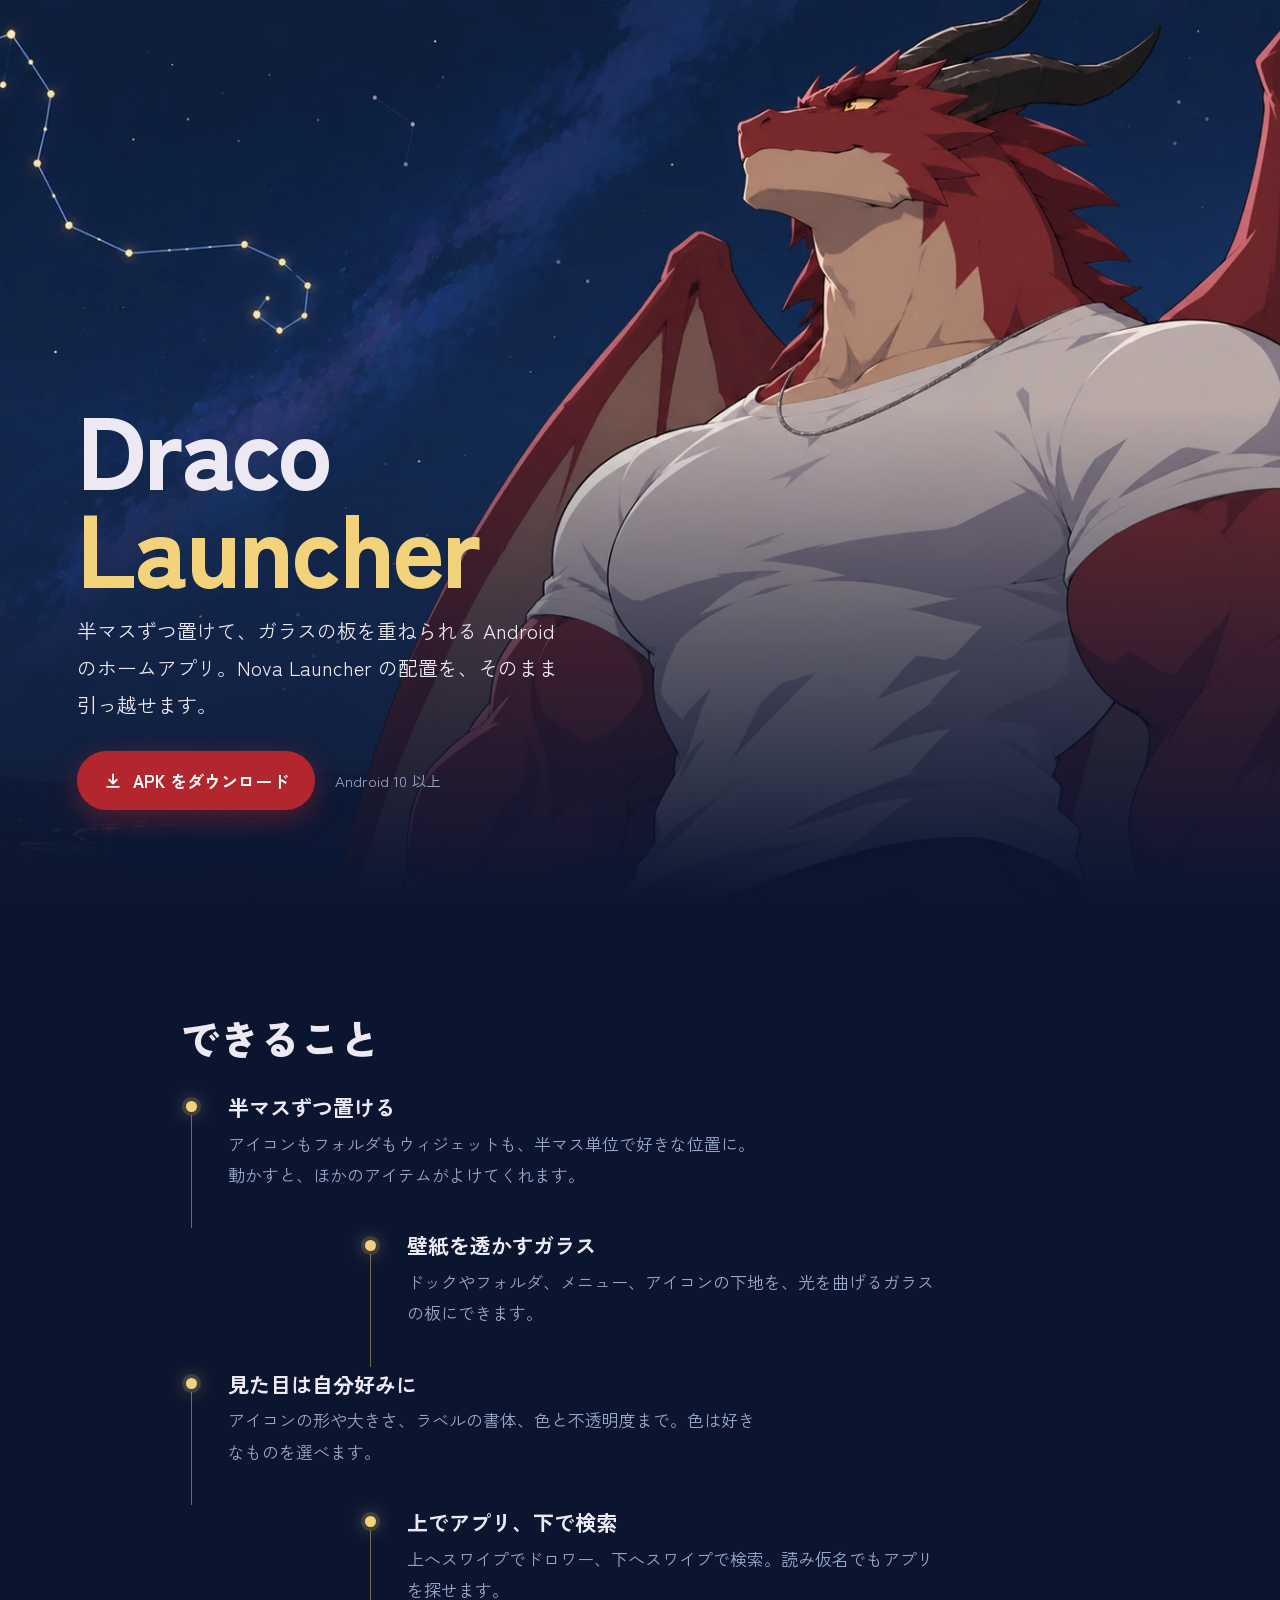
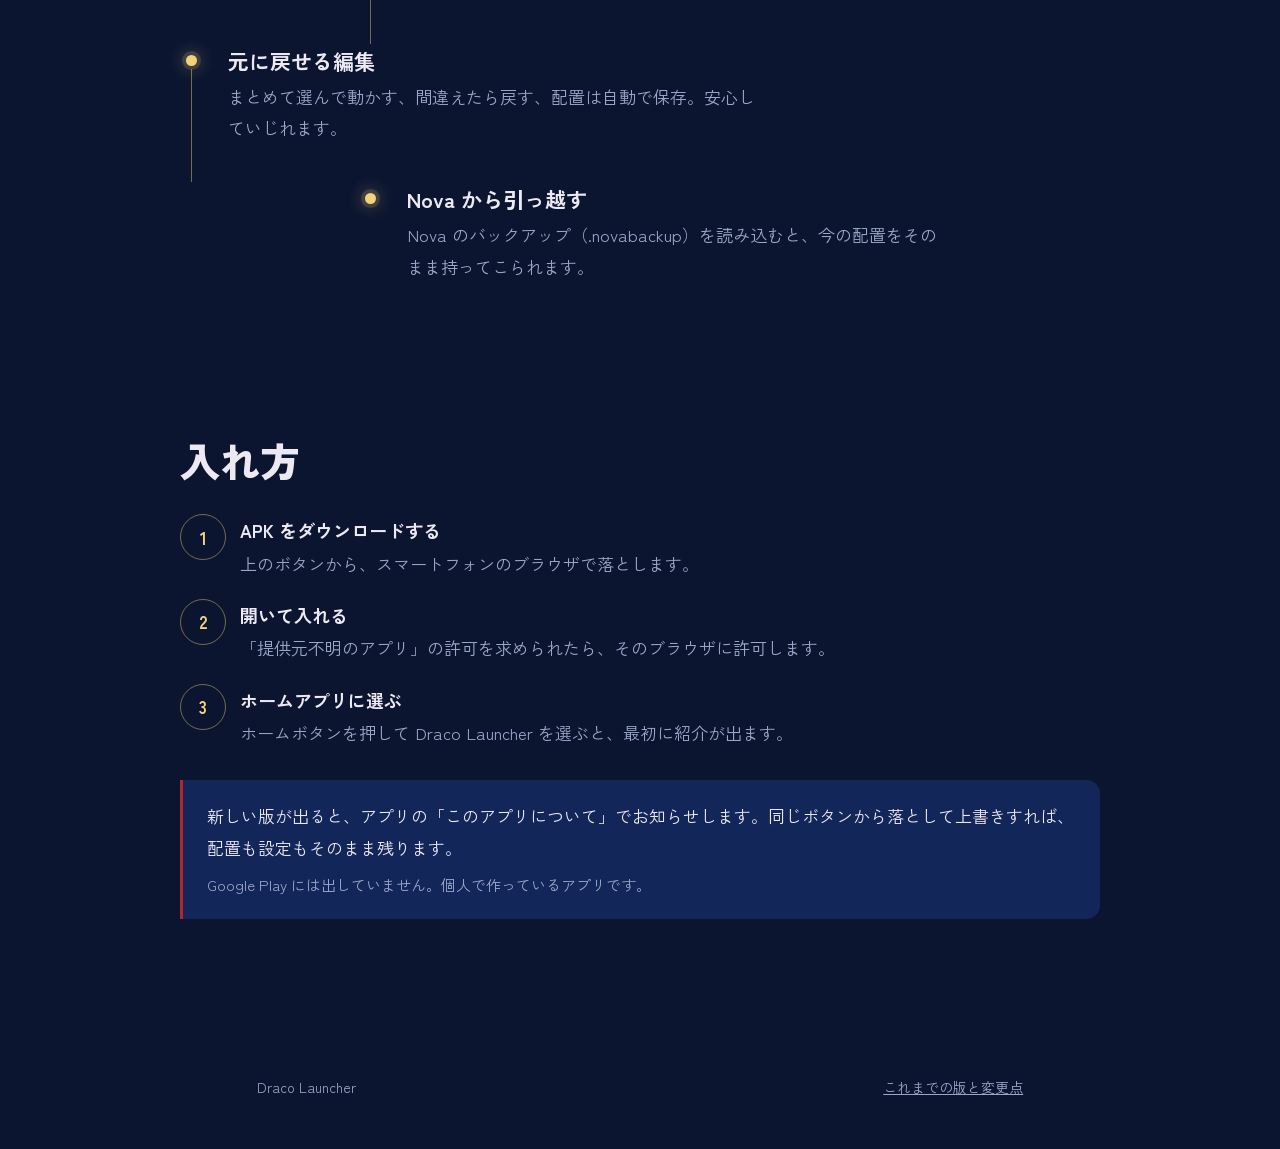
==== index.html @ 8fc8bed6 "紹介のページを作る Co-Authored-By: Claude Opus 5.5 <noreply@anthropic.com>" ====
<!doctype html>
<html lang="ja">
<head>
<meta charset="utf-8">
<meta name="viewport" content="width=device-width, initial-scale=1">
<title>Draco Launcher</title>
<meta name="description" content="半マスずつ置けて、ガラスの板を重ねられる Android のホームアプリ。Nova Launcher の配置をそのまま引っ越せます。">
<meta property="og:title" content="Draco Launcher">
<meta property="og:description" content="半マスずつ置けて、ガラスの板を重ねられる Android のホームアプリ。">
<meta property="og:image" content="assets/keyvisual.webp">
<link rel="preconnect" href="https://fonts.googleapis.com">
<link rel="preconnect" href="https://fonts.gstatic.com" crossorigin>
<link href="https://fonts.googleapis.com/css2?family=Zen+Kaku+Gothic+New:wght@400;500;700;900&display=swap" rel="stylesheet">
<style>
  :root {
    --night: #0b1530;
    --sky: #13265a;
    --star: #f2d27a;
    --scale: #b3262e;
    --cloud: #ece9f2;
    --mist: #9aa6c8;
    --line: rgba(242, 210, 122, 0.45);
  }
  * { box-sizing: border-box; margin: 0; }
  html { scroll-behavior: smooth; }
  @media (prefers-reduced-motion: reduce) { html { scroll-behavior: auto; } }
  body {
    background: var(--night);
    color: var(--cloud);
    font-family: "Zen Kaku Gothic New", system-ui, sans-serif;
    font-size: 17px;
    line-height: 1.85;
    -webkit-font-smoothing: antialiased;
  }
  a { color: var(--star); }
  a:focus-visible, button:focus-visible { outline: 2px solid var(--star); outline-offset: 3px; border-radius: 6px; }

  /* 表紙: 絵の左下（山と街の灯り）の暗い所に名前を置く */
  .hero {
    position: relative;
    min-height: min(100svh, 62vw + 120px);
    display: flex;
    align-items: flex-end;
    overflow: hidden;
  }
  .hero img {
    position: absolute; inset: 0;
    width: 100%; height: 100%;
    object-fit: cover; object-position: 70% 30%;
  }
  .hero::after {
    content: ""; position: absolute; inset: 0;
    background: linear-gradient(to top, var(--night) 0%, rgba(11, 21, 48, 0.55) 28%, rgba(11, 21, 48, 0) 55%);
  }
  .hero-text {
    position: relative; z-index: 1;
    padding: 0 clamp(16px, 6vw, 88px) clamp(40px, 7vw, 96px);
    max-width: 640px;
  }
  .hero h1 {
    font-weight: 900;
    font-size: clamp(44px, 8vw, 104px);
    line-height: 0.95;
    letter-spacing: -0.02em;
  }
  .hero h1 span { display: block; color: var(--star); }
  .hero p.lead {
    margin-top: 20px;
    font-size: clamp(17px, 2vw, 20px);
    color: var(--cloud);
    max-width: 30em;
  }
  .get {
    margin-top: 28px;
    display: flex; flex-wrap: wrap; align-items: center; gap: 14px 20px;
  }
  .button {
    display: inline-flex; align-items: center; gap: 10px;
    padding: 14px 26px;
    border-radius: 999px;
    background: var(--scale);
    color: #fff;
    font-weight: 700;
    font-size: 17px;
    text-decoration: none;
    box-shadow: 0 8px 28px rgba(179, 38, 46, 0.45);
    transition: transform 0.15s ease, box-shadow 0.15s ease;
  }
  .button:hover { transform: translateY(-1px); box-shadow: 0 10px 32px rgba(179, 38, 46, 0.6); }
  .button svg { width: 20px; height: 20px; }
  .version { color: var(--mist); font-size: 15px; }

  main { padding: 0 clamp(16px, 6vw, 88px); }
  section { max-width: 920px; margin: 0 auto; padding: clamp(56px, 9vw, 112px) 0 0; }
  h2 {
    font-weight: 900;
    font-size: clamp(28px, 4vw, 40px);
    line-height: 1.3;
    margin-bottom: 28px;
  }

  /* できること: りゅう座のように星を線でつないで並べる */
  .stars { list-style: none; padding: 0; position: relative; }
  .stars li {
    position: relative;
    padding: 0 0 40px 48px;
    max-width: 34em;
  }
  .stars li:nth-child(even) { margin-left: clamp(0px, 14vw, 180px); }
  .stars li::before {
    content: ""; position: absolute; left: 6px; top: 0.55em;
    width: 11px; height: 11px; border-radius: 50%;
    background: var(--star);
    box-shadow: 0 0 0 4px rgba(242, 210, 122, 0.15), 0 0 18px rgba(242, 210, 122, 0.7);
  }
  .stars li::after {
    content: ""; position: absolute; left: 11px; top: calc(0.55em + 14px); bottom: 2px;
    width: 1px; background: var(--line);
  }
  .stars li:last-child::after { display: none; }
  .stars h3 { font-size: 21px; font-weight: 700; line-height: 1.5; }
  .stars p { color: var(--mist); margin-top: 4px; }

  /* 入れ方: 順番のある手順なので番号を付ける */
  ol.steps { padding: 0; list-style: none; counter-reset: step; display: grid; gap: 20px; }
  ol.steps li {
    counter-increment: step;
    display: grid; grid-template-columns: 44px 1fr; gap: 16px;
    align-items: start;
  }
  ol.steps li::before {
    content: counter(step);
    width: 44px; height: 44px; border-radius: 50%;
    display: grid; place-items: center;
    border: 1px solid var(--line);
    color: var(--star); font-weight: 700;
  }
  ol.steps strong { display: block; font-size: 18px; }
  ol.steps span { color: var(--mist); }

  .note {
    margin-top: 32px;
    padding: 20px 24px;
    border-left: 3px solid var(--scale);
    background: var(--sky);
    border-radius: 0 14px 14px 0;
    color: var(--cloud);
  }
  .note p + p { margin-top: 8px; }
  .note .muted { color: var(--mist); font-size: 15px; }

  footer {
    max-width: 920px; margin: clamp(64px, 10vw, 128px) auto 0;
    padding: 28px clamp(16px, 6vw, 88px) 48px;
    color: var(--mist); font-size: 14px;
    display: flex; flex-wrap: wrap; gap: 8px 24px; justify-content: space-between;
  }
  footer a { color: var(--mist); }

  @media (max-width: 640px) {
    .hero { min-height: 92svh; }
    .hero img { object-position: 78% 20%; }
    .hero::after { background: linear-gradient(to top, var(--night) 0%, rgba(11, 21, 48, 0.75) 40%, rgba(11, 21, 48, 0) 70%); }
    .stars li:nth-child(even) { margin-left: 0; }
  }
</style>
</head>
<body>

<header class="hero">
  <img src="assets/keyvisual.webp" alt="星空の下で、りゅう座を背に立つ赤い竜人" width="1672" height="941">
  <div class="hero-text">
    <h1>Draco<span>Launcher</span></h1>
    <p class="lead">半マスずつ置けて、ガラスの板を重ねられる Android のホームアプリ。Nova Launcher の配置を、そのまま引っ越せます。</p>
    <div class="get">
      <a class="button" href="https://github.com/watanuki-azuma/draco-launcher/releases/latest/download/draco-launcher.apk">
        <svg viewBox="0 0 24 24" fill="none" stroke="currentColor" stroke-width="2.2" stroke-linecap="round" stroke-linejoin="round" aria-hidden="true"><path d="M12 4v11m0 0-4.5-4.5M12 15l4.5-4.5M5 19h14"/></svg>
        APK をダウンロード
      </a>
      <span class="version" id="version">Android 10 以上</span>
    </div>
  </div>
</header>

<main>
  <section aria-labelledby="features">
    <h2 id="features">できること</h2>
    <ul class="stars">
      <li><h3>半マスずつ置ける</h3><p>アイコンもフォルダもウィジェットも、半マス単位で好きな位置に。動かすと、ほかのアイテムがよけてくれます。</p></li>
      <li><h3>壁紙を透かすガラス</h3><p>ドックやフォルダ、メニュー、アイコンの下地を、光を曲げるガラスの板にできます。</p></li>
      <li><h3>見た目は自分好みに</h3><p>アイコンの形や大きさ、ラベルの書体、色と不透明度まで。色は好きなものを選べます。</p></li>
      <li><h3>上でアプリ、下で検索</h3><p>上へスワイプでドロワー、下へスワイプで検索。読み仮名でもアプリを探せます。</p></li>
      <li><h3>元に戻せる編集</h3><p>まとめて選んで動かす、間違えたら戻す、配置は自動で保存。安心していじれます。</p></li>
      <li><h3>Nova から引っ越す</h3><p>Nova のバックアップ（.novabackup）を読み込むと、今の配置をそのまま持ってこられます。</p></li>
    </ul>
  </section>

  <section aria-labelledby="install">
    <h2 id="install">入れ方</h2>
    <ol class="steps">
      <li><div><strong>APK をダウンロードする</strong><span>上のボタンから、スマートフォンのブラウザで落とします。</span></div></li>
      <li><div><strong>開いて入れる</strong><span>「提供元不明のアプリ」の許可を求められたら、そのブラウザに許可します。</span></div></li>
      <li><div><strong>ホームアプリに選ぶ</strong><span>ホームボタンを押して Draco Launcher を選ぶと、最初に紹介が出ます。</span></div></li>
    </ol>
    <div class="note">
      <p>新しい版が出ると、アプリの「このアプリについて」でお知らせします。同じボタンから落として上書きすれば、配置も設定もそのまま残ります。</p>
      <p class="muted">Google Play には出していません。個人で作っているアプリです。</p>
    </div>
  </section>
</main>

<footer>
  <span>Draco Launcher</span>
  <a href="https://github.com/watanuki-azuma/draco-launcher/releases">これまでの版と変更点</a>
</footer>

<script>
  // 最新の版の番号と日付を出す（取れなければ「Android 10 以上」のまま）
  fetch("https://api.github.com/repos/watanuki-azuma/draco-launcher/releases/latest", { headers: { Accept: "application/vnd.github+json" } })
    .then(r => r.ok ? r.json() : Promise.reject())
    .then(release => {
      const date = new Date(release.published_at).toLocaleDateString("ja-JP", { year: "numeric", month: "long", day: "numeric" });
      document.getElementById("version").textContent = `${release.tag_name}（${date}）、Android 10 以上`;
    })
    .catch(() => {});
</script>
</body>
</html>
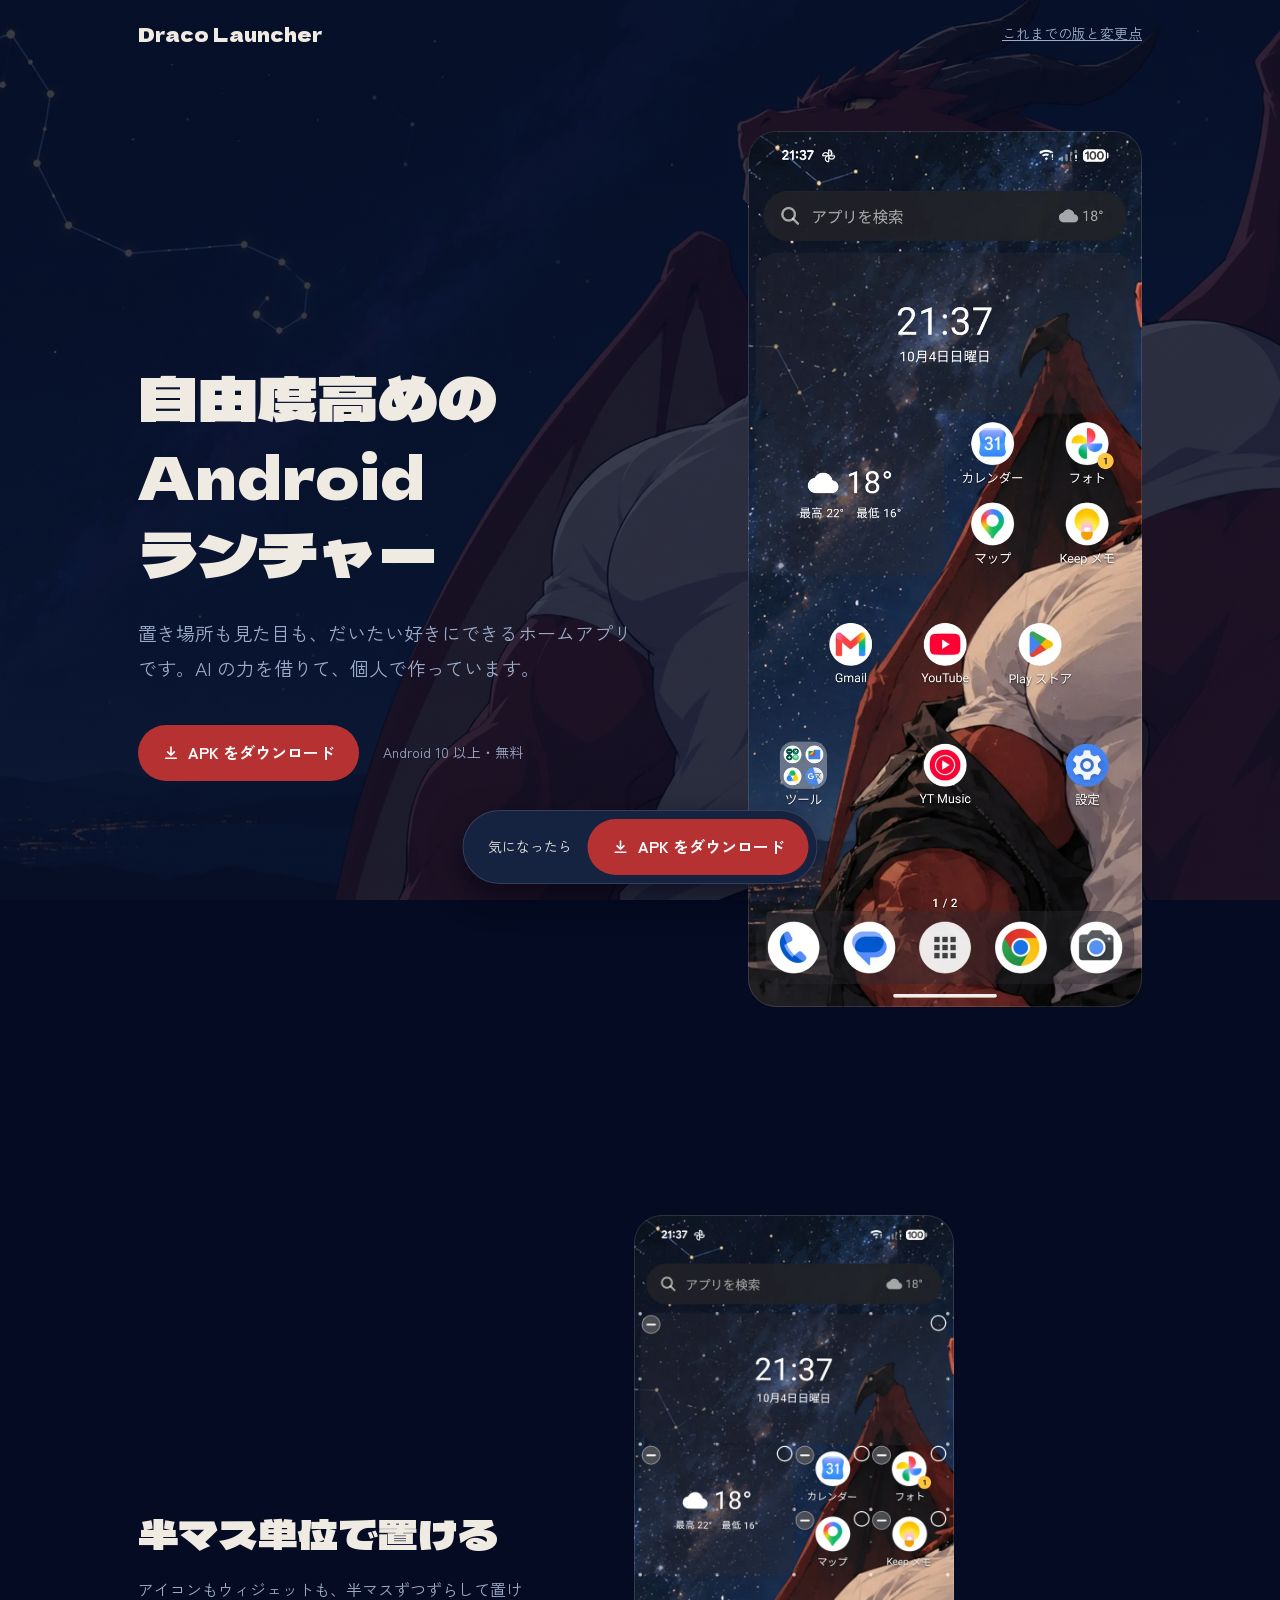
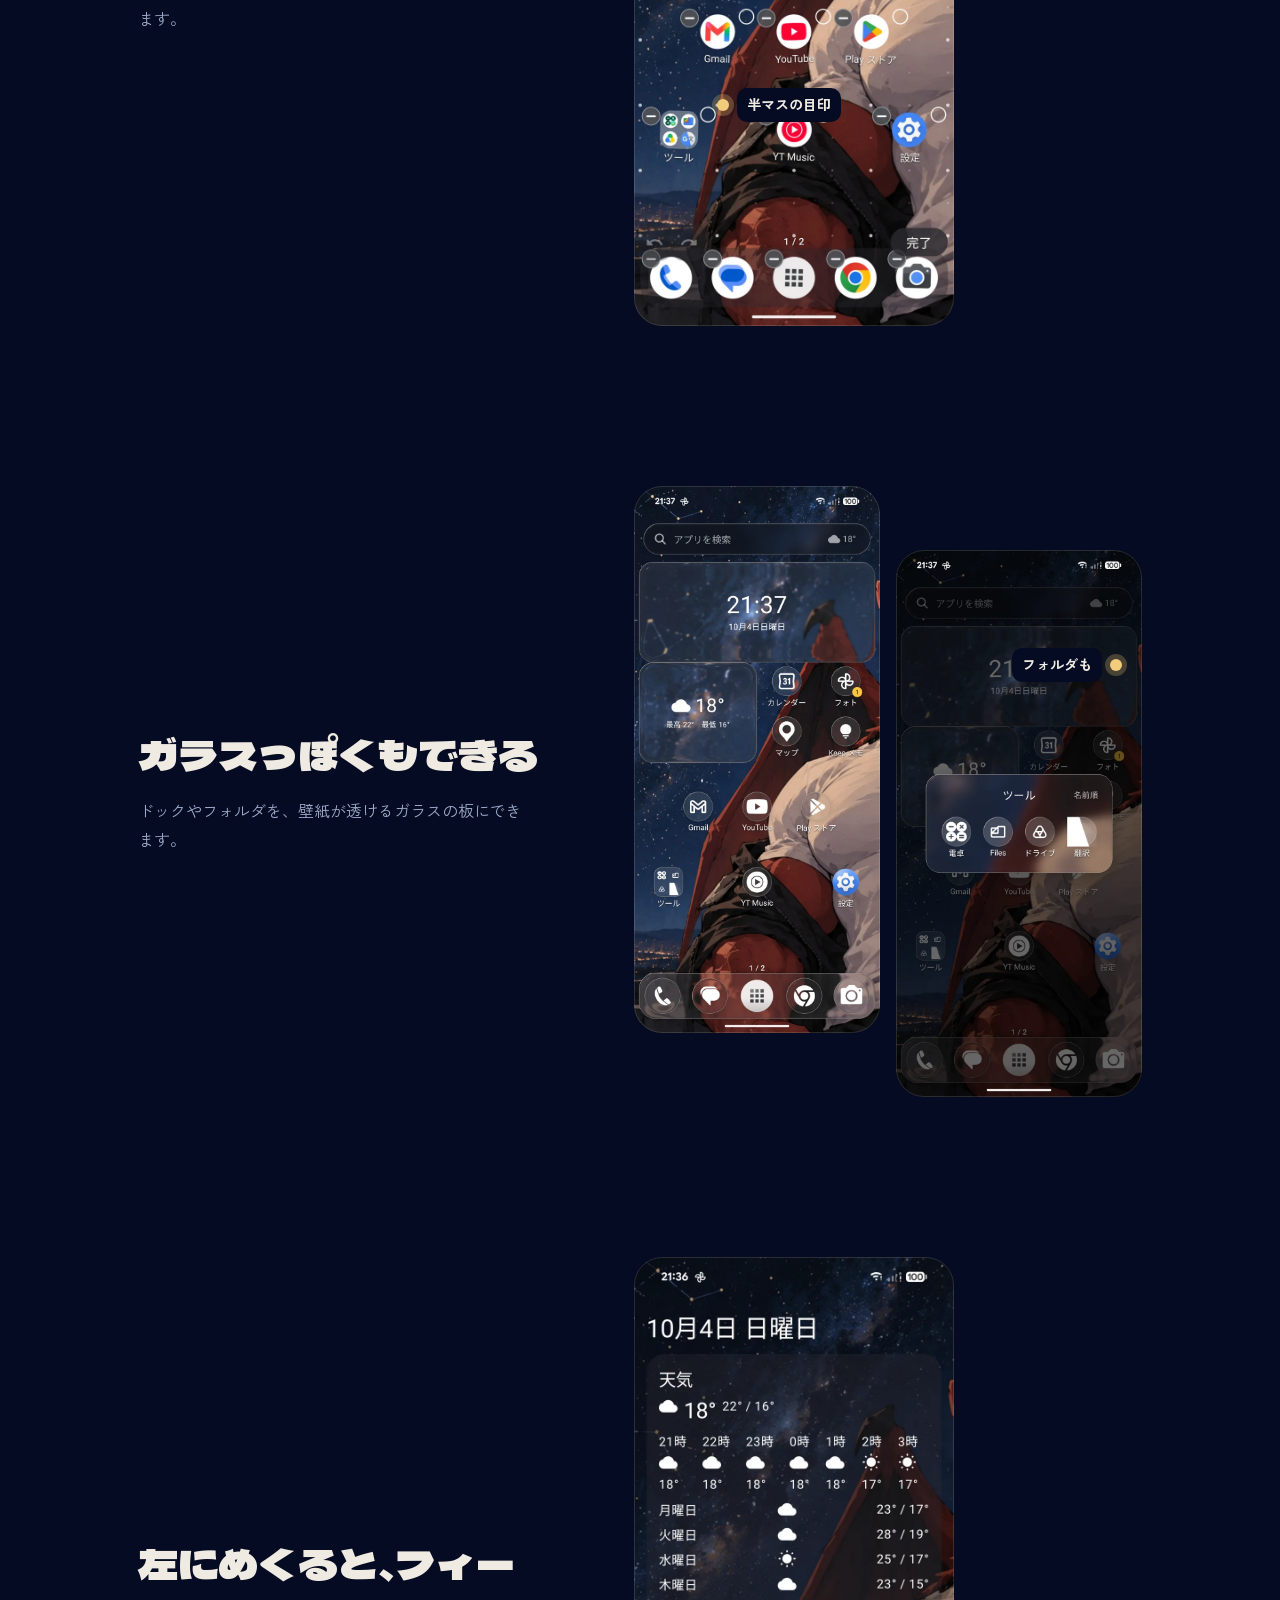
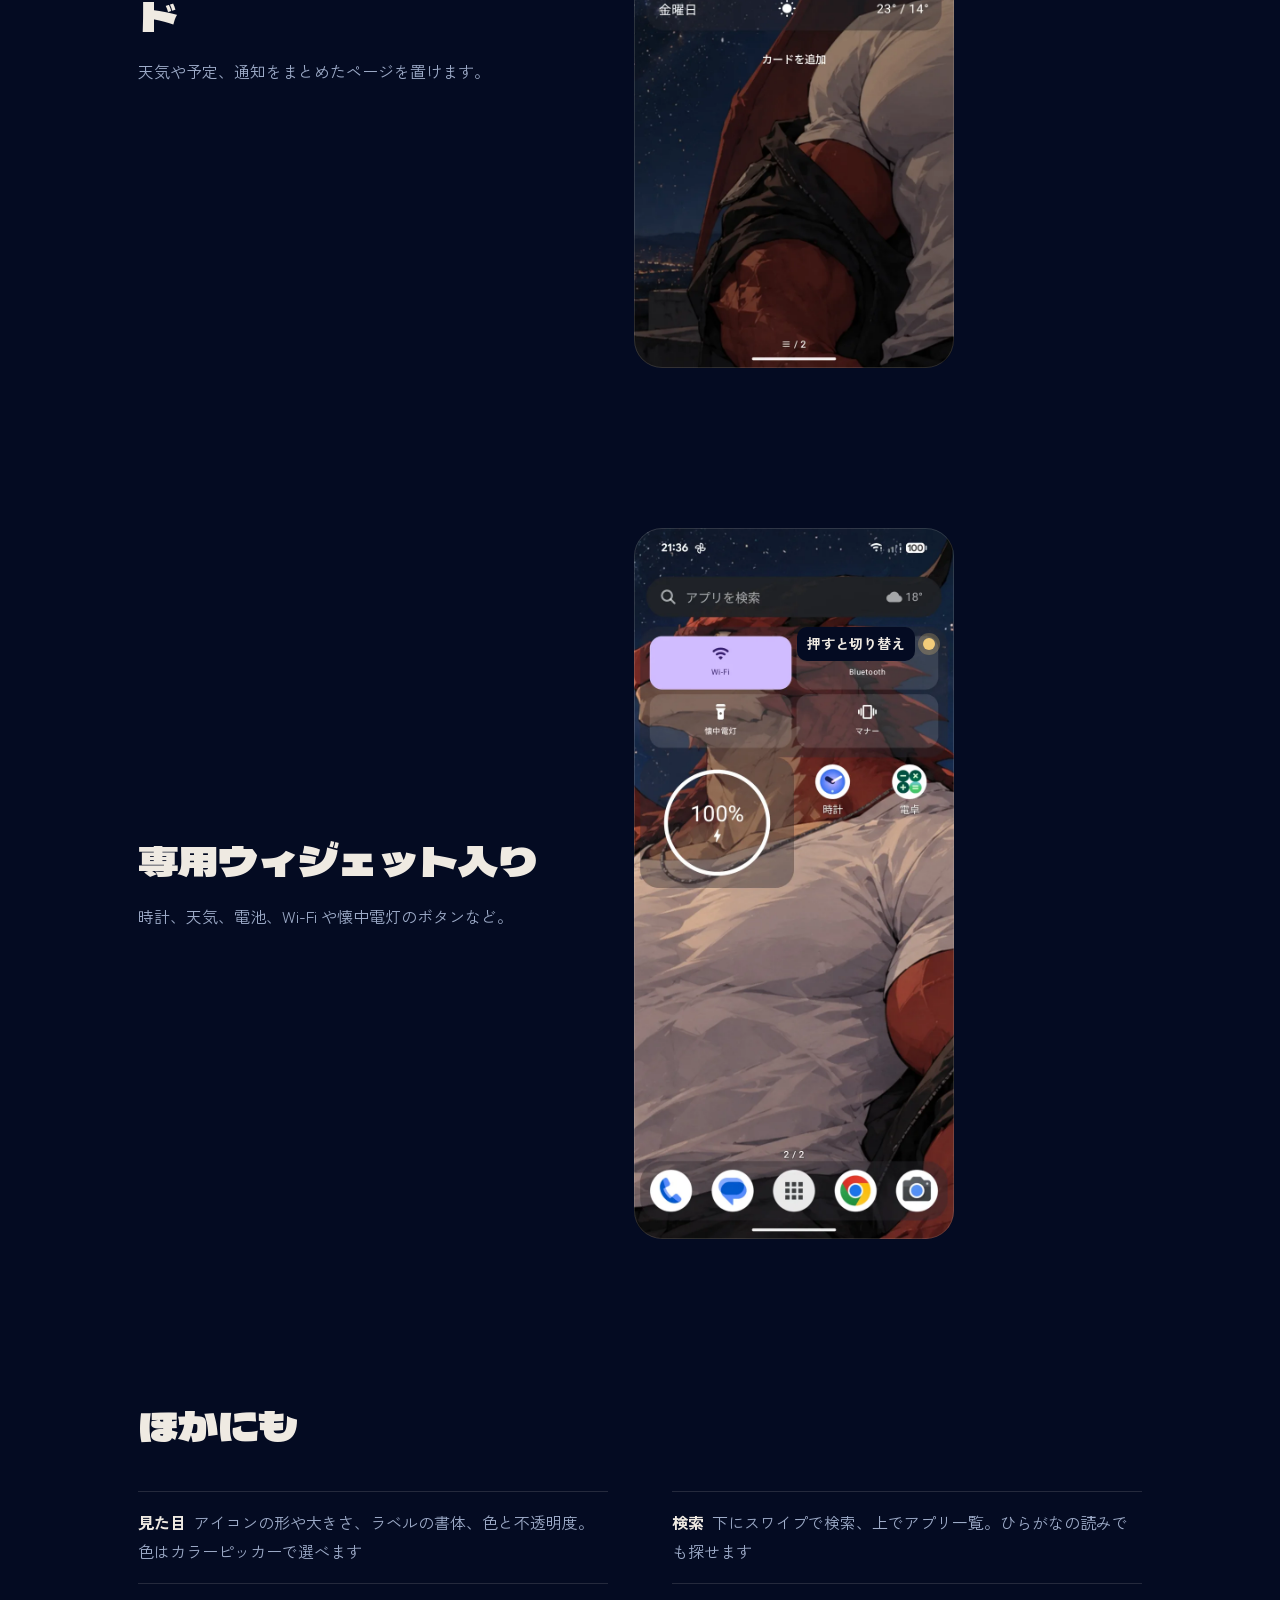
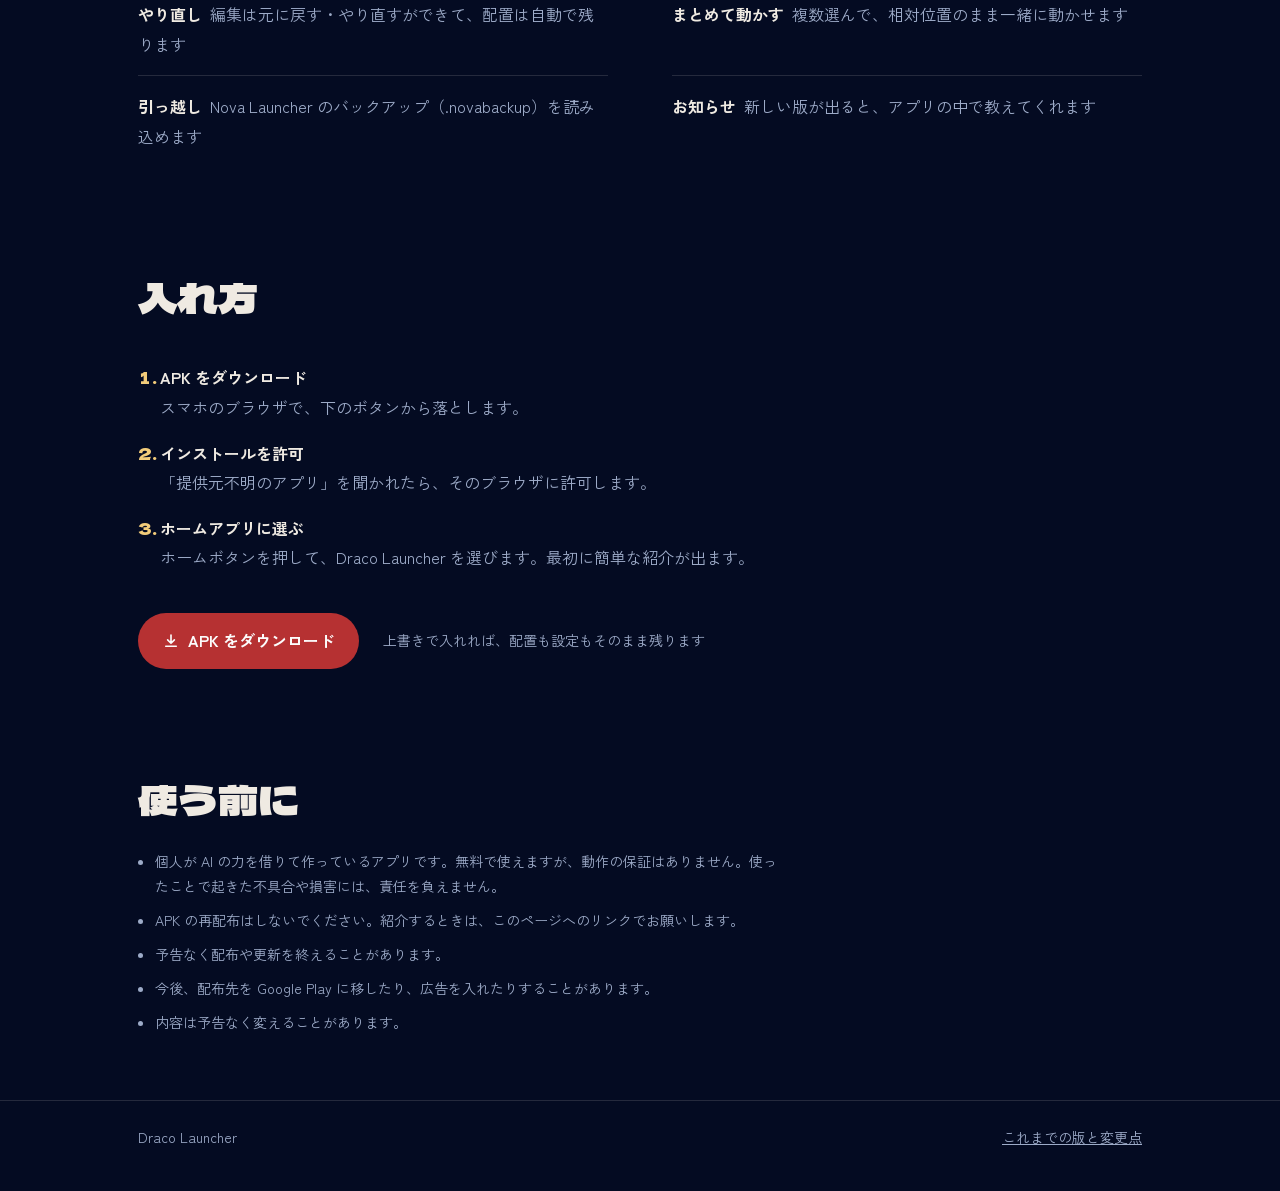
==== commit 79e0fa2c: "紹介ページを作り直す（実機のスクリーンショット、くだけた文言、使う前にの注意） Co-Authored-By: Claude Opus 5.5 <noreply@anthropic.com>" ====
--- a/index.html
+++ b/index.html
@@ -4,223 +4,287 @@
 <meta charset="utf-8">
 <meta name="viewport" content="width=device-width, initial-scale=1">
 <title>Draco Launcher</title>
-<meta name="description" content="半マスずつ置けて、ガラスの板を重ねられる Android のホームアプリ。Nova Launcher の配置をそのまま引っ越せます。">
+<meta name="description" content="自由度高めの Android ランチャー。AI の力を借りて、個人で作っています。">
 <meta property="og:title" content="Draco Launcher">
-<meta property="og:description" content="半マスずつ置けて、ガラスの板を重ねられる Android のホームアプリ。">
-<meta property="og:image" content="assets/keyvisual.webp">
+<meta property="og:description" content="自由度高めの Android ランチャー。AI の力を借りて、個人で作っています。">
+<meta property="og:image" content="https://watanuki-azuma.github.io/draco-launcher/assets/keyvisual.webp">
 <link rel="preconnect" href="https://fonts.googleapis.com">
 <link rel="preconnect" href="https://fonts.gstatic.com" crossorigin>
-<link href="https://fonts.googleapis.com/css2?family=Zen+Kaku+Gothic+New:wght@400;500;700;900&display=swap" rel="stylesheet">
+<link href="https://fonts.googleapis.com/css2?family=Dela+Gothic+One&family=Zen+Kaku+Gothic+New:wght@400;500;700&display=swap" rel="stylesheet">
+<link rel="stylesheet" href="tokens.css">
 <style>
-  :root {
-    --night: #0b1530;
-    --sky: #13265a;
-    --star: #f2d27a;
-    --scale: #b3262e;
-    --cloud: #ece9f2;
-    --mist: #9aa6c8;
-    --line: rgba(242, 210, 122, 0.45);
-  }
+  /* Hallmark · macrostructure: Workbench · tone: playful-utilitarian · anchor hue: 25 (dragon red) on 265 (night)
+   * theme: custom (vibe: 夜空・竜の赤・手づくりの道具箱) · display: Dela Gothic One + body: Zen Kaku Gothic New
+   * nav: N1a (one destination) · footer: Ft1 minimal · enrichment: real device screenshots
+   * Hallmark · pre-emit critique: P4 H4 E4 S5 R4 V4
+   */
   * { box-sizing: border-box; margin: 0; }
-  html { scroll-behavior: smooth; }
-  @media (prefers-reduced-motion: reduce) { html { scroll-behavior: auto; } }
+  html, body { overflow-x: clip; }
   body {
-    background: var(--night);
-    color: var(--cloud);
-    font-family: "Zen Kaku Gothic New", system-ui, sans-serif;
-    font-size: 17px;
+    background: var(--color-paper);
+    color: var(--color-ink);
+    font-family: var(--font-body);
+    font-size: var(--text-md);
     line-height: 1.85;
     -webkit-font-smoothing: antialiased;
   }
-  a { color: var(--star); }
-  a:focus-visible, button:focus-visible { outline: 2px solid var(--star); outline-offset: 3px; border-radius: 6px; }
-
-  /* 表紙: 絵の左下（山と街の灯り）の暗い所に名前を置く */
-  .hero {
-    position: relative;
-    min-height: min(100svh, 62vw + 120px);
-    display: flex;
-    align-items: flex-end;
-    overflow: hidden;
-  }
-  .hero img {
-    position: absolute; inset: 0;
-    width: 100%; height: 100%;
-    object-fit: cover; object-position: 70% 30%;
-  }
-  .hero::after {
-    content: ""; position: absolute; inset: 0;
-    background: linear-gradient(to top, var(--night) 0%, rgba(11, 21, 48, 0.55) 28%, rgba(11, 21, 48, 0) 55%);
-  }
-  .hero-text {
-    position: relative; z-index: 1;
-    padding: 0 clamp(16px, 6vw, 88px) clamp(40px, 7vw, 96px);
-    max-width: 640px;
-  }
-  .hero h1 {
-    font-weight: 900;
-    font-size: clamp(44px, 8vw, 104px);
-    line-height: 0.95;
-    letter-spacing: -0.02em;
-  }
-  .hero h1 span { display: block; color: var(--star); }
-  .hero p.lead {
-    margin-top: 20px;
-    font-size: clamp(17px, 2vw, 20px);
-    color: var(--cloud);
-    max-width: 30em;
-  }
-  .get {
-    margin-top: 28px;
-    display: flex; flex-wrap: wrap; align-items: center; gap: 14px 20px;
-  }
+  a { color: inherit; }
+  :focus-visible { outline: 2px solid var(--color-focus); outline-offset: 3px; border-radius: var(--radius-sm); }
+  h1, h2 { font-family: var(--font-display); font-weight: 400; font-style: normal; line-height: 1.3; overflow-wrap: anywhere; min-width: 0; }
+  img { display: block; max-width: 100%; height: auto; }
+  .wrap { max-width: 1100px; margin: 0 auto; padding: 0 clamp(16px, 5vw, 48px); }
+
   .button {
-    display: inline-flex; align-items: center; gap: 10px;
-    padding: 14px 26px;
-    border-radius: 999px;
-    background: var(--scale);
-    color: #fff;
-    font-weight: 700;
-    font-size: 17px;
-    text-decoration: none;
-    box-shadow: 0 8px 28px rgba(179, 38, 46, 0.45);
-    transition: transform 0.15s ease, box-shadow 0.15s ease;
-  }
-  .button:hover { transform: translateY(-1px); box-shadow: 0 10px 32px rgba(179, 38, 46, 0.6); }
-  .button svg { width: 20px; height: 20px; }
-  .version { color: var(--mist); font-size: 15px; }
-
-  main { padding: 0 clamp(16px, 6vw, 88px); }
-  section { max-width: 920px; margin: 0 auto; padding: clamp(56px, 9vw, 112px) 0 0; }
-  h2 {
-    font-weight: 900;
-    font-size: clamp(28px, 4vw, 40px);
-    line-height: 1.3;
-    margin-bottom: 28px;
-  }
-
-  /* できること: りゅう座のように星を線でつないで並べる */
-  .stars { list-style: none; padding: 0; position: relative; }
-  .stars li {
-    position: relative;
-    padding: 0 0 40px 48px;
-    max-width: 34em;
-  }
-  .stars li:nth-child(even) { margin-left: clamp(0px, 14vw, 180px); }
-  .stars li::before {
-    content: ""; position: absolute; left: 6px; top: 0.55em;
-    width: 11px; height: 11px; border-radius: 50%;
-    background: var(--star);
-    box-shadow: 0 0 0 4px rgba(242, 210, 122, 0.15), 0 0 18px rgba(242, 210, 122, 0.7);
-  }
-  .stars li::after {
-    content: ""; position: absolute; left: 11px; top: calc(0.55em + 14px); bottom: 2px;
-    width: 1px; background: var(--line);
-  }
-  .stars li:last-child::after { display: none; }
-  .stars h3 { font-size: 21px; font-weight: 700; line-height: 1.5; }
-  .stars p { color: var(--mist); margin-top: 4px; }
-
-  /* 入れ方: 順番のある手順なので番号を付ける */
-  ol.steps { padding: 0; list-style: none; counter-reset: step; display: grid; gap: 20px; }
-  ol.steps li {
-    counter-increment: step;
-    display: grid; grid-template-columns: 44px 1fr; gap: 16px;
-    align-items: start;
-  }
-  ol.steps li::before {
-    content: counter(step);
-    width: 44px; height: 44px; border-radius: 50%;
-    display: grid; place-items: center;
-    border: 1px solid var(--line);
-    color: var(--star); font-weight: 700;
-  }
-  ol.steps strong { display: block; font-size: 18px; }
-  ol.steps span { color: var(--mist); }
-
-  .note {
-    margin-top: 32px;
-    padding: 20px 24px;
-    border-left: 3px solid var(--scale);
-    background: var(--sky);
-    border-radius: 0 14px 14px 0;
-    color: var(--cloud);
-  }
-  .note p + p { margin-top: 8px; }
-  .note .muted { color: var(--mist); font-size: 15px; }
-
-  footer {
-    max-width: 920px; margin: clamp(64px, 10vw, 128px) auto 0;
-    padding: 28px clamp(16px, 6vw, 88px) 48px;
-    color: var(--mist); font-size: 14px;
-    display: flex; flex-wrap: wrap; gap: 8px 24px; justify-content: space-between;
-  }
-  footer a { color: var(--mist); }
-
-  @media (max-width: 640px) {
-    .hero { min-height: 92svh; }
-    .hero img { object-position: 78% 20%; }
-    .hero::after { background: linear-gradient(to top, var(--night) 0%, rgba(11, 21, 48, 0.75) 40%, rgba(11, 21, 48, 0) 70%); }
-    .stars li:nth-child(even) { margin-left: 0; }
+    display: inline-flex; align-items: center; gap: var(--space-sm);
+    padding: 13px 24px; border-radius: var(--radius-pill);
+    background: var(--color-accent); color: var(--color-on-accent);
+    font-weight: 700; font-size: var(--text-md); text-decoration: none; white-space: nowrap;
+    transition: background var(--dur-fast) var(--ease-out), transform var(--dur-fast) var(--ease-out);
+  }
+  .button:hover { background: var(--color-accent-hover); }
+  .button:active { transform: translateY(1px); }
+  .button svg { width: 18px; height: 18px; flex: none; }
+  .note { color: var(--color-ink-2); font-size: var(--text-sm); }
+
+  /* 上の帯 */
+  .top { display: flex; align-items: center; justify-content: space-between; gap: var(--space-md); padding-block: var(--space-md); }
+  .top b { font-family: var(--font-display); font-weight: 400; font-size: var(--text-lg); white-space: nowrap; }
+  .top a { color: var(--color-ink-2); font-size: var(--text-sm); white-space: nowrap; }
+
+  /* はじめ: 文と、実際のホーム */
+  .intro { display: grid; grid-template-columns: minmax(0, 1.15fr) minmax(0, 0.85fr); gap: clamp(32px, 6vw, 80px); align-items: center; padding-block: var(--space-2xl) var(--space-3xl); }
+  .intro h1 { font-size: var(--text-display); overflow-wrap: normal; }
+  .intro h1 span { display: inline-block; white-space: nowrap; margin-right: 0.3em; }
+  .intro p { margin-top: var(--space-lg); font-size: var(--text-lg); color: var(--color-ink-2); max-width: 26em; }
+  .intro .get { margin-top: var(--space-xl); display: flex; flex-wrap: wrap; align-items: center; gap: var(--space-md) var(--space-lg); }
+
+  /* 画面の写し（枠は描かない。角を丸めて細い線だけ） */
+  .shot { position: relative; margin: 0; }
+  .shot img { border-radius: var(--radius-shot); outline: var(--rule-hair) solid var(--color-rule); outline-offset: -1px; }
+  .pin { position: absolute; display: flex; align-items: center; gap: var(--space-sm); pointer-events: none; }
+  .pin::before { content: ""; width: 12px; height: 12px; flex: none; border-radius: 50%; background: var(--color-star); box-shadow: 0 0 0 5px oklch(86% 0.11 85 / 0.25); }
+  .pin span { background: var(--color-paper); color: var(--color-ink); font-size: var(--text-sm); font-weight: 700; padding: 4px 10px; border-radius: var(--radius-sm); white-space: nowrap; }
+  .pin.left { flex-direction: row-reverse; }
+
+  /* ページ全体の後ろに絵を固定で敷く（暗くして文字を読めるように） */
+  body::before {
+    content: ""; position: fixed; inset: 0; z-index: -1;
+    background:
+      linear-gradient(var(--color-veil), var(--color-veil)),
+      url("assets/keyvisual.webp") 70% 25% / cover no-repeat;
+  }
+
+  /* 見て回る: 1つずつ、左右を入れ替えて */
+  .tour { padding-block: var(--space-3xl) 0; display: grid; gap: var(--space-4xl); }
+  .step { display: grid; grid-template-columns: minmax(0, 0.8fr) minmax(0, 1fr); gap: clamp(32px, 7vw, 96px); align-items: center; }
+  .step.flip > .shot, .step.flip > .pair { order: 2; }
+  .step h2 { font-size: var(--text-2xl); }
+  .step p { margin-top: var(--space-md); color: var(--color-ink-2); max-width: 24em; }
+  .step .shot { max-width: 320px; }
+  .pair { display: grid; grid-template-columns: minmax(0, 1fr) minmax(0, 1fr); gap: var(--space-md); max-width: 560px; }
+  .pair .shot:last-child { margin-top: var(--space-2xl); }
+
+  /* ほか */
+  .more { padding-block: var(--space-4xl) 0; }
+  .more h2, .how h2, .terms h2 { font-size: var(--text-2xl); }
+  .more ul { list-style: none; padding: 0; margin-top: var(--space-xl); display: grid; grid-template-columns: repeat(2, minmax(0, 1fr)); gap: 0 var(--space-2xl); }
+  .more li { padding-block: var(--space-md); border-top: var(--rule-hair) solid var(--color-rule); color: var(--color-ink-2); }
+  .more li b { color: var(--color-ink); margin-right: var(--space-sm); }
+
+  .how { padding-block: var(--space-3xl) 0; }
+  .how ol { margin-top: var(--space-xl); padding-left: 1.4em; display: grid; gap: var(--space-md); max-width: 40em; }
+  .how li::marker { font-family: var(--font-display); color: var(--color-star); }
+  .how li b { display: block; }
+  .how li span { color: var(--color-ink-2); }
+  .how .get { margin-top: var(--space-xl); display: flex; flex-wrap: wrap; align-items: center; gap: var(--space-md) var(--space-lg); }
+
+  .terms { padding-block: var(--space-3xl) var(--space-2xl); }
+  .terms ul { margin-top: var(--space-lg); padding-left: 1.2em; color: var(--color-ink-2); font-size: var(--text-sm); display: grid; gap: var(--space-sm); max-width: 46em; }
+
+  footer { border-top: var(--rule-hair) solid var(--color-rule); }
+  footer .wrap { display: flex; flex-wrap: wrap; justify-content: space-between; gap: var(--space-sm) var(--space-lg); padding-block: var(--space-lg) var(--space-xl); color: var(--color-ink-2); font-size: var(--text-sm); }
+  footer a { white-space: nowrap; }
+
+  /* 3つ目の画面を過ぎたら、下にダウンロードの帯 */
+  .dock-cta {
+    position: fixed; left: 50%; bottom: var(--space-md); z-index: 5;
+    transform: translate(-50%, calc(100% + var(--space-xl)));
+    display: flex; align-items: center; gap: var(--space-md);
+    padding: var(--space-sm) var(--space-sm) var(--space-sm) var(--space-lg);
+    background: var(--color-paper-3); border: var(--rule-hair) solid var(--color-rule); border-radius: var(--radius-pill);
+    box-shadow: 0 12px 32px var(--color-shade);
+    transition: transform var(--dur-base) var(--ease-out);
+    max-width: calc(100% - 2 * var(--space-md));
+  }
+  .dock-cta.shown { transform: translate(-50%, 0); }
+  .dock-cta span { font-size: var(--text-sm); white-space: nowrap; }
+
+  @media (max-width: 760px) {
+    .intro, .step { grid-template-columns: minmax(0, 1fr); }
+    .step.flip > .shot, .step.flip > .pair { order: 0; }
+    .intro .shot, .step .shot { max-width: 300px; }
+    .pair { max-width: 100%; }
+    .more ul { grid-template-columns: minmax(0, 1fr); }
+    .dock-cta span { display: none; }
+    .dock-cta { padding: var(--space-sm); }
+    .pin span { font-size: 12px; }
+  }
+  @media (prefers-reduced-motion: reduce) {
+    .button, .dock-cta { transition: opacity 150ms linear; }
   }
 </style>
 </head>
 <body>
 
-<header class="hero">
-  <img src="assets/keyvisual.webp" alt="星空の下で、りゅう座を背に立つ赤い竜人" width="1672" height="941">
-  <div class="hero-text">
-    <h1>Draco<span>Launcher</span></h1>
-    <p class="lead">半マスずつ置けて、ガラスの板を重ねられる Android のホームアプリ。Nova Launcher の配置を、そのまま引っ越せます。</p>
+<main>
+<header class="wrap top">
+  <b>Draco Launcher</b>
+  <a href="https://github.com/watanuki-azuma/draco-launcher/releases">これまでの版と変更点</a>
+</header>
+
+  <section class="wrap intro" aria-labelledby="h-intro">
+    <div>
+      <h1 id="h-intro"><span>自由度高めの</span><span>Android</span><span>ランチャー</span></h1>
+      <p>置き場所も見た目も、だいたい好きにできるホームアプリです。AI の力を借りて、個人で作っています。</p>
+      <div class="get">
+        <a class="button" href="https://github.com/watanuki-azuma/draco-launcher/releases/latest/download/draco-launcher.apk">
+          <svg viewBox="0 0 24 24" fill="none" stroke="currentColor" stroke-width="2.2" stroke-linecap="round" stroke-linejoin="round" aria-hidden="true"><path d="M12 4v11m0 0-4.5-4.5M12 15l4.5-4.5M5 19h14"/></svg>
+          APK をダウンロード
+        </a>
+        <span class="note" data-version>Android 10 以上・無料</span>
+      </div>
+    </div>
+    <figure class="shot">
+      <img src="assets/shot-home.webp" width="720" height="1600" alt="Draco Launcher のホーム画面。時計と天気のウィジェット、半マスずらして並べたアプリ、下にドック">
+    </figure>
+  </section>
+
+  <div class="wrap tour">
+    <section class="step" aria-labelledby="h-grid">
+      <div>
+        <h2 id="h-grid">半マス単位で置ける</h2>
+        <p>アイコンもウィジェットも、半マスずつずらして置けます。</p>
+      </div>
+      <figure class="shot">
+        <img src="assets/shot-edit.webp" width="720" height="1600" alt="編集モードのホーム画面。半マスごとの点と、アイテムの消すボタン・選ぶ丸" loading="lazy">
+        <div class="pin" style="left: 26%; top: 66.5%"><span>半マスの目印</span></div>
+      </figure>
+    </section>
+
+    <section class="step flip" aria-labelledby="h-glass">
+      <div>
+        <h2 id="h-glass">ガラスっぽくもできる</h2>
+        <p>ドックやフォルダを、壁紙が透けるガラスの板にできます。</p>
+      </div>
+      <div class="pair">
+        <figure class="shot">
+          <img src="assets/shot-glass.webp" width="720" height="1600" alt="ガラスをオンにしたホーム画面。時計・天気・ドックがガラスの板になっている" loading="lazy">
+        </figure>
+        <figure class="shot">
+          <img src="assets/shot-glass-folder.webp" width="720" height="1600" alt="ガラスのフォルダを開いたところ" loading="lazy">
+          <div class="pin left" style="right: 8%; top: 18%"><span>フォルダも</span></div>
+        </figure>
+      </div>
+    </section>
+
+    <section class="step" aria-labelledby="h-feed" id="third">
+      <div>
+        <h2 id="h-feed">左にめくると、フィード</h2>
+        <p>天気や予定、通知をまとめたページを置けます。</p>
+      </div>
+      <figure class="shot">
+        <img src="assets/shot-feed.webp" width="720" height="1600" alt="フィードの画面。天気のカードに今の天気、時間ごと、5日分の予報" loading="lazy">
+      </figure>
+    </section>
+
+    <section class="step flip" aria-labelledby="h-widget">
+      <div>
+        <h2 id="h-widget">専用ウィジェット入り</h2>
+        <p>時計、天気、電池、Wi-Fi や懐中電灯のボタンなど。</p>
+      </div>
+      <figure class="shot">
+        <img src="assets/shot-page2.webp" width="720" height="1600" alt="2ページ目。Wi-Fi・Bluetooth・懐中電灯・マナーのボタンと、電池のウィジェット" loading="lazy">
+        <div class="pin left" style="right: 6%; top: 14%"><span>押すと切り替え</span></div>
+      </figure>
+    </section>
+  </div>
+
+  <section class="wrap more" aria-labelledby="h-more">
+    <h2 id="h-more">ほかにも</h2>
+    <ul>
+      <li><b>見た目</b>アイコンの形や大きさ、ラベルの書体、色と不透明度。色はカラーピッカーで選べます</li>
+      <li><b>検索</b>下にスワイプで検索、上でアプリ一覧。ひらがなの読みでも探せます</li>
+      <li><b>やり直し</b>編集は元に戻す・やり直すができて、配置は自動で残ります</li>
+      <li><b>まとめて動かす</b>複数選んで、相対位置のまま一緒に動かせます</li>
+      <li><b>引っ越し</b>Nova Launcher のバックアップ（.novabackup）を読み込めます</li>
+      <li><b>お知らせ</b>新しい版が出ると、アプリの中で教えてくれます</li>
+    </ul>
+  </section>
+
+  <section class="wrap how" aria-labelledby="h-how">
+    <h2 id="h-how">入れ方</h2>
+    <ol>
+      <li><b>APK をダウンロード</b><span>スマホのブラウザで、下のボタンから落とします。</span></li>
+      <li><b>インストールを許可</b><span>「提供元不明のアプリ」を聞かれたら、そのブラウザに許可します。</span></li>
+      <li><b>ホームアプリに選ぶ</b><span>ホームボタンを押して、Draco Launcher を選びます。最初に簡単な紹介が出ます。</span></li>
+    </ol>
     <div class="get">
       <a class="button" href="https://github.com/watanuki-azuma/draco-launcher/releases/latest/download/draco-launcher.apk">
         <svg viewBox="0 0 24 24" fill="none" stroke="currentColor" stroke-width="2.2" stroke-linecap="round" stroke-linejoin="round" aria-hidden="true"><path d="M12 4v11m0 0-4.5-4.5M12 15l4.5-4.5M5 19h14"/></svg>
         APK をダウンロード
       </a>
-      <span class="version" id="version">Android 10 以上</span>
+      <span class="note">上書きで入れれば、配置も設定もそのまま残ります</span>
     </div>
+  </section>
+
+  <section class="wrap terms" aria-labelledby="h-terms">
+    <h2 id="h-terms">使う前に</h2>
+    <ul>
+      <li>個人が AI の力を借りて作っているアプリです。無料で使えますが、動作の保証はありません。使ったことで起きた不具合や損害には、責任を負えません。</li>
+      <li>APK の再配布はしないでください。紹介するときは、このページへのリンクでお願いします。</li>
+      <li>予告なく配布や更新を終えることがあります。</li>
+      <li>今後、配布先を Google Play に移したり、広告を入れたりすることがあります。</li>
+      <li>内容は予告なく変えることがあります。</li>
+    </ul>
+  </section>
+</main>
+
+<footer>
+  <div class="wrap">
+    <span>Draco Launcher</span>
+    <a href="https://github.com/watanuki-azuma/draco-launcher/releases">これまでの版と変更点</a>
   </div>
-</header>
-
-<main>
-  <section aria-labelledby="features">
-    <h2 id="features">できること</h2>
-    <ul class="stars">
-      <li><h3>半マスずつ置ける</h3><p>アイコンもフォルダもウィジェットも、半マス単位で好きな位置に。動かすと、ほかのアイテムがよけてくれます。</p></li>
-      <li><h3>壁紙を透かすガラス</h3><p>ドックやフォルダ、メニュー、アイコンの下地を、光を曲げるガラスの板にできます。</p></li>
-      <li><h3>見た目は自分好みに</h3><p>アイコンの形や大きさ、ラベルの書体、色と不透明度まで。色は好きなものを選べます。</p></li>
-      <li><h3>上でアプリ、下で検索</h3><p>上へスワイプでドロワー、下へスワイプで検索。読み仮名でもアプリを探せます。</p></li>
-      <li><h3>元に戻せる編集</h3><p>まとめて選んで動かす、間違えたら戻す、配置は自動で保存。安心していじれます。</p></li>
-      <li><h3>Nova から引っ越す</h3><p>Nova のバックアップ（.novabackup）を読み込むと、今の配置をそのまま持ってこられます。</p></li>
-    </ul>
-  </section>
-
-  <section aria-labelledby="install">
-    <h2 id="install">入れ方</h2>
-    <ol class="steps">
-      <li><div><strong>APK をダウンロードする</strong><span>上のボタンから、スマートフォンのブラウザで落とします。</span></div></li>
-      <li><div><strong>開いて入れる</strong><span>「提供元不明のアプリ」の許可を求められたら、そのブラウザに許可します。</span></div></li>
-      <li><div><strong>ホームアプリに選ぶ</strong><span>ホームボタンを押して Draco Launcher を選ぶと、最初に紹介が出ます。</span></div></li>
-    </ol>
-    <div class="note">
-      <p>新しい版が出ると、アプリの「このアプリについて」でお知らせします。同じボタンから落として上書きすれば、配置も設定もそのまま残ります。</p>
-      <p class="muted">Google Play には出していません。個人で作っているアプリです。</p>
-    </div>
-  </section>
-</main>
-
-<footer>
-  <span>Draco Launcher</span>
-  <a href="https://github.com/watanuki-azuma/draco-launcher/releases">これまでの版と変更点</a>
 </footer>
 
+<div class="dock-cta" id="dock-cta" aria-hidden="true">
+  <span>気になったら</span>
+  <a class="button" tabindex="-1" href="https://github.com/watanuki-azuma/draco-launcher/releases/latest/download/draco-launcher.apk">
+    <svg viewBox="0 0 24 24" fill="none" stroke="currentColor" stroke-width="2.2" stroke-linecap="round" stroke-linejoin="round" aria-hidden="true"><path d="M12 4v11m0 0-4.5-4.5M12 15l4.5-4.5M5 19h14"/></svg>
+    APK をダウンロード
+  </a>
+</div>
+
 <script>
-  // 最新の版の番号と日付を出す（取れなければ「Android 10 以上」のまま）
+  // 3つ目の画面を過ぎてから、入れ方のボタンが見えるまでの間だけ、下に帯を出す
+  const bar = document.getElementById("dock-cta");
+  const third = document.getElementById("third");
+  const how = document.getElementById("h-how");
+  let pastThird = false, howVisible = false;
+  function update() {
+    const on = pastThird && !howVisible;
+    bar.classList.toggle("shown", on);
+    bar.setAttribute("aria-hidden", on ? "false" : "true");
+    bar.querySelector("a").tabIndex = on ? 0 : -1;
+  }
+  new IntersectionObserver(([e]) => { pastThird = e.boundingClientRect.top < 0 || e.isIntersecting; update(); }, { threshold: 0.5 }).observe(third);
+  new IntersectionObserver(([e]) => { howVisible = e.isIntersecting || e.boundingClientRect.top < 0; update(); }).observe(how);
+
+  // 最新の版の番号と日付
   fetch("https://api.github.com/repos/watanuki-azuma/draco-launcher/releases/latest", { headers: { Accept: "application/vnd.github+json" } })
     .then(r => r.ok ? r.json() : Promise.reject())
     .then(release => {
       const date = new Date(release.published_at).toLocaleDateString("ja-JP", { year: "numeric", month: "long", day: "numeric" });
-      document.getElementById("version").textContent = `${release.tag_name}（${date}）、Android 10 以上`;
+      document.querySelectorAll("[data-version]").forEach(el => el.textContent = `${release.tag_name}（${date}）・Android 10 以上・無料`);
     })
     .catch(() => {});
 </script>
--- a/tokens.css
+++ b/tokens.css
@@ -0,0 +1,48 @@
+/* Hallmark · custom theme · vibe: 夜空・竜の赤・手づくりの道具箱
+ * axes: dark / display-heavy / warm
+ */
+:root {
+  --color-paper: oklch(16% 0.05 265);
+  --color-paper-2: oklch(21% 0.055 265);
+  --color-paper-3: oklch(26% 0.06 265);
+  --color-ink: oklch(94% 0.012 80);
+  --color-ink-2: oklch(74% 0.045 265);
+  --color-rule: oklch(94% 0.012 80 / 0.14);
+  --color-accent: oklch(52% 0.17 25);
+  --color-accent-hover: oklch(57% 0.18 25);
+  --color-on-accent: oklch(99% 0 0);
+  --color-star: oklch(86% 0.11 85);
+  --color-focus: oklch(86% 0.11 85);
+  --color-shade: oklch(10% 0.04 265 / 0.6);
+  --color-veil: oklch(16% 0.05 265 / 0.78);
+
+  --font-display: "Dela Gothic One", "Hiragino Sans", system-ui, sans-serif;
+  --font-body: "Zen Kaku Gothic New", "Hiragino Sans", system-ui, sans-serif;
+
+  --text-sm: 0.875rem;
+  --text-md: 1rem;
+  --text-lg: 1.1875rem;
+  --text-xl: 1.5rem;
+  --text-2xl: clamp(1.75rem, 3.6vw, 2.5rem);
+  --text-display: clamp(2rem, 5vw, 3.75rem);
+
+  --space-xs: 4px;
+  --space-sm: 8px;
+  --space-md: 16px;
+  --space-lg: 24px;
+  --space-xl: 40px;
+  --space-2xl: 64px;
+  --space-3xl: 104px;
+  --space-4xl: 160px;
+
+  --radius-sm: 10px;
+  --radius-shot: 28px;
+  --radius-pill: 999px;
+  --rule-hair: 1px;
+
+  --ease-out: cubic-bezier(0.22, 1, 0.36, 1);
+  --ease-in: cubic-bezier(0.55, 0, 1, 0.45);
+  --ease-in-out: cubic-bezier(0.65, 0, 0.35, 1);
+  --dur-fast: 150ms;
+  --dur-base: 240ms;
+}
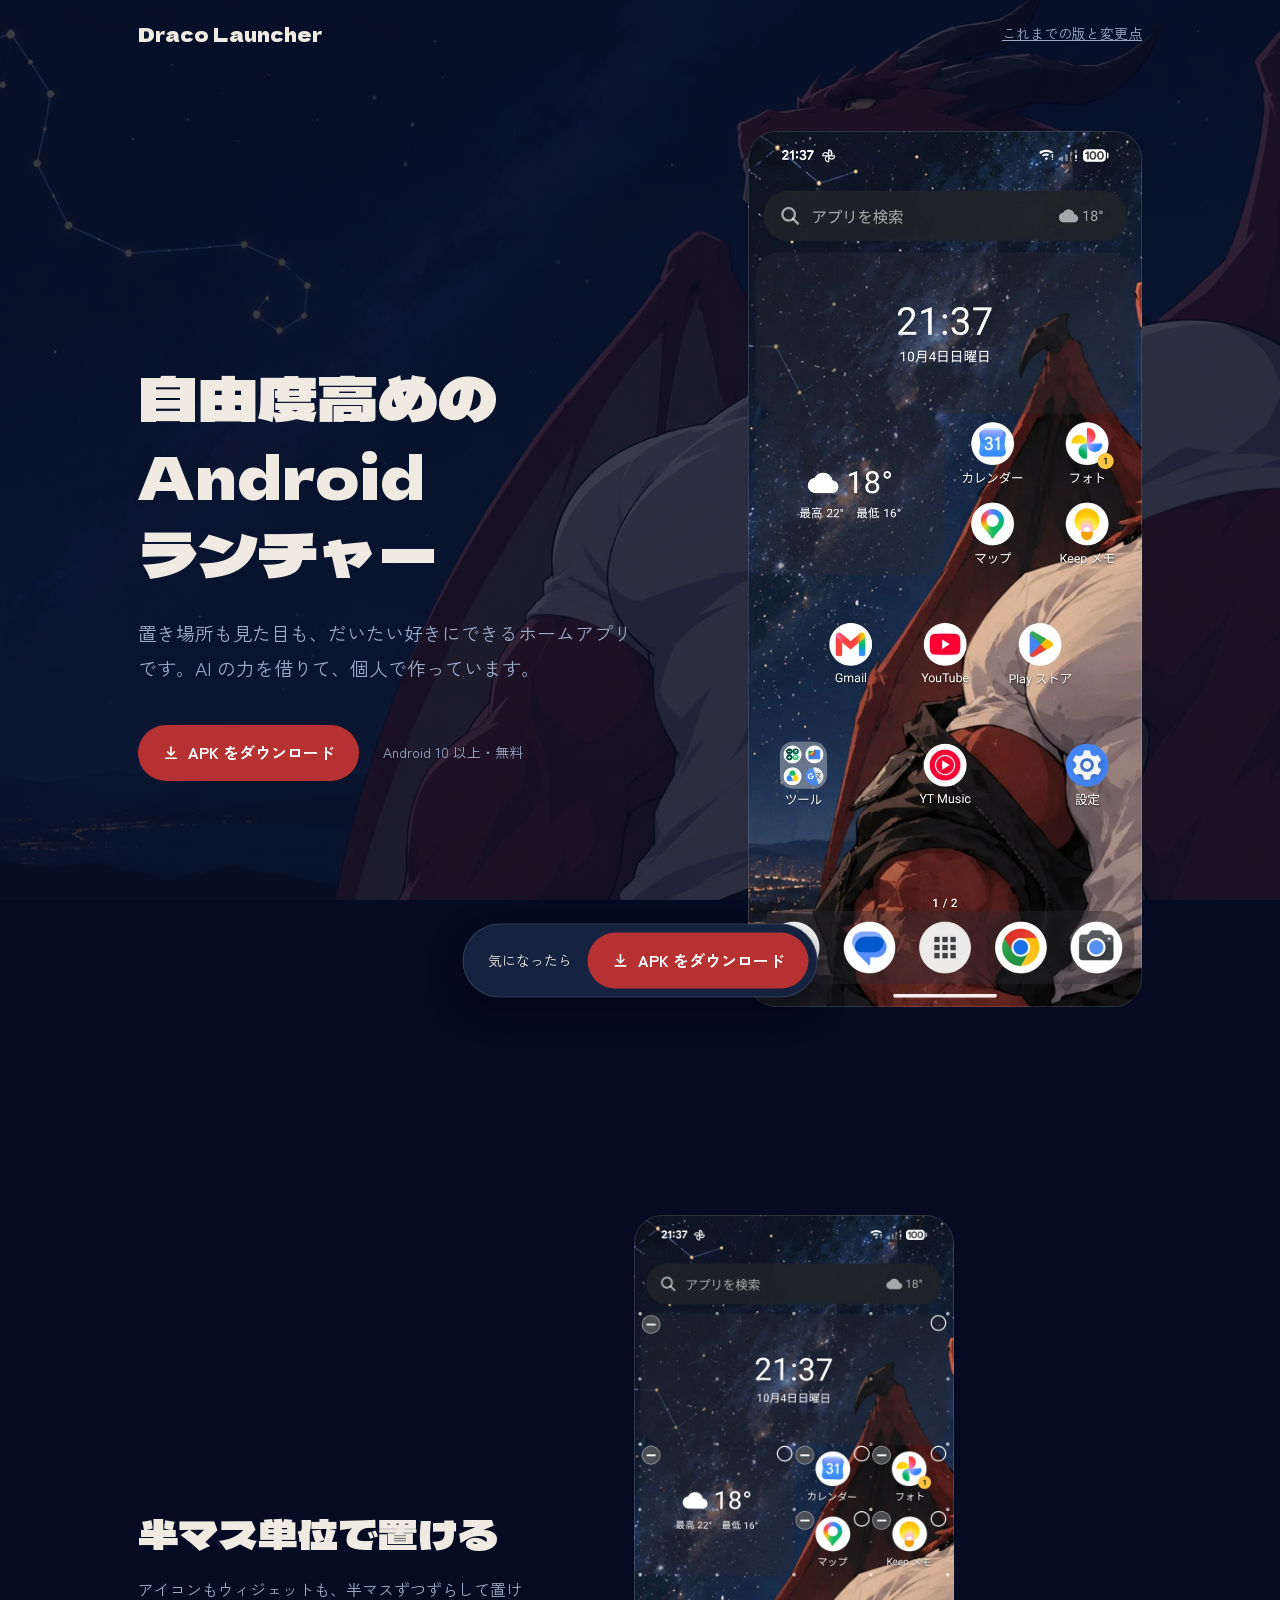
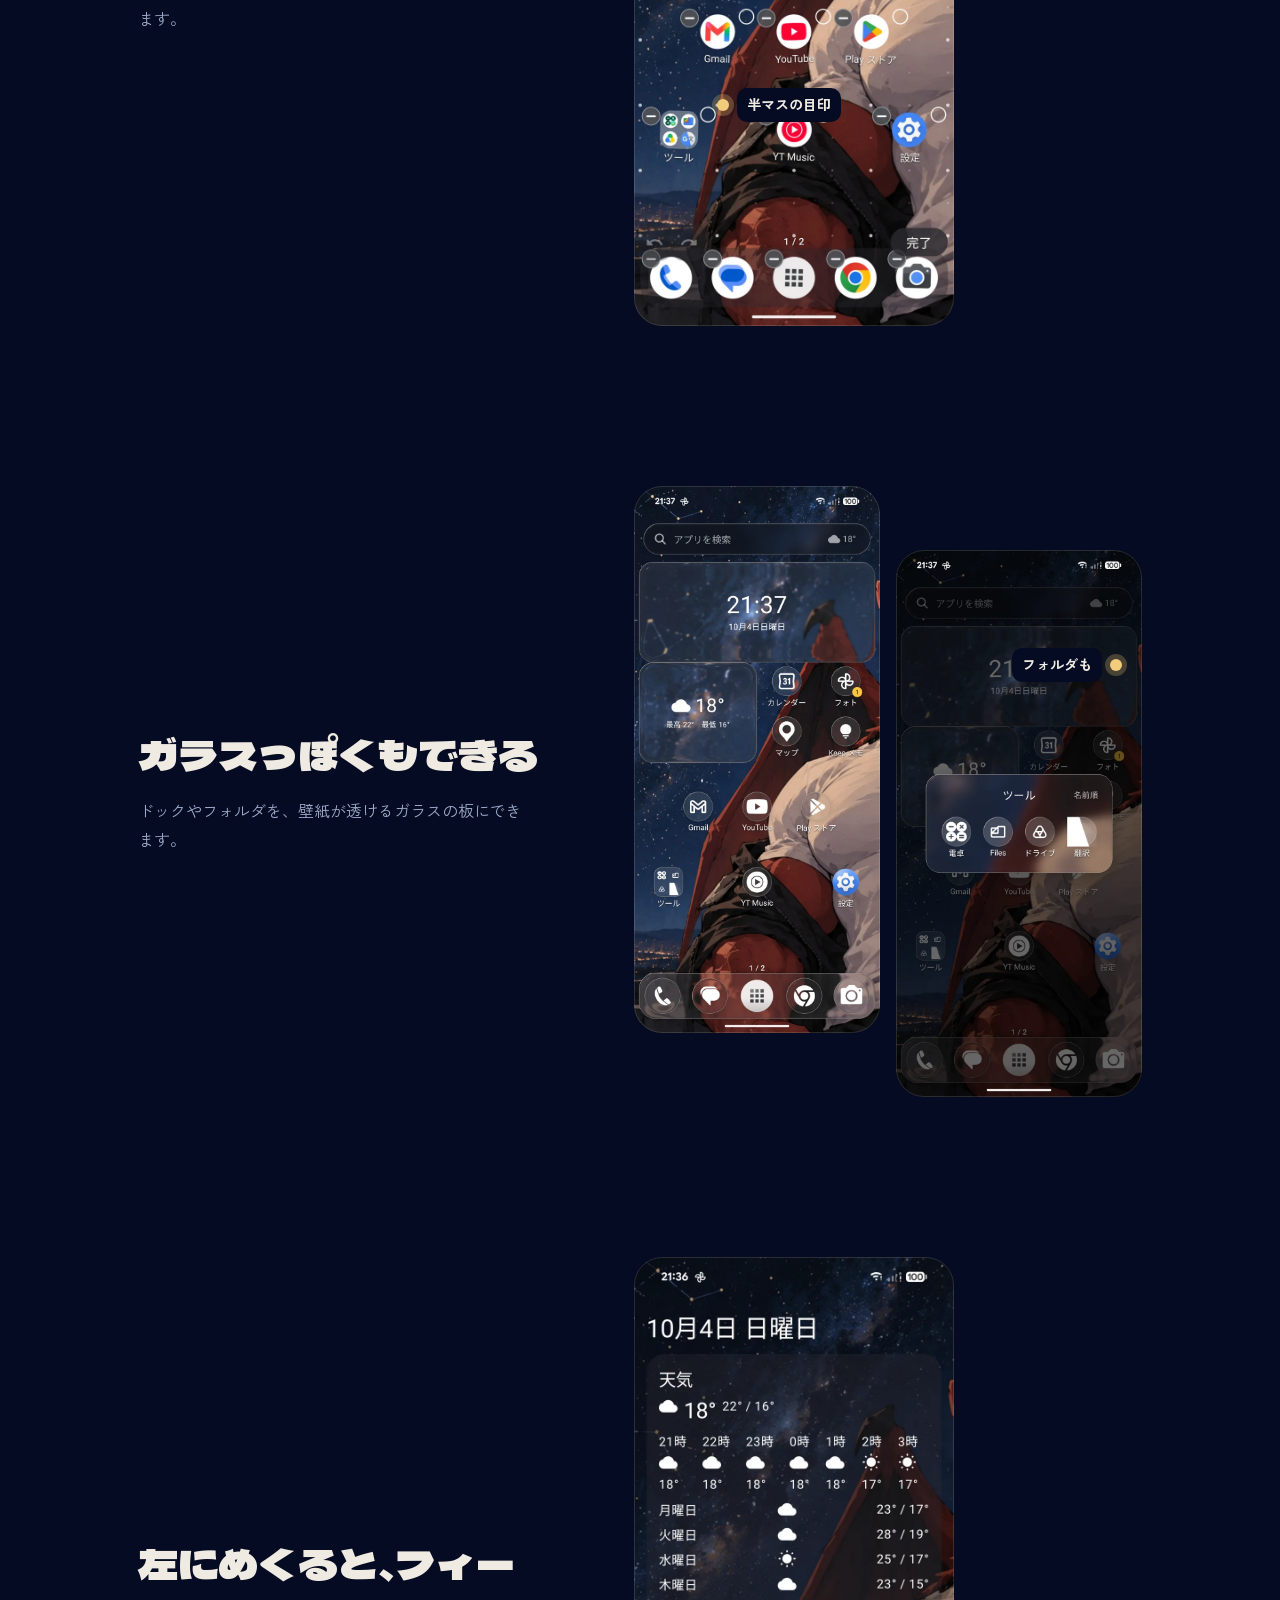
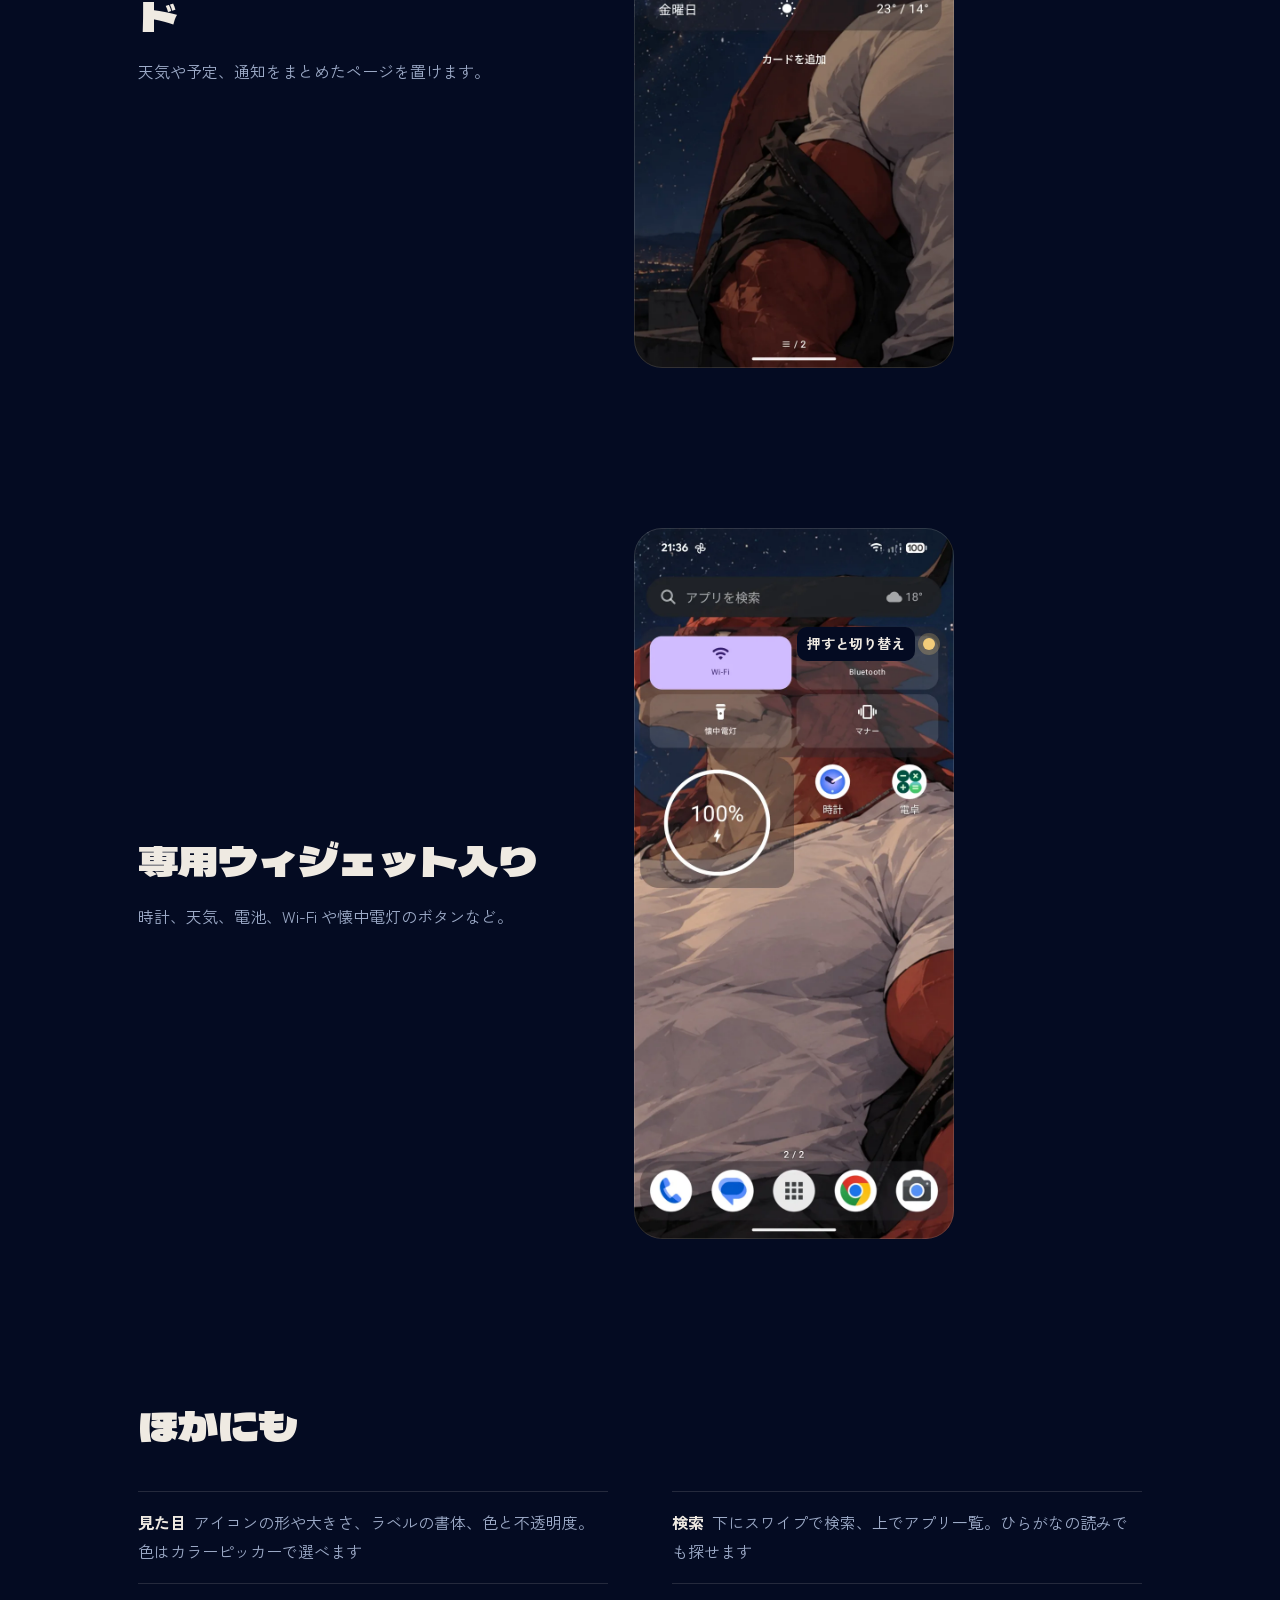
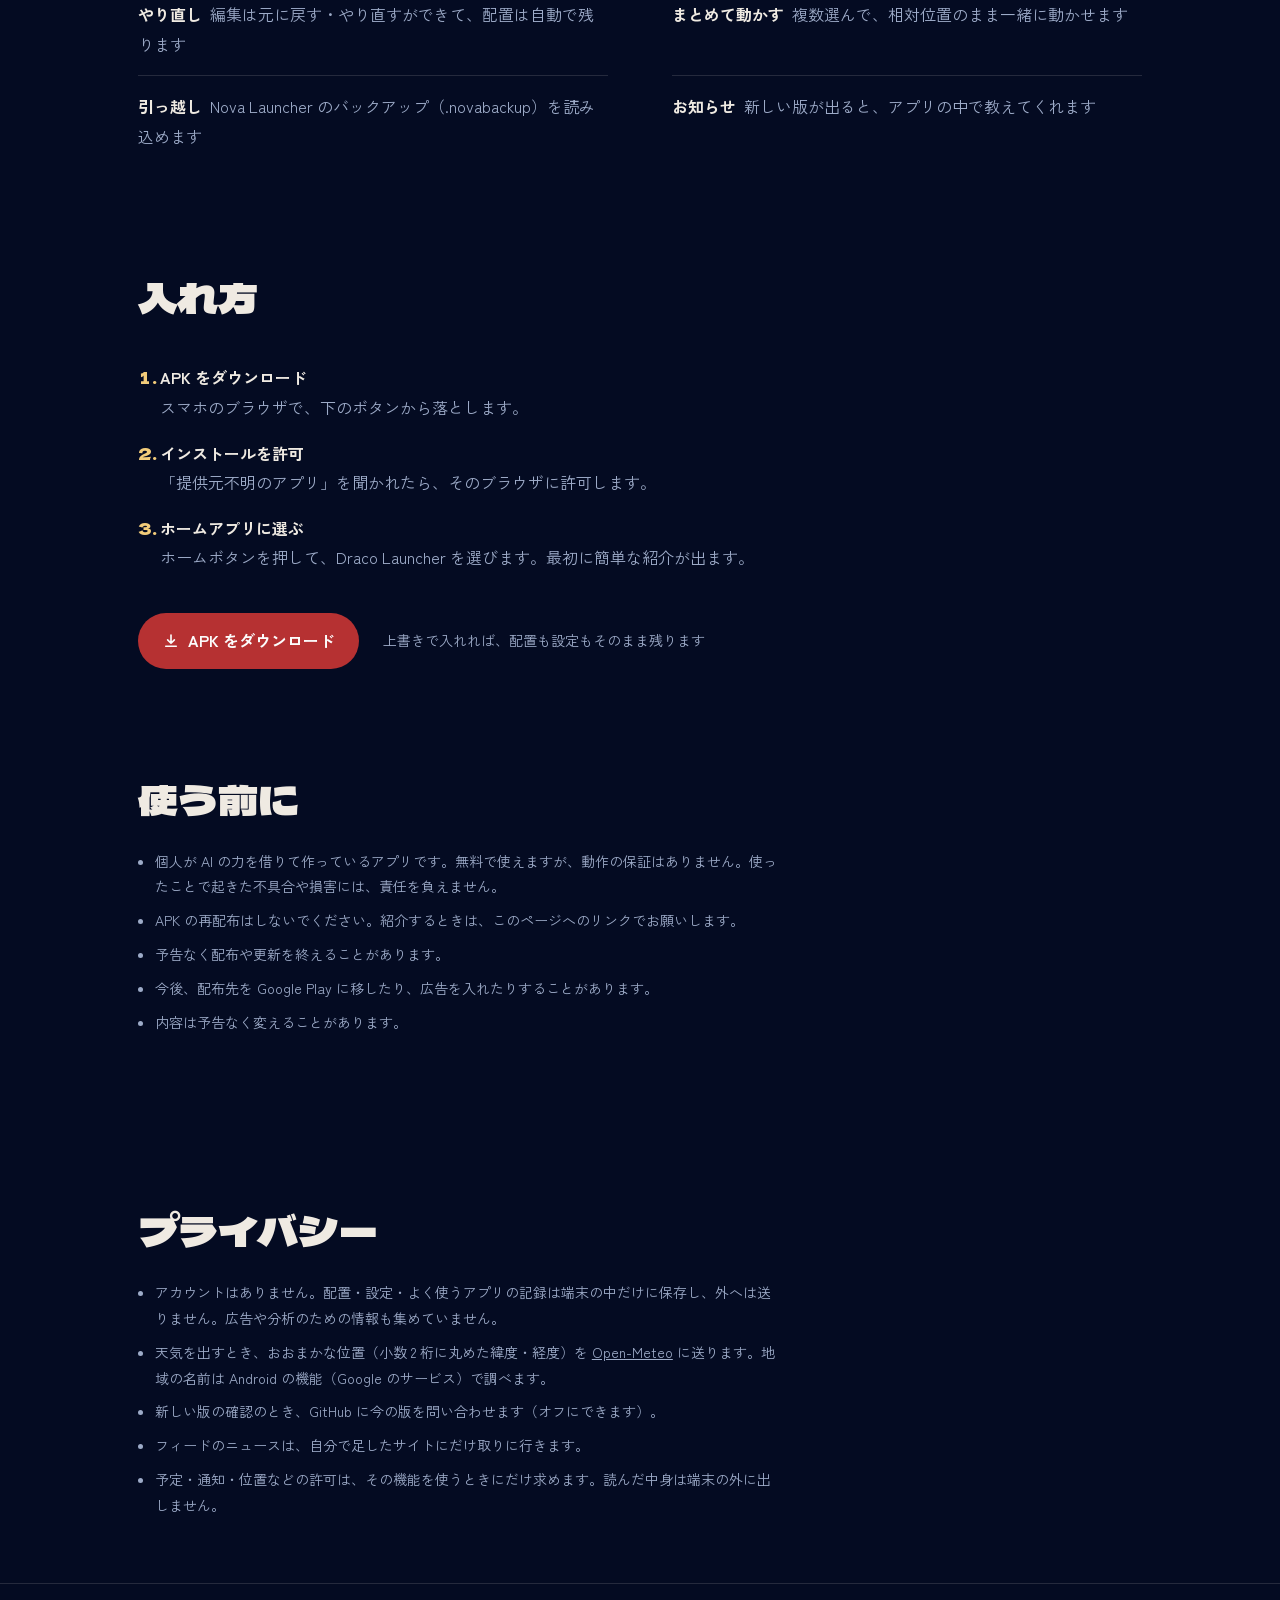
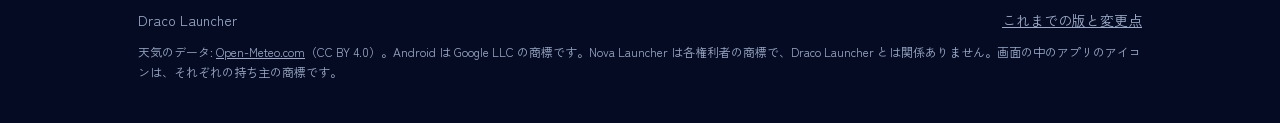
==== commit 0d6101c4: "プライバシーと商標・出典の表記を足す Co-Authored-By: Claude Opus 5.5 <noreply@anthropic.com>" ====
--- a/index.html
+++ b/index.html
@@ -104,6 +104,8 @@
   footer { border-top: var(--rule-hair) solid var(--color-rule); }
   footer .wrap { display: flex; flex-wrap: wrap; justify-content: space-between; gap: var(--space-sm) var(--space-lg); padding-block: var(--space-lg) var(--space-xl); color: var(--color-ink-2); font-size: var(--text-sm); }
   footer a { white-space: nowrap; }
+  footer .legal { flex-basis: 100%; font-size: 12px; line-height: 1.7; }
+  footer .legal a { white-space: normal; }
 
   /* 3つ目の画面を過ぎたら、下にダウンロードの帯 */
   .dock-cta {
@@ -247,12 +249,24 @@
       <li>内容は予告なく変えることがあります。</li>
     </ul>
   </section>
+
+  <section class="wrap terms" aria-labelledby="h-privacy">
+    <h2 id="h-privacy">プライバシー</h2>
+    <ul>
+      <li>アカウントはありません。配置・設定・よく使うアプリの記録は端末の中だけに保存し、外へは送りません。広告や分析のための情報も集めていません。</li>
+      <li>天気を出すとき、おおまかな位置（小数 2 桁に丸めた緯度・経度）を <a href="https://open-meteo.com/">Open-Meteo</a> に送ります。地域の名前は Android の機能（Google のサービス）で調べます。</li>
+      <li>新しい版の確認のとき、GitHub に今の版を問い合わせます（オフにできます）。</li>
+      <li>フィードのニュースは、自分で足したサイトにだけ取りに行きます。</li>
+      <li>予定・通知・位置などの許可は、その機能を使うときにだけ求めます。読んだ中身は端末の外に出しません。</li>
+    </ul>
+  </section>
 </main>
 
 <footer>
   <div class="wrap">
     <span>Draco Launcher</span>
     <a href="https://github.com/watanuki-azuma/draco-launcher/releases">これまでの版と変更点</a>
+    <small class="legal">天気のデータ: <a href="https://open-meteo.com/">Open-Meteo.com</a>（CC BY 4.0）。Android は Google LLC の商標です。Nova Launcher は各権利者の商標で、Draco Launcher とは関係ありません。画面の中のアプリのアイコンは、それぞれの持ち主の商標です。</small>
   </div>
 </footer>
 
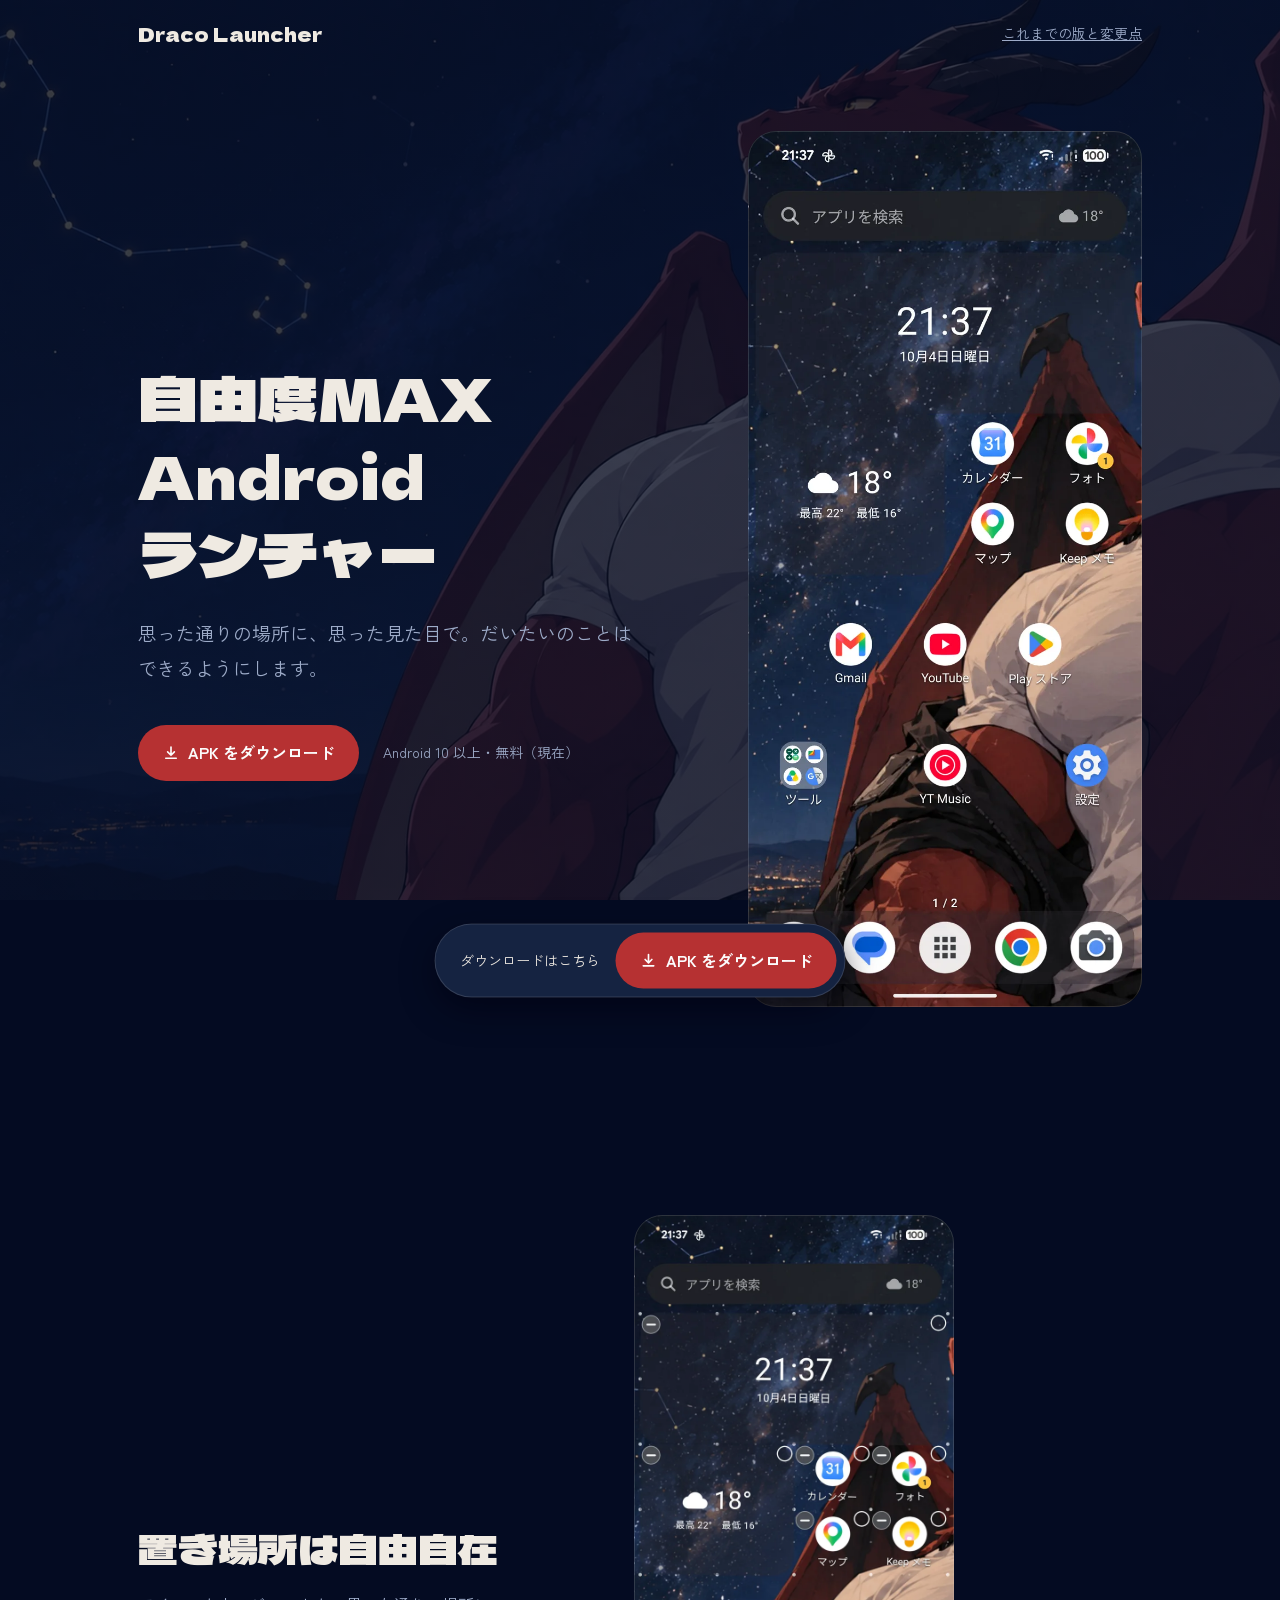
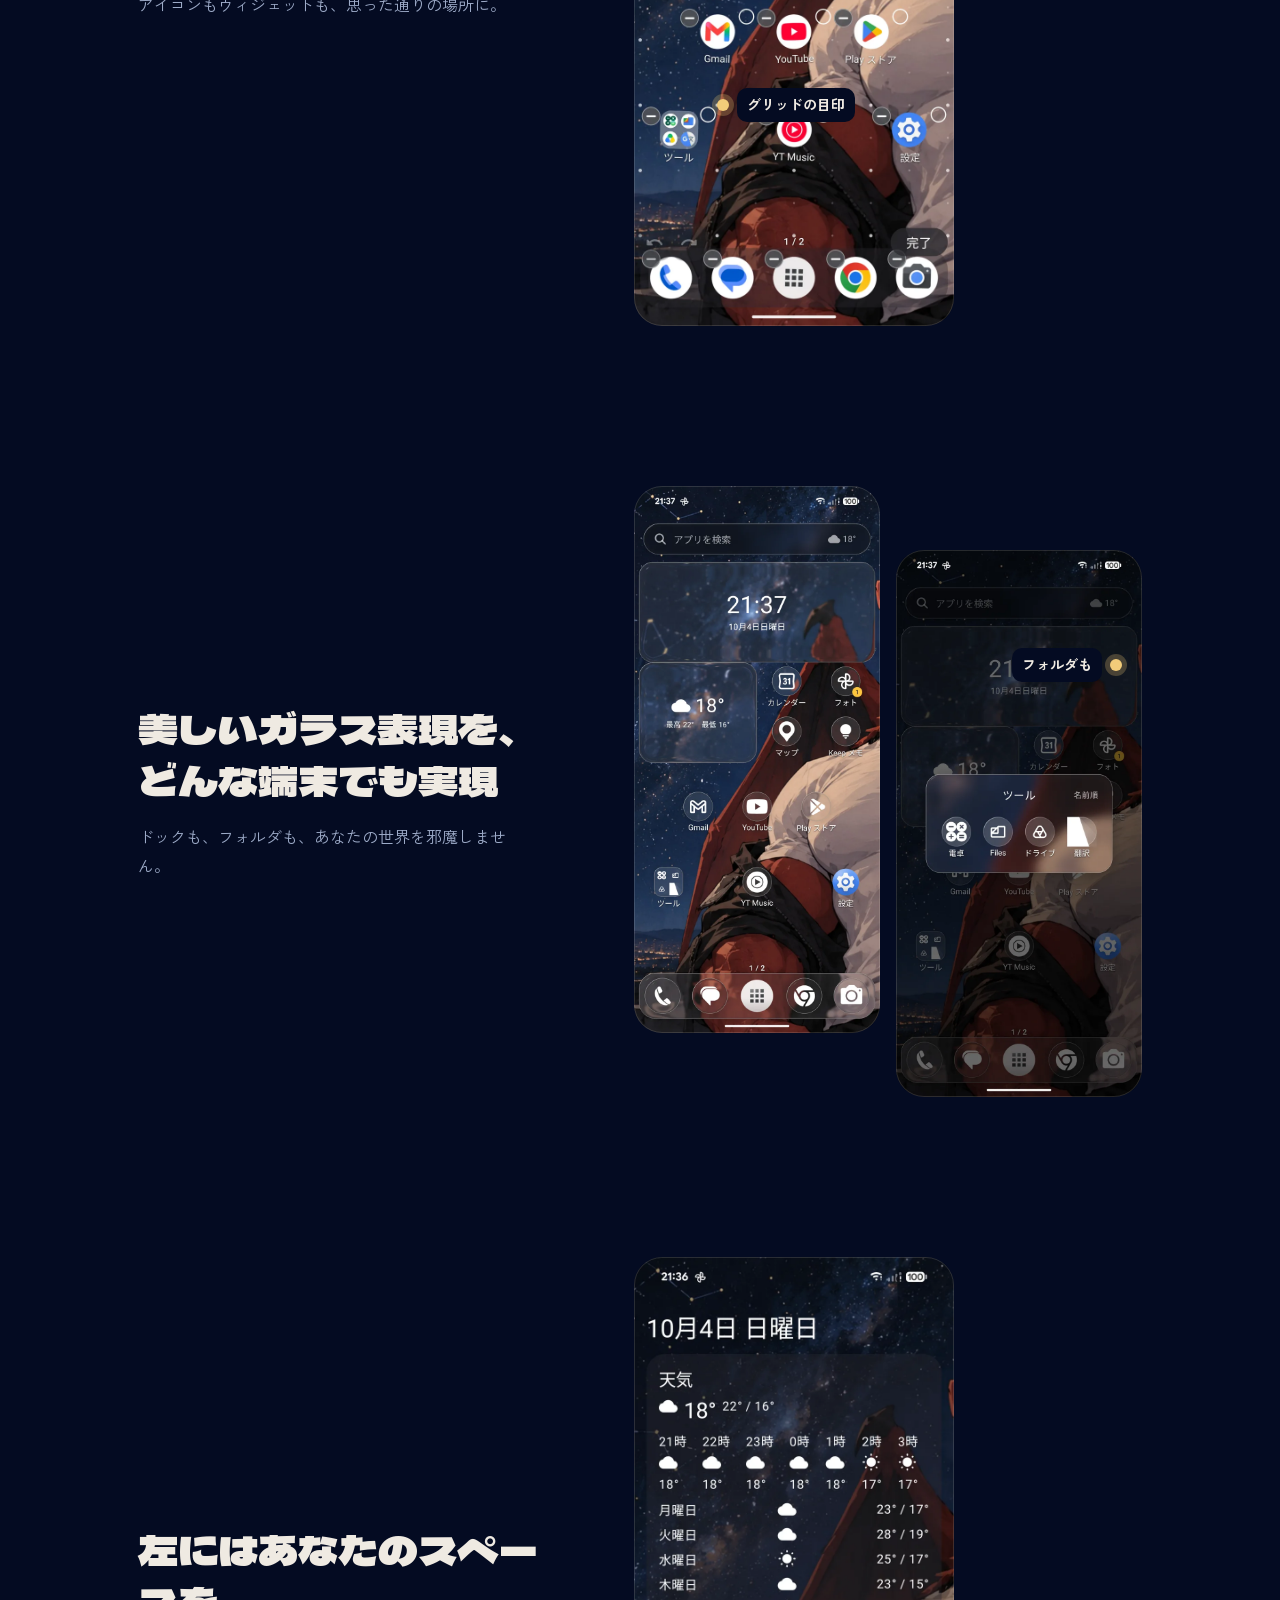
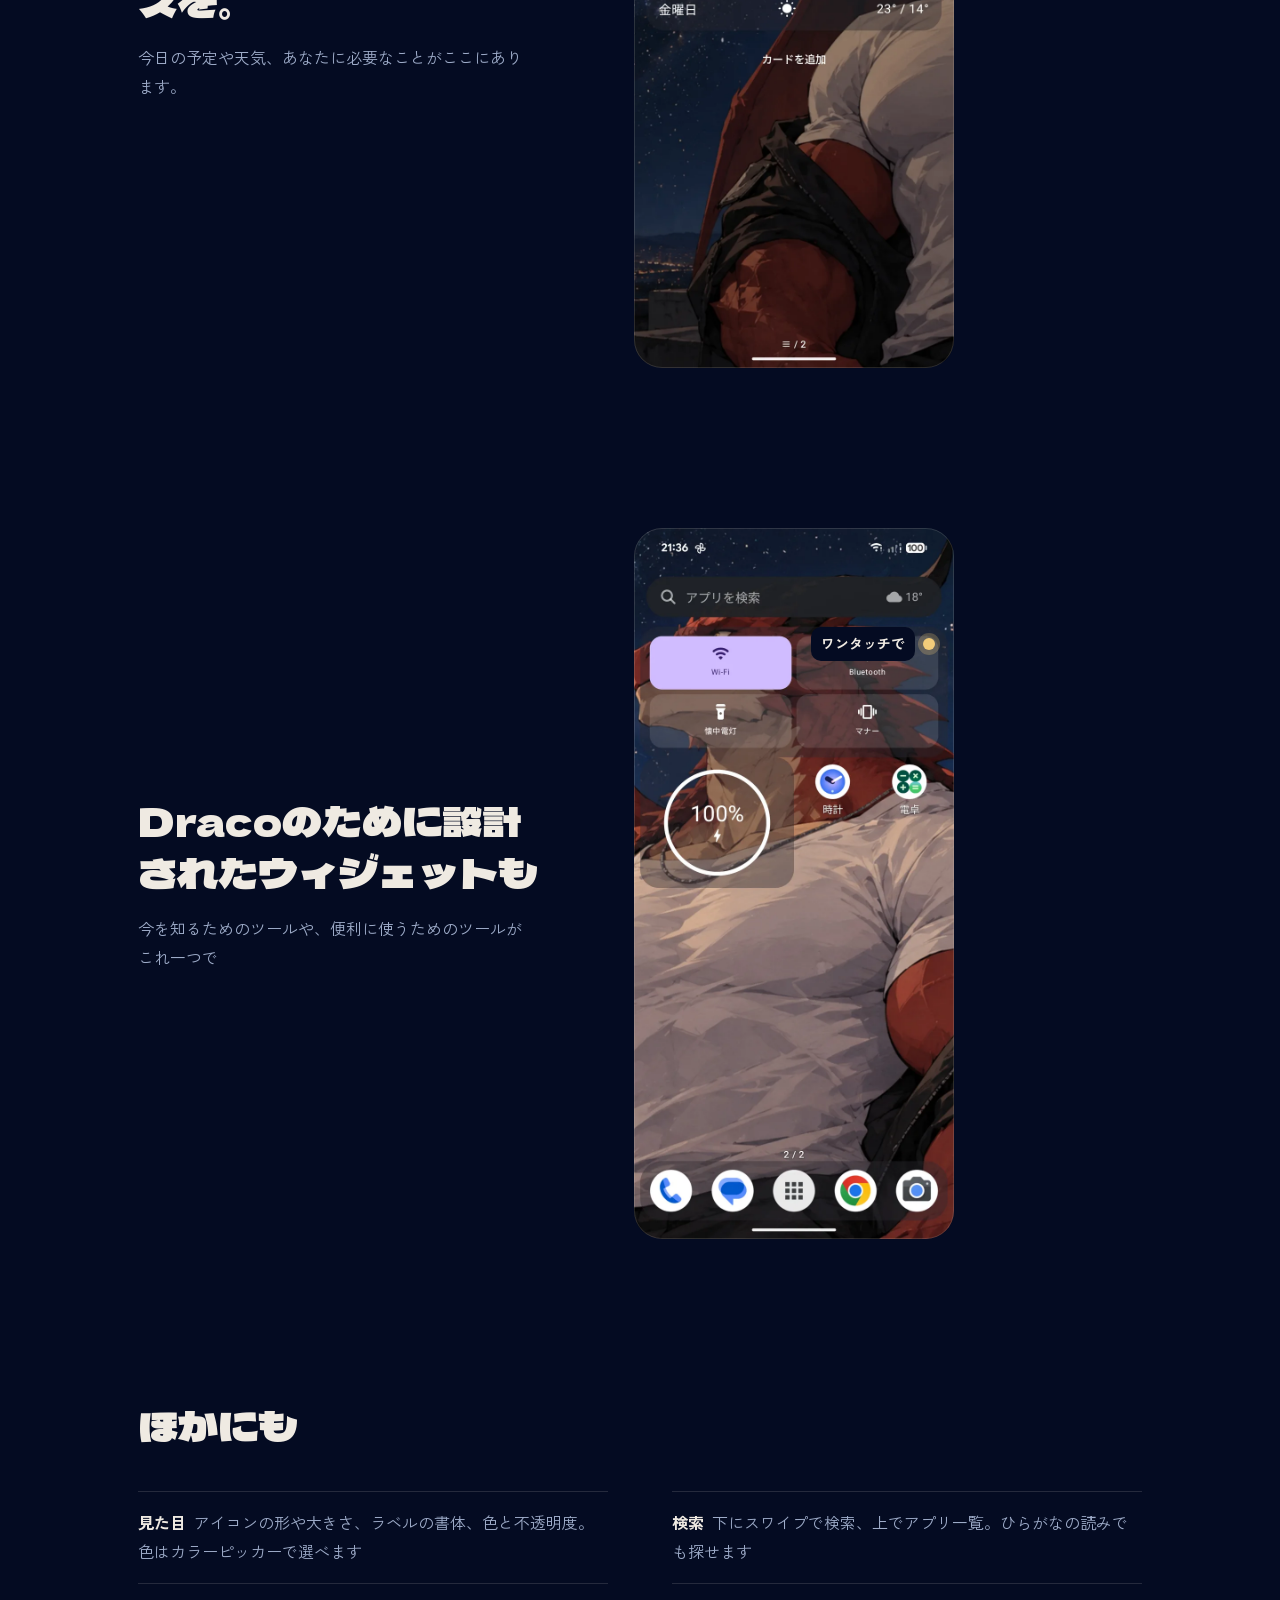
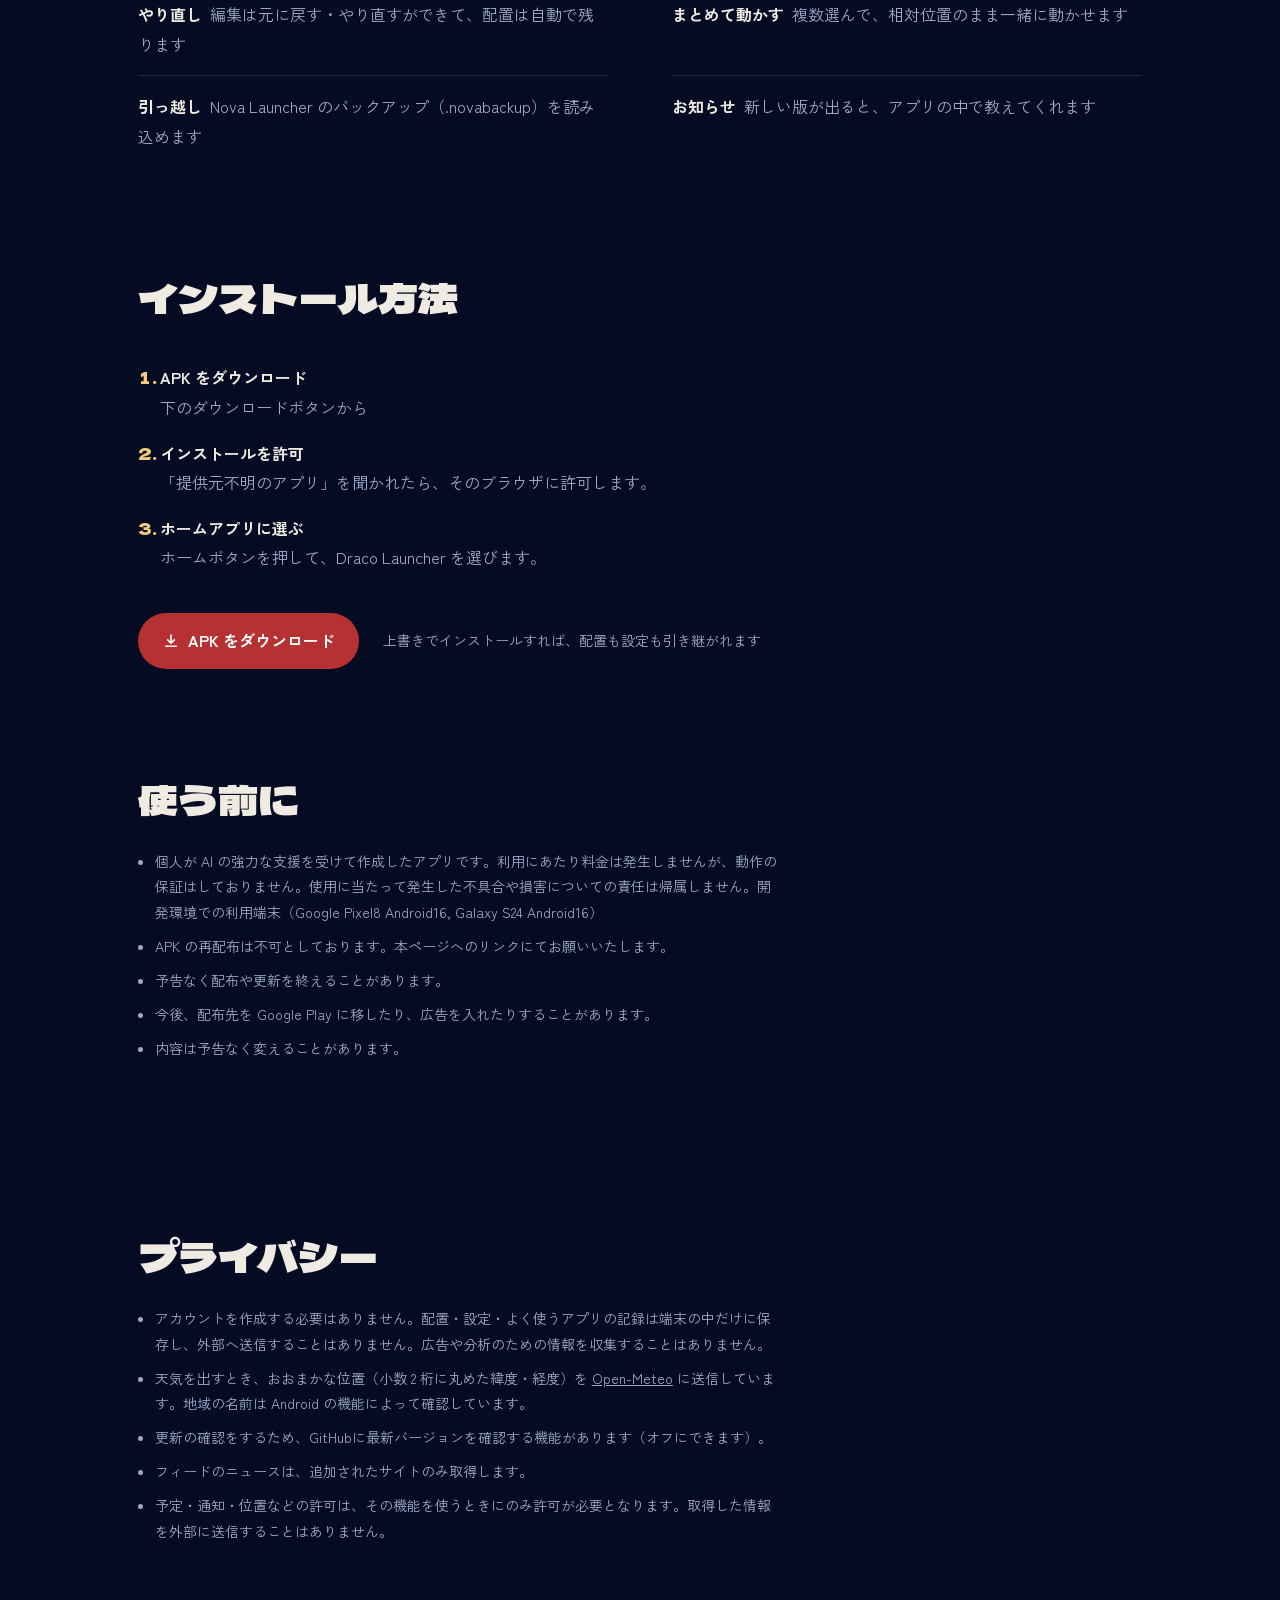
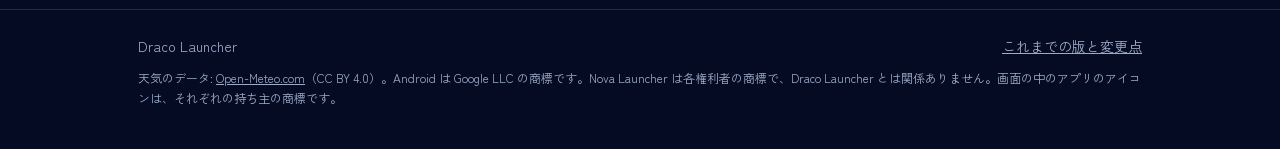
==== commit 38137968: "紹介のページの文言を直す Co-Authored-By: Claude Opus 5.5 <noreply@anthropic.com>" ====
--- a/index.html
+++ b/index.html
@@ -4,9 +4,9 @@
 <meta charset="utf-8">
 <meta name="viewport" content="width=device-width, initial-scale=1">
 <title>Draco Launcher</title>
-<meta name="description" content="自由度高めの Android ランチャー。AI の力を借りて、個人で作っています。">
+<meta name="description" content="お待たせしました、Dracoです。自由度MAXのAndroidランチャー。">
 <meta property="og:title" content="Draco Launcher">
-<meta property="og:description" content="自由度高めの Android ランチャー。AI の力を借りて、個人で作っています。">
+<meta property="og:description" content="お待たせしました、Dracoです。自由度MAXのAndroidランチャー。">
 <meta property="og:image" content="https://watanuki-azuma.github.io/draco-launcher/assets/keyvisual.webp">
 <link rel="preconnect" href="https://fonts.googleapis.com">
 <link rel="preconnect" href="https://fonts.gstatic.com" crossorigin>
@@ -146,14 +146,14 @@
 
   <section class="wrap intro" aria-labelledby="h-intro">
     <div>
-      <h1 id="h-intro"><span>自由度高めの</span><span>Android</span><span>ランチャー</span></h1>
-      <p>置き場所も見た目も、だいたい好きにできるホームアプリです。AI の力を借りて、個人で作っています。</p>
+      <h1 id="h-intro"><span>自由度MAX</span><span>Android</span><span>ランチャー</span></h1>
+      <p>思った通りの場所に、思った見た目で。だいたいのことはできるようにします。</p>
       <div class="get">
         <a class="button" href="https://github.com/watanuki-azuma/draco-launcher/releases/latest/download/draco-launcher.apk">
           <svg viewBox="0 0 24 24" fill="none" stroke="currentColor" stroke-width="2.2" stroke-linecap="round" stroke-linejoin="round" aria-hidden="true"><path d="M12 4v11m0 0-4.5-4.5M12 15l4.5-4.5M5 19h14"/></svg>
           APK をダウンロード
         </a>
-        <span class="note" data-version>Android 10 以上・無料</span>
+        <span class="note" data-version>Android 10 以上・無料（現在）</span>
       </div>
     </div>
     <figure class="shot">
@@ -164,19 +164,19 @@
   <div class="wrap tour">
     <section class="step" aria-labelledby="h-grid">
       <div>
-        <h2 id="h-grid">半マス単位で置ける</h2>
-        <p>アイコンもウィジェットも、半マスずつずらして置けます。</p>
+        <h2 id="h-grid">置き場所は自由自在</h2>
+        <p>アイコンもウィジェットも、思った通りの場所に。</p>
       </div>
       <figure class="shot">
         <img src="assets/shot-edit.webp" width="720" height="1600" alt="編集モードのホーム画面。半マスごとの点と、アイテムの消すボタン・選ぶ丸" loading="lazy">
-        <div class="pin" style="left: 26%; top: 66.5%"><span>半マスの目印</span></div>
+        <div class="pin" style="left: 26%; top: 66.5%"><span>グリッドの目印</span></div>
       </figure>
     </section>
 
     <section class="step flip" aria-labelledby="h-glass">
       <div>
-        <h2 id="h-glass">ガラスっぽくもできる</h2>
-        <p>ドックやフォルダを、壁紙が透けるガラスの板にできます。</p>
+        <h2 id="h-glass">美しいガラス表現を、どんな端末でも実現</h2>
+        <p>ドックも、フォルダも、あなたの世界を邪魔しません。</p>
       </div>
       <div class="pair">
         <figure class="shot">
@@ -191,8 +191,8 @@
 
     <section class="step" aria-labelledby="h-feed" id="third">
       <div>
-        <h2 id="h-feed">左にめくると、フィード</h2>
-        <p>天気や予定、通知をまとめたページを置けます。</p>
+        <h2 id="h-feed">左にはあなたのスペースを。</h2>
+        <p>今日の予定や天気、あなたに必要なことがここにあります。</p>
       </div>
       <figure class="shot">
         <img src="assets/shot-feed.webp" width="720" height="1600" alt="フィードの画面。天気のカードに今の天気、時間ごと、5日分の予報" loading="lazy">
@@ -201,12 +201,12 @@
 
     <section class="step flip" aria-labelledby="h-widget">
       <div>
-        <h2 id="h-widget">専用ウィジェット入り</h2>
-        <p>時計、天気、電池、Wi-Fi や懐中電灯のボタンなど。</p>
+        <h2 id="h-widget">Dracoのために設計されたウィジェットも</h2>
+        <p>今を知るためのツールや、便利に使うためのツールがこれ一つで</p>
       </div>
       <figure class="shot">
         <img src="assets/shot-page2.webp" width="720" height="1600" alt="2ページ目。Wi-Fi・Bluetooth・懐中電灯・マナーのボタンと、電池のウィジェット" loading="lazy">
-        <div class="pin left" style="right: 6%; top: 14%"><span>押すと切り替え</span></div>
+        <div class="pin left" style="right: 6%; top: 14%"><span>ワンタッチで</span></div>
       </figure>
     </section>
   </div>
@@ -224,26 +224,26 @@
   </section>
 
   <section class="wrap how" aria-labelledby="h-how">
-    <h2 id="h-how">入れ方</h2>
+    <h2 id="h-how">インストール方法</h2>
     <ol>
-      <li><b>APK をダウンロード</b><span>スマホのブラウザで、下のボタンから落とします。</span></li>
+      <li><b>APK をダウンロード</b><span>下のダウンロードボタンから</span></li>
       <li><b>インストールを許可</b><span>「提供元不明のアプリ」を聞かれたら、そのブラウザに許可します。</span></li>
-      <li><b>ホームアプリに選ぶ</b><span>ホームボタンを押して、Draco Launcher を選びます。最初に簡単な紹介が出ます。</span></li>
+      <li><b>ホームアプリに選ぶ</b><span>ホームボタンを押して、Draco Launcher を選びます。</span></li>
     </ol>
     <div class="get">
       <a class="button" href="https://github.com/watanuki-azuma/draco-launcher/releases/latest/download/draco-launcher.apk">
         <svg viewBox="0 0 24 24" fill="none" stroke="currentColor" stroke-width="2.2" stroke-linecap="round" stroke-linejoin="round" aria-hidden="true"><path d="M12 4v11m0 0-4.5-4.5M12 15l4.5-4.5M5 19h14"/></svg>
         APK をダウンロード
       </a>
-      <span class="note">上書きで入れれば、配置も設定もそのまま残ります</span>
+      <span class="note">上書きでインストールすれば、配置も設定も引き継がれます</span>
     </div>
   </section>
 
   <section class="wrap terms" aria-labelledby="h-terms">
     <h2 id="h-terms">使う前に</h2>
     <ul>
-      <li>個人が AI の力を借りて作っているアプリです。無料で使えますが、動作の保証はありません。使ったことで起きた不具合や損害には、責任を負えません。</li>
-      <li>APK の再配布はしないでください。紹介するときは、このページへのリンクでお願いします。</li>
+      <li>個人が AI の強力な支援を受けて作成したアプリです。利用にあたり料金は発生しませんが、動作の保証はしておりません。使用に当たって発生した不具合や損害についての責任は帰属しません。開発環境での利用端末（Google Pixel8 Android16, Galaxy S24 Android16）</li>
+      <li>APK の再配布は不可としております。本ページへのリンクにてお願いいたします。</li>
       <li>予告なく配布や更新を終えることがあります。</li>
       <li>今後、配布先を Google Play に移したり、広告を入れたりすることがあります。</li>
       <li>内容は予告なく変えることがあります。</li>
@@ -253,11 +253,11 @@
   <section class="wrap terms" aria-labelledby="h-privacy">
     <h2 id="h-privacy">プライバシー</h2>
     <ul>
-      <li>アカウントはありません。配置・設定・よく使うアプリの記録は端末の中だけに保存し、外へは送りません。広告や分析のための情報も集めていません。</li>
-      <li>天気を出すとき、おおまかな位置（小数 2 桁に丸めた緯度・経度）を <a href="https://open-meteo.com/">Open-Meteo</a> に送ります。地域の名前は Android の機能（Google のサービス）で調べます。</li>
-      <li>新しい版の確認のとき、GitHub に今の版を問い合わせます（オフにできます）。</li>
-      <li>フィードのニュースは、自分で足したサイトにだけ取りに行きます。</li>
-      <li>予定・通知・位置などの許可は、その機能を使うときにだけ求めます。読んだ中身は端末の外に出しません。</li>
+      <li>アカウントを作成する必要はありません。配置・設定・よく使うアプリの記録は端末の中だけに保存し、外部へ送信することはありません。広告や分析のための情報を収集することはありません。</li>
+      <li>天気を出すとき、おおまかな位置（小数 2 桁に丸めた緯度・経度）を <a href="https://open-meteo.com/">Open-Meteo</a> に送信しています。地域の名前は Android の機能によって確認しています。</li>
+      <li>更新の確認をするため、GitHubに最新バージョンを確認する機能があります（オフにできます）。</li>
+      <li>フィードのニュースは、追加されたサイトのみ取得します。</li>
+      <li>予定・通知・位置などの許可は、その機能を使うときにのみ許可が必要となります。取得した情報を外部に送信することはありません。</li>
     </ul>
   </section>
 </main>
@@ -271,7 +271,7 @@
 </footer>
 
 <div class="dock-cta" id="dock-cta" aria-hidden="true">
-  <span>気になったら</span>
+  <span>ダウンロードはこちら</span>
   <a class="button" tabindex="-1" href="https://github.com/watanuki-azuma/draco-launcher/releases/latest/download/draco-launcher.apk">
     <svg viewBox="0 0 24 24" fill="none" stroke="currentColor" stroke-width="2.2" stroke-linecap="round" stroke-linejoin="round" aria-hidden="true"><path d="M12 4v11m0 0-4.5-4.5M12 15l4.5-4.5M5 19h14"/></svg>
     APK をダウンロード
@@ -279,7 +279,7 @@
 </div>
 
 <script>
-  // 3つ目の画面を過ぎてから、入れ方のボタンが見えるまでの間だけ、下に帯を出す
+  // 3つ目の画面を過ぎてから、インストール方法のボタンが見えるまでの間だけ、下に帯を出す
   const bar = document.getElementById("dock-cta");
   const third = document.getElementById("third");
   const how = document.getElementById("h-how");
@@ -298,7 +298,7 @@
     .then(r => r.ok ? r.json() : Promise.reject())
     .then(release => {
       const date = new Date(release.published_at).toLocaleDateString("ja-JP", { year: "numeric", month: "long", day: "numeric" });
-      document.querySelectorAll("[data-version]").forEach(el => el.textContent = `${release.tag_name}（${date}）・Android 10 以上・無料`);
+      document.querySelectorAll("[data-version]").forEach(el => el.textContent = `${release.tag_name}（${date}）・Android 10 以上・無料（現在）`);
     })
     .catch(() => {});
 </script>
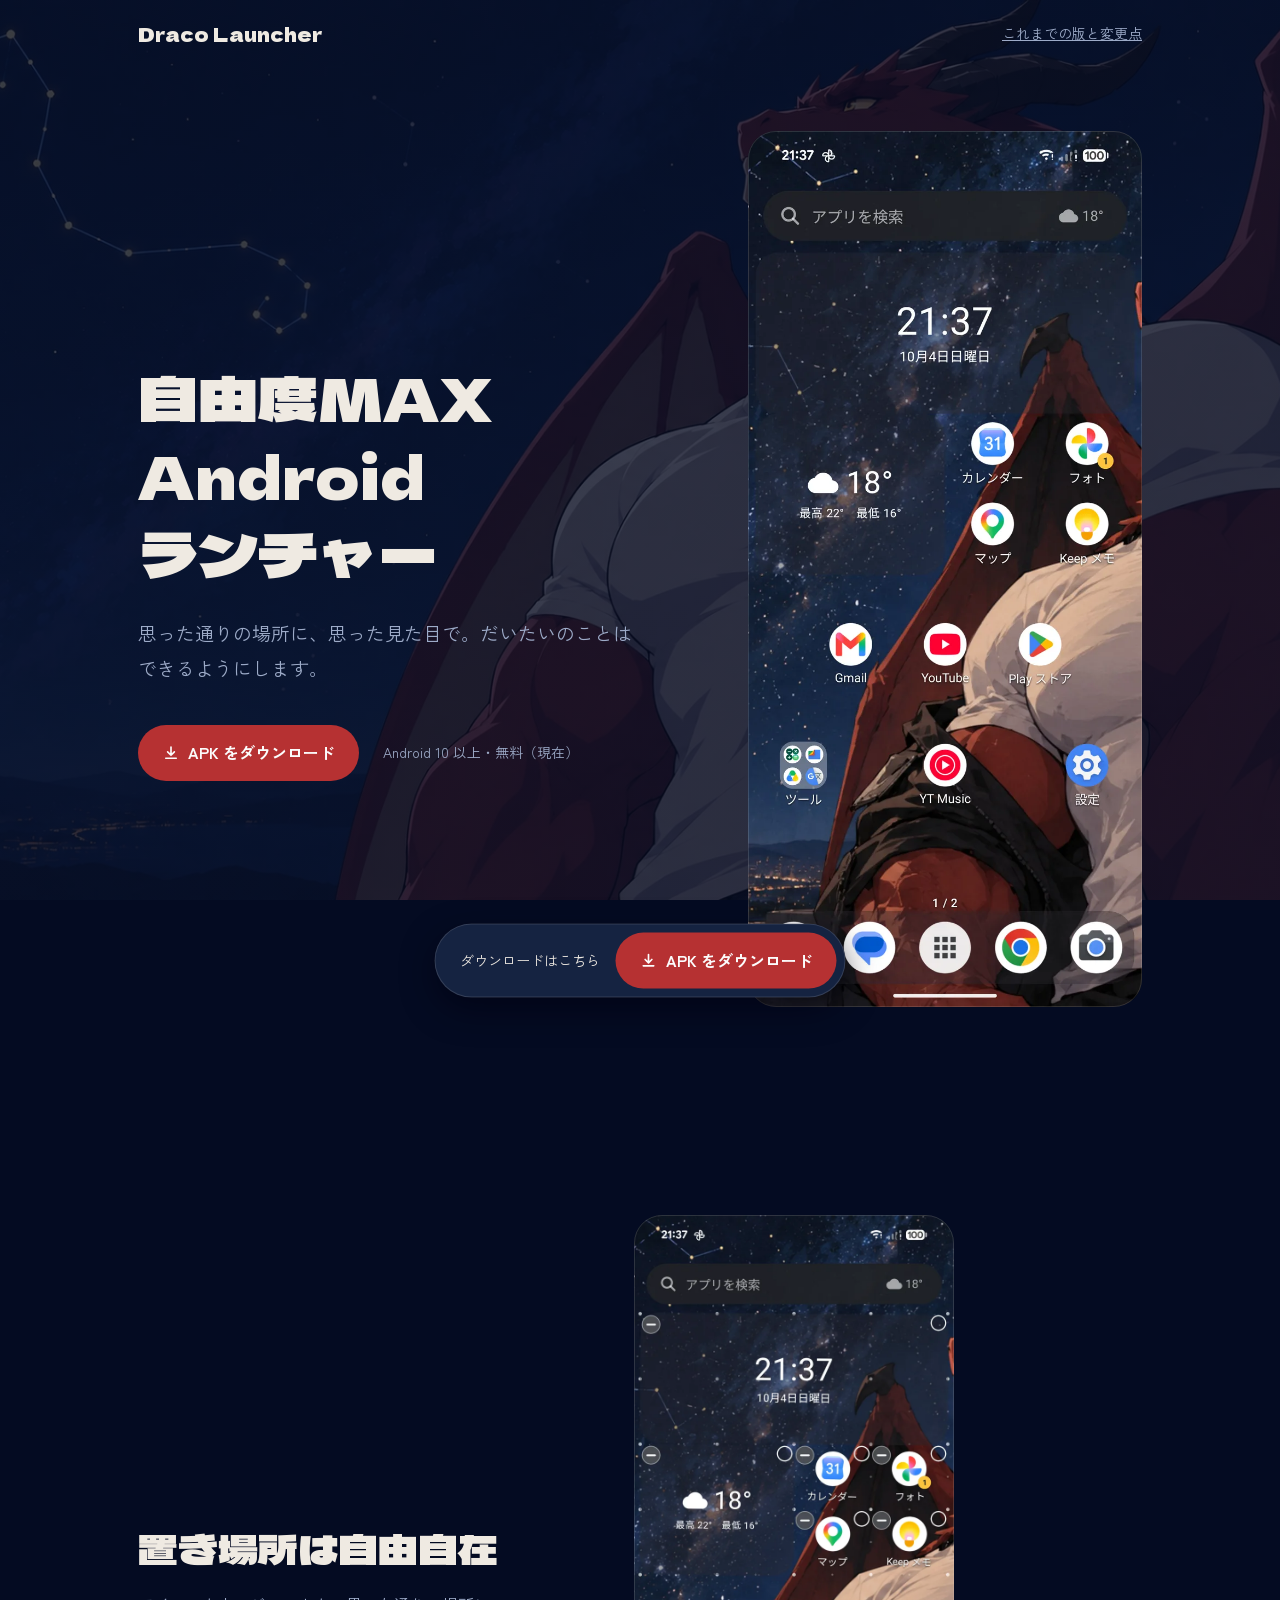
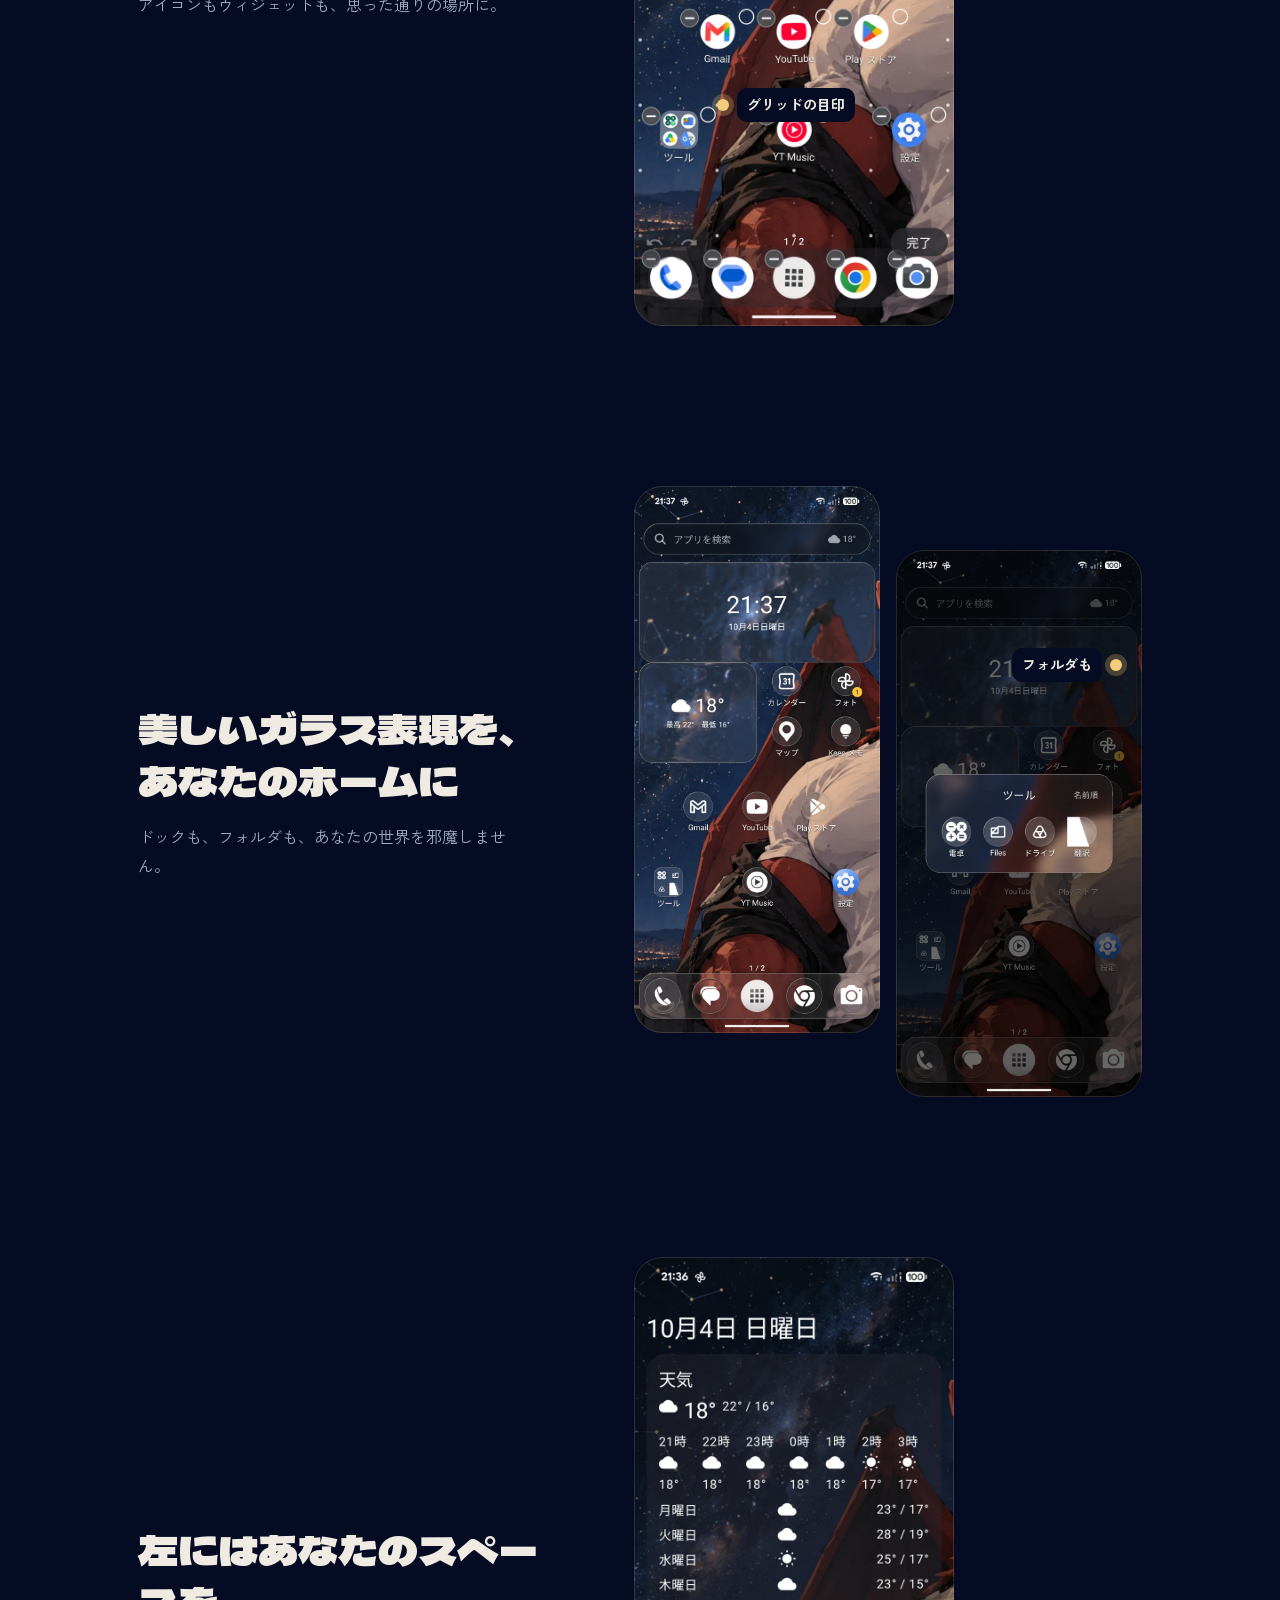
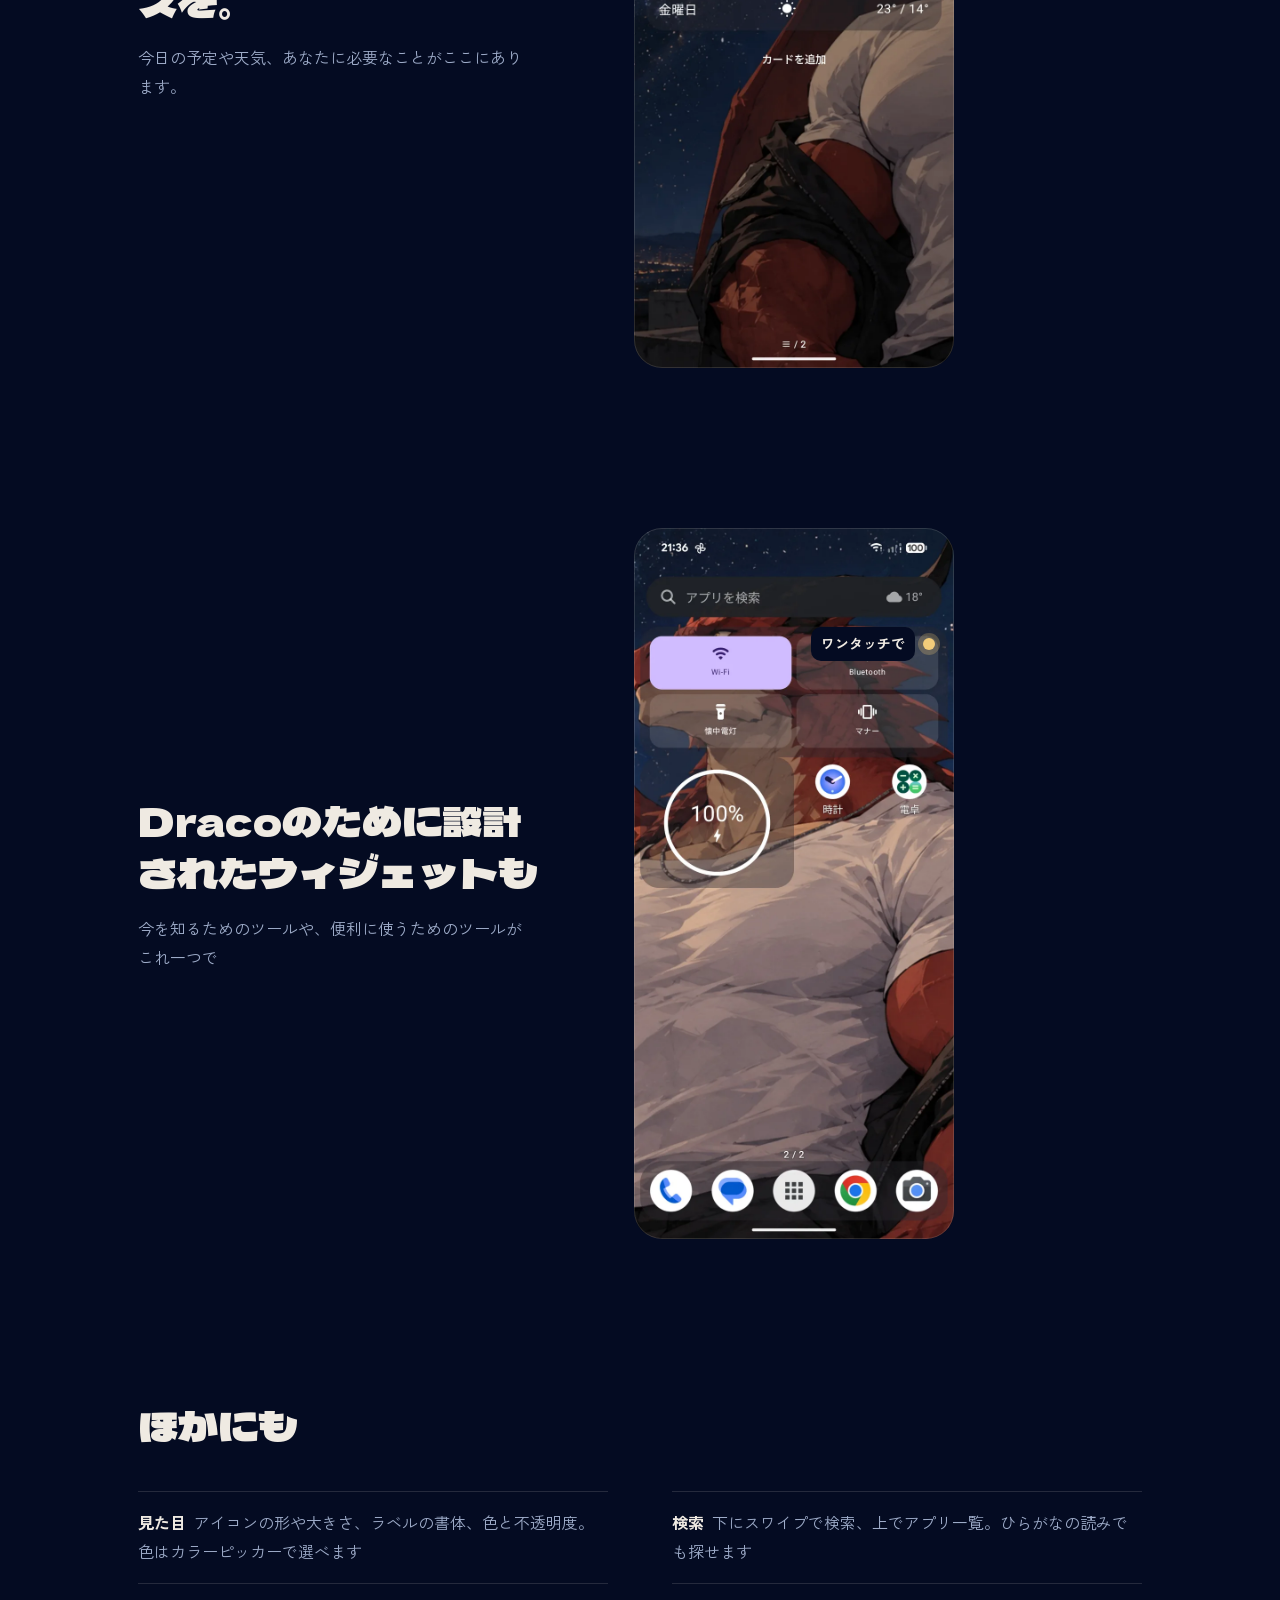
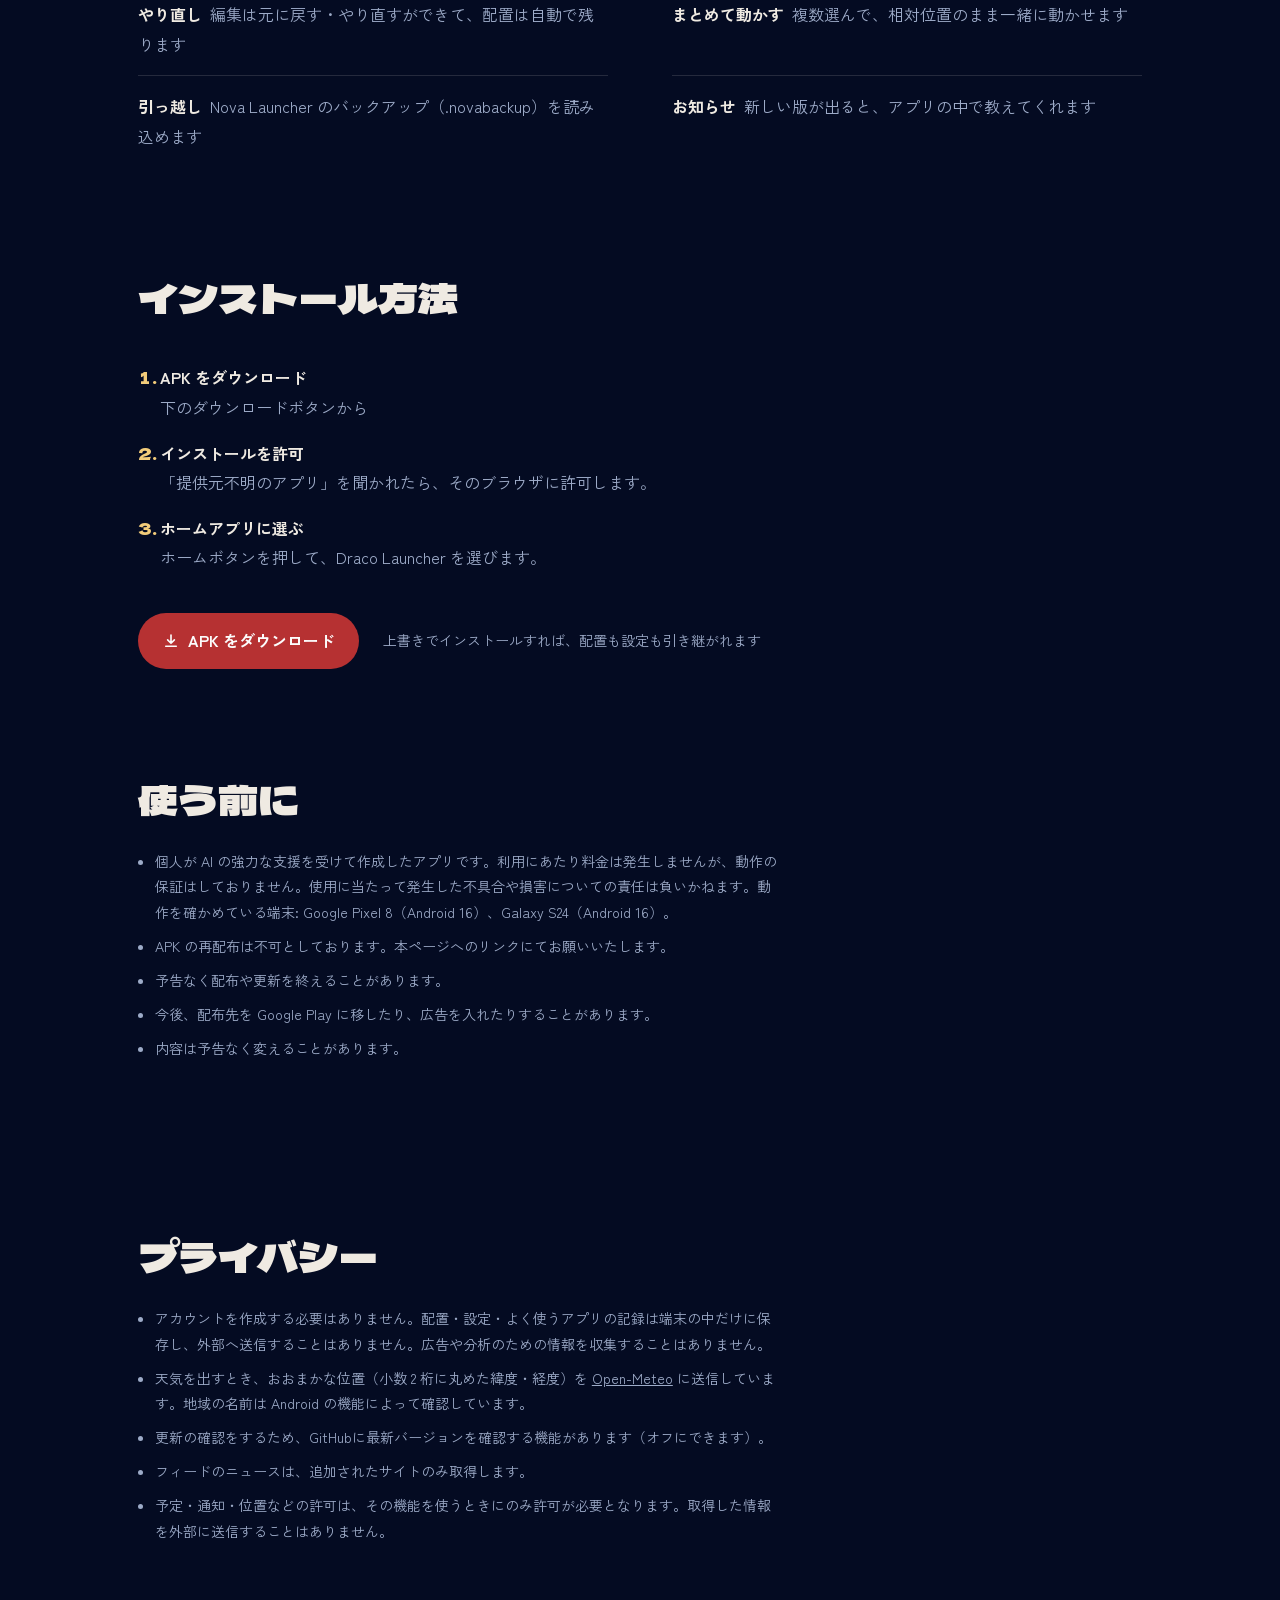
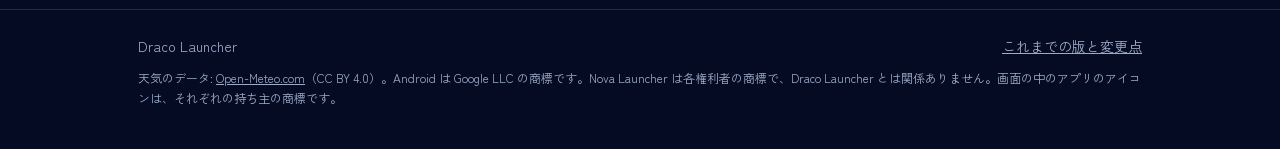
==== commit ea6b61e3: "紹介のページ: ガラスの見出しと、責任の書き方を直す Co-Authored-By: Claude Opus 5.5 <noreply@anthropic.com>" ====
--- a/index.html
+++ b/index.html
@@ -175,7 +175,7 @@
 
     <section class="step flip" aria-labelledby="h-glass">
       <div>
-        <h2 id="h-glass">美しいガラス表現を、どんな端末でも実現</h2>
+        <h2 id="h-glass">美しいガラス表現を、あなたのホームに</h2>
         <p>ドックも、フォルダも、あなたの世界を邪魔しません。</p>
       </div>
       <div class="pair">
@@ -242,7 +242,7 @@
   <section class="wrap terms" aria-labelledby="h-terms">
     <h2 id="h-terms">使う前に</h2>
     <ul>
-      <li>個人が AI の強力な支援を受けて作成したアプリです。利用にあたり料金は発生しませんが、動作の保証はしておりません。使用に当たって発生した不具合や損害についての責任は帰属しません。開発環境での利用端末（Google Pixel8 Android16, Galaxy S24 Android16）</li>
+      <li>個人が AI の強力な支援を受けて作成したアプリです。利用にあたり料金は発生しませんが、動作の保証はしておりません。使用に当たって発生した不具合や損害についての責任は負いかねます。動作を確かめている端末: Google Pixel 8（Android 16）、Galaxy S24（Android 16）。</li>
       <li>APK の再配布は不可としております。本ページへのリンクにてお願いいたします。</li>
       <li>予告なく配布や更新を終えることがあります。</li>
       <li>今後、配布先を Google Play に移したり、広告を入れたりすることがあります。</li>
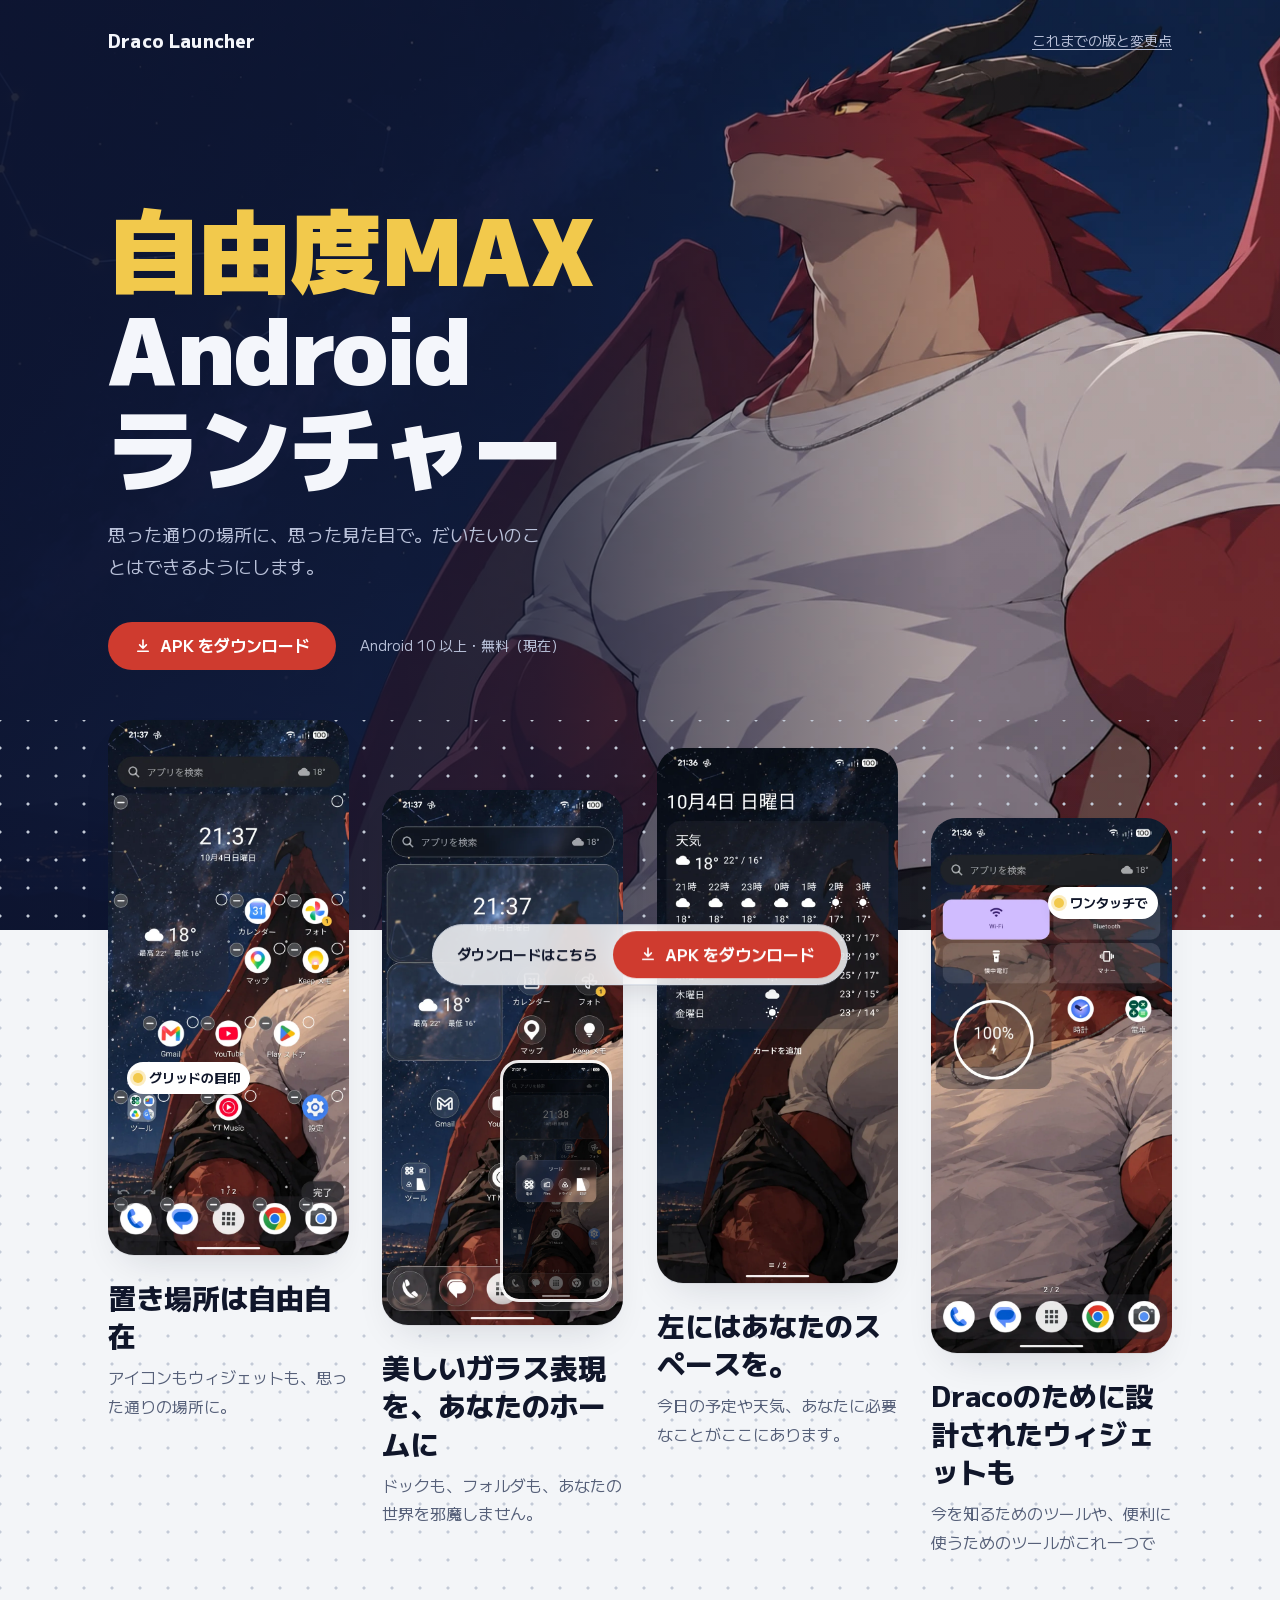
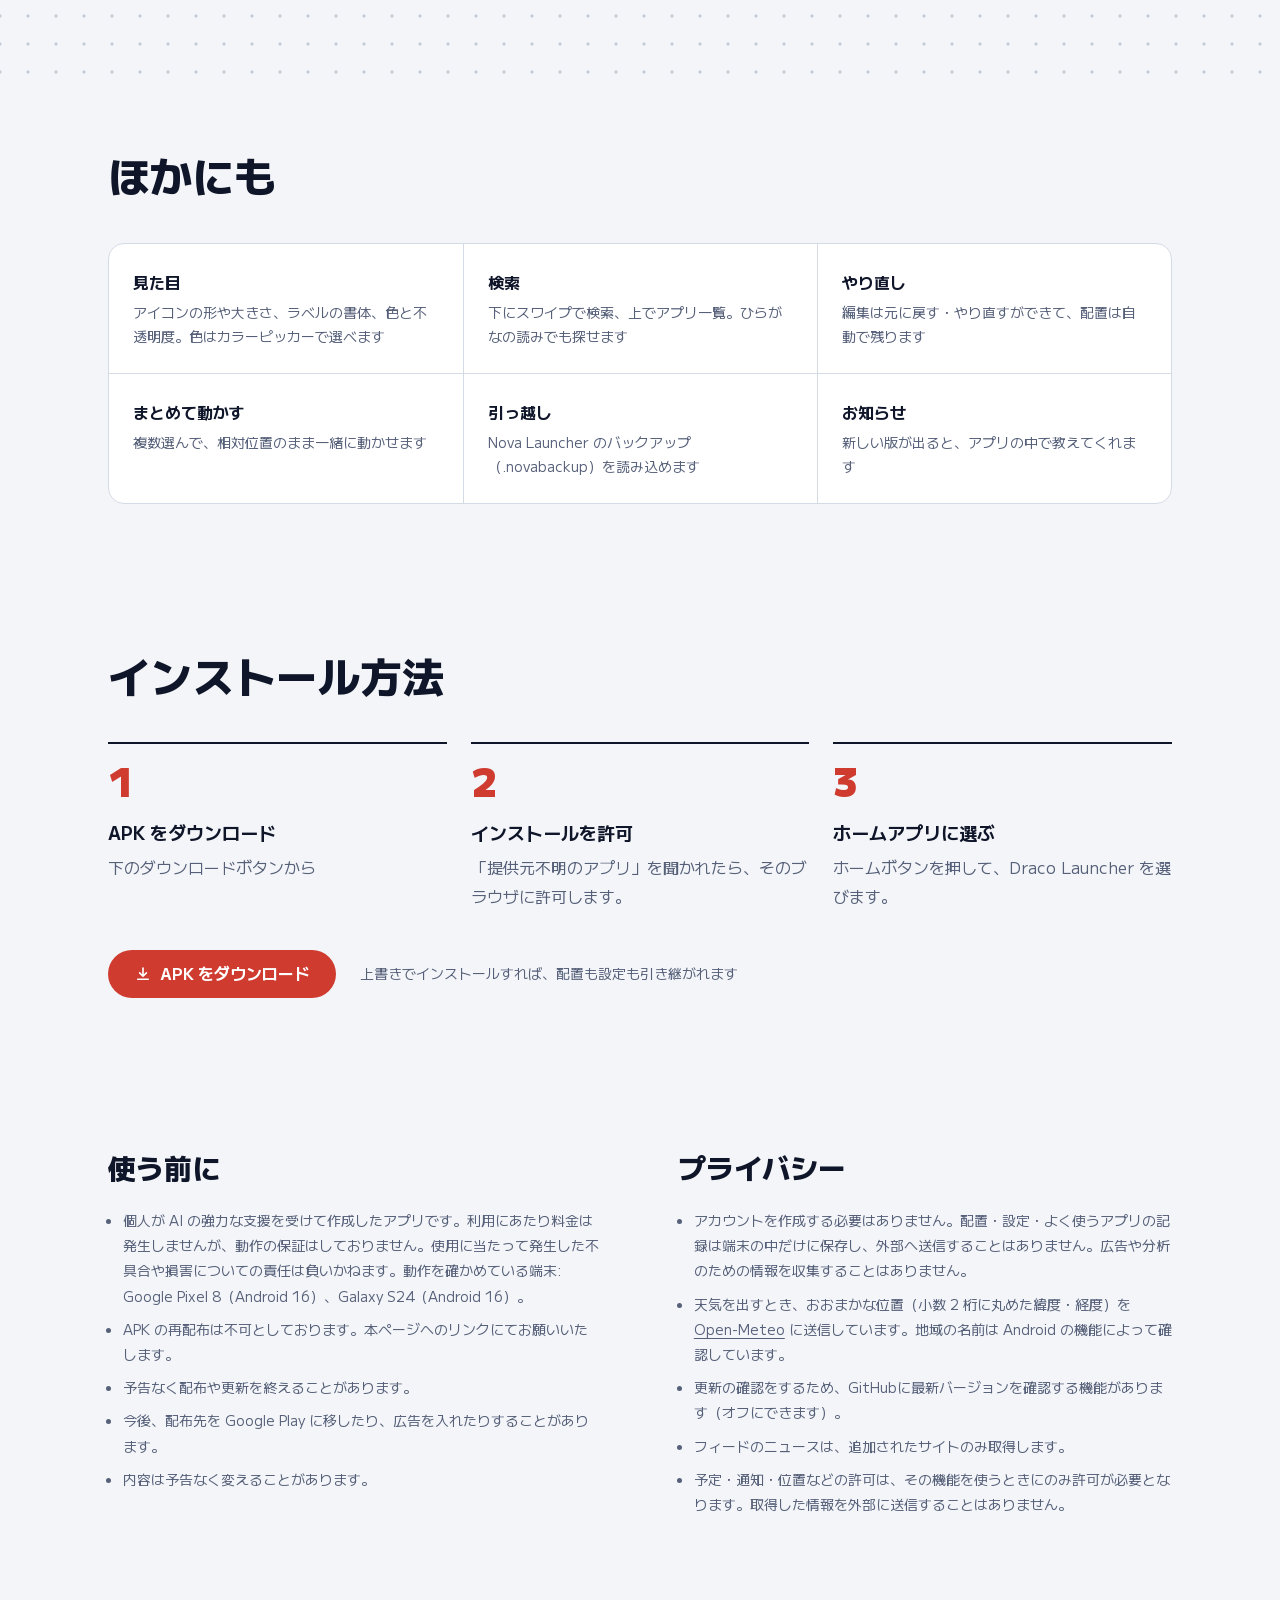
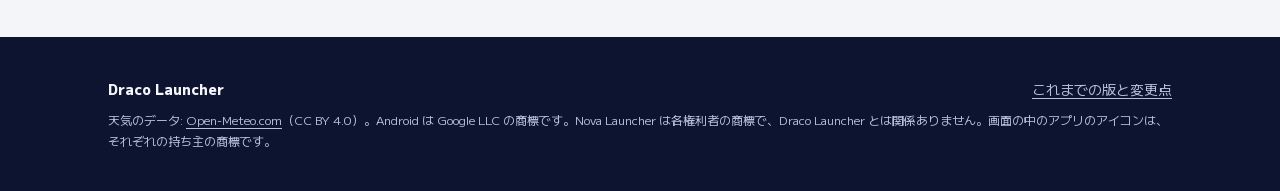
==== commit 720d138a: "紹介のページを作り直す（明るい地に点のグリッド、画面を半マスずらして並べる、竜の絵は最初の画面だけ） Co-Authored-By: Claude Opus 5.5 <noreply@anthropi" ====
--- a/index.html
+++ b/index.html
@@ -8,145 +8,197 @@
 <meta property="og:title" content="Draco Launcher">
 <meta property="og:description" content="お待たせしました、Dracoです。自由度MAXのAndroidランチャー。">
 <meta property="og:image" content="https://watanuki-azuma.github.io/draco-launcher/assets/keyvisual.webp">
+<meta name="theme-color" content="#0d1430">
 <link rel="preconnect" href="https://fonts.googleapis.com">
 <link rel="preconnect" href="https://fonts.gstatic.com" crossorigin>
-<link href="https://fonts.googleapis.com/css2?family=Dela+Gothic+One&family=Zen+Kaku+Gothic+New:wght@400;500;700&display=swap" rel="stylesheet">
-<link rel="stylesheet" href="tokens.css">
+<link href="https://fonts.googleapis.com/css2?family=M+PLUS+1:wght@400;500;700;800;900&display=swap" rel="stylesheet">
+<link rel="stylesheet" href="tokens.css?v=2">
 <style>
-  /* Hallmark · macrostructure: Workbench · tone: playful-utilitarian · anchor hue: 25 (dragon red) on 265 (night)
-   * theme: custom (vibe: 夜空・竜の赤・手づくりの道具箱) · display: Dela Gothic One + body: Zen Kaku Gothic New
-   * nav: N1a (one destination) · footer: Ft1 minimal · enrichment: real device screenshots
-   * Hallmark · pre-emit critique: P4 H4 E4 S5 R4 V4
-   */
+  /* ページそのものをホーム画面に見立てる: 点のグリッドの上に画面を置き、ところどころ半マスずらす */
   * { box-sizing: border-box; margin: 0; }
   html, body { overflow-x: clip; }
   body {
     background: var(--color-paper);
     color: var(--color-ink);
-    font-family: var(--font-body);
+    font-family: var(--font-sans);
     font-size: var(--text-md);
-    line-height: 1.85;
+    line-height: 1.8;
     -webkit-font-smoothing: antialiased;
   }
   a { color: inherit; }
   :focus-visible { outline: 2px solid var(--color-focus); outline-offset: 3px; border-radius: var(--radius-sm); }
-  h1, h2 { font-family: var(--font-display); font-weight: 400; font-style: normal; line-height: 1.3; overflow-wrap: anywhere; min-width: 0; }
+  h1, h2, h3 { font-style: normal; overflow-wrap: anywhere; min-width: 0; }
   img { display: block; max-width: 100%; height: auto; }
-  .wrap { max-width: 1100px; margin: 0 auto; padding: 0 clamp(16px, 5vw, 48px); }
+  .wrap { max-width: 1160px; margin: 0 auto; padding: 0 clamp(16px, 5vw, 48px); }
 
   .button {
     display: inline-flex; align-items: center; gap: var(--space-sm);
-    padding: 13px 24px; border-radius: var(--radius-pill);
+    padding: 14px 26px; border-radius: var(--radius-pill);
     background: var(--color-accent); color: var(--color-on-accent);
-    font-weight: 700; font-size: var(--text-md); text-decoration: none; white-space: nowrap;
+    font-weight: 700; font-size: var(--text-md); line-height: 1.2; text-decoration: none; white-space: nowrap;
     transition: background var(--dur-fast) var(--ease-out), transform var(--dur-fast) var(--ease-out);
   }
   .button:hover { background: var(--color-accent-hover); }
   .button:active { transform: translateY(1px); }
   .button svg { width: 18px; height: 18px; flex: none; }
-  .note { color: var(--color-ink-2); font-size: var(--text-sm); }
-
-  /* 上の帯 */
-  .top { display: flex; align-items: center; justify-content: space-between; gap: var(--space-md); padding-block: var(--space-md); }
-  .top b { font-family: var(--font-display); font-weight: 400; font-size: var(--text-lg); white-space: nowrap; }
-  .top a { color: var(--color-ink-2); font-size: var(--text-sm); white-space: nowrap; }
-
-  /* はじめ: 文と、実際のホーム */
-  .intro { display: grid; grid-template-columns: minmax(0, 1.15fr) minmax(0, 0.85fr); gap: clamp(32px, 6vw, 80px); align-items: center; padding-block: var(--space-2xl) var(--space-3xl); }
-  .intro h1 { font-size: var(--text-display); overflow-wrap: normal; }
-  .intro h1 span { display: inline-block; white-space: nowrap; margin-right: 0.3em; }
-  .intro p { margin-top: var(--space-lg); font-size: var(--text-lg); color: var(--color-ink-2); max-width: 26em; }
-  .intro .get { margin-top: var(--space-xl); display: flex; flex-wrap: wrap; align-items: center; gap: var(--space-md) var(--space-lg); }
-
-  /* 画面の写し（枠は描かない。角を丸めて細い線だけ） */
-  .shot { position: relative; margin: 0; }
-  .shot img { border-radius: var(--radius-shot); outline: var(--rule-hair) solid var(--color-rule); outline-offset: -1px; }
-  .pin { position: absolute; display: flex; align-items: center; gap: var(--space-sm); pointer-events: none; }
-  .pin::before { content: ""; width: 12px; height: 12px; flex: none; border-radius: 50%; background: var(--color-star); box-shadow: 0 0 0 5px oklch(86% 0.11 85 / 0.25); }
-  .pin span { background: var(--color-paper); color: var(--color-ink); font-size: var(--text-sm); font-weight: 700; padding: 4px 10px; border-radius: var(--radius-sm); white-space: nowrap; }
-  .pin.left { flex-direction: row-reverse; }
-
-  /* ページ全体の後ろに絵を固定で敷く（暗くして文字を読めるように） */
-  body::before {
-    content: ""; position: fixed; inset: 0; z-index: -1;
-    background:
-      linear-gradient(var(--color-veil), var(--color-veil)),
-      url("assets/keyvisual.webp") 70% 25% / cover no-repeat;
-  }
-
-  /* 見て回る: 1つずつ、左右を入れ替えて */
-  .tour { padding-block: var(--space-3xl) 0; display: grid; gap: var(--space-4xl); }
-  .step { display: grid; grid-template-columns: minmax(0, 0.8fr) minmax(0, 1fr); gap: clamp(32px, 7vw, 96px); align-items: center; }
-  .step.flip > .shot, .step.flip > .pair { order: 2; }
-  .step h2 { font-size: var(--text-2xl); }
-  .step p { margin-top: var(--space-md); color: var(--color-ink-2); max-width: 24em; }
-  .step .shot { max-width: 320px; }
-  .pair { display: grid; grid-template-columns: minmax(0, 1fr) minmax(0, 1fr); gap: var(--space-md); max-width: 560px; }
-  .pair .shot:last-child { margin-top: var(--space-2xl); }
-
-  /* ほか */
-  .more { padding-block: var(--space-4xl) 0; }
-  .more h2, .how h2, .terms h2 { font-size: var(--text-2xl); }
-  .more ul { list-style: none; padding: 0; margin-top: var(--space-xl); display: grid; grid-template-columns: repeat(2, minmax(0, 1fr)); gap: 0 var(--space-2xl); }
-  .more li { padding-block: var(--space-md); border-top: var(--rule-hair) solid var(--color-rule); color: var(--color-ink-2); }
-  .more li b { color: var(--color-ink); margin-right: var(--space-sm); }
-
-  .how { padding-block: var(--space-3xl) 0; }
-  .how ol { margin-top: var(--space-xl); padding-left: 1.4em; display: grid; gap: var(--space-md); max-width: 40em; }
-  .how li::marker { font-family: var(--font-display); color: var(--color-star); }
-  .how li b { display: block; }
-  .how li span { color: var(--color-ink-2); }
-  .how .get { margin-top: var(--space-xl); display: flex; flex-wrap: wrap; align-items: center; gap: var(--space-md) var(--space-lg); }
-
-  .terms { padding-block: var(--space-3xl) var(--space-2xl); }
-  .terms ul { margin-top: var(--space-lg); padding-left: 1.2em; color: var(--color-ink-2); font-size: var(--text-sm); display: grid; gap: var(--space-sm); max-width: 46em; }
-
-  footer { border-top: var(--rule-hair) solid var(--color-rule); }
-  footer .wrap { display: flex; flex-wrap: wrap; justify-content: space-between; gap: var(--space-sm) var(--space-lg); padding-block: var(--space-lg) var(--space-xl); color: var(--color-ink-2); font-size: var(--text-sm); }
-  footer a { white-space: nowrap; }
+  .note { font-size: var(--text-sm); }
+
+  /* 点のグリッド（ホームの編集モードの点と同じ考え方） */
+  .dots {
+    background-image: radial-gradient(circle, var(--color-dot) 1.3px, transparent 1.8px);
+    background-size: var(--cell) var(--cell);
+    background-position: calc(var(--half)) calc(var(--half));
+  }
+
+  /* はじめ: 夜空と竜の絵の上に、名前と一言 */
+  .hero { position: relative; background: var(--color-night); color: var(--color-on-night); isolation: isolate; }
+  .hero > img.kv {
+    position: absolute; inset: 0; z-index: -1; width: 100%; height: 100%;
+    object-fit: cover; object-position: 72% 30%;
+  }
+  .hero::after {
+    content: ""; position: absolute; inset: 0; z-index: -1;
+    background: linear-gradient(90deg, rgba(13, 20, 48, 0.92) 0%, rgba(13, 20, 48, 0.72) 42%, rgba(13, 20, 48, 0.05) 75%);
+  }
+  .top { display: flex; align-items: center; justify-content: space-between; gap: var(--space-md); padding-block: var(--space-lg); }
+  .top b { font-weight: 800; font-size: var(--text-lg); letter-spacing: 0.01em; white-space: nowrap; }
+  .top a { color: var(--color-on-night-2); font-size: var(--text-sm); white-space: nowrap; text-underline-offset: 3px; }
+  .top a:hover { color: var(--color-on-night); }
+  .hero-body { padding-block: clamp(48px, 9vw, 120px) clamp(160px, 22vw, 260px); max-width: 1160px; }
+  .hero h1 { font-weight: 900; font-size: var(--text-display); line-height: 1.08; letter-spacing: -0.01em; }
+  .hero h1 span { display: block; white-space: nowrap; }
+  .hero h1 .sub { color: var(--color-star); }
+  .hero p { margin-top: var(--space-lg); font-size: var(--text-lg); color: var(--color-on-night-2); max-width: 24em; }
+  .get { margin-top: var(--space-xl); display: flex; flex-wrap: wrap; align-items: center; gap: var(--space-md) var(--space-lg); }
+  .hero .note { color: var(--color-on-night-2); }
+
+  /* 画面: 4 列に並べ、2 列目と 4 列目を半マスずつ下げる */
+  .screens { position: relative; padding-bottom: var(--space-3xl); }
+  .board {
+    position: relative; margin-top: calc(-1 * clamp(120px, 18vw, 210px));
+    display: grid; grid-template-columns: repeat(4, minmax(0, 1fr)); gap: var(--cell) clamp(16px, 2.6vw, 36px);
+    align-items: start;
+  }
+  .tile { margin: 0; }
+  .tile:nth-child(2) { margin-top: calc(var(--cell) * 2 + var(--half)); }
+  .tile:nth-child(3) { margin-top: var(--cell); }
+  .tile:nth-child(4) { margin-top: calc(var(--cell) * 3 + var(--half)); }
+  .shot { position: relative; }
+  .shot img {
+    border-radius: var(--radius-shot);
+    box-shadow: 0 1px 0 rgba(16, 22, 42, 0.06), 0 18px 40px -18px var(--color-shade);
+    background: var(--color-night);
+  }
+  .tile figcaption { margin-top: var(--space-lg); }
+  .tile h2 { font-weight: 800; font-size: var(--text-xl); line-height: 1.35; }
+  .tile p { margin-top: var(--space-sm); color: var(--color-ink-2); }
+  .pin {
+    position: absolute; display: flex; align-items: center; gap: 6px; pointer-events: none;
+    background: var(--color-card); color: var(--color-ink); font-size: var(--text-xs); font-weight: 700;
+    padding: 4px 10px 4px 6px; border-radius: var(--radius-pill); white-space: nowrap;
+    box-shadow: 0 6px 16px -6px var(--color-shade);
+  }
+  .pin::before { content: ""; width: 10px; height: 10px; border-radius: 50%; background: var(--color-star); box-shadow: 0 0 0 3px rgba(242, 201, 76, 0.35); }
+  .inset {
+    position: absolute; width: 44%; right: 6%; bottom: 5%;
+    border-radius: 16px; overflow: hidden; outline: 3px solid rgba(255, 255, 255, 0.9);
+    box-shadow: 0 14px 30px -12px var(--color-shade);
+  }
+  .inset img { border-radius: 0; box-shadow: none; }
+
+  /* ほかにも: 白い板に 3 × 2 */
+  .more { padding-block: var(--space-2xl); }
+  .section-title { font-weight: 800; font-size: var(--text-2xl); line-height: 1.3; }
+  .more ul {
+    list-style: none; padding: 0; margin-top: var(--space-xl);
+    display: grid; grid-template-columns: repeat(3, minmax(0, 1fr));
+    background: var(--color-card); border-radius: var(--radius-md); border: 1px solid var(--color-rule);
+  }
+  .more li { padding: var(--space-lg); color: var(--color-ink-2); font-size: var(--text-sm); line-height: 1.75; }
+  .more li:nth-child(n + 4) { border-top: 1px solid var(--color-rule); }
+  .more li:not(:nth-child(3n + 1)) { border-left: 1px solid var(--color-rule); }
+  .more li b { display: block; margin-bottom: 4px; color: var(--color-ink); font-size: var(--text-md); font-weight: 700; }
+
+  /* インストール: 3 つの手順 */
+  .how { padding-block: var(--space-2xl); }
+  .how ol { list-style: none; padding: 0; margin-top: var(--space-xl); display: grid; grid-template-columns: repeat(3, minmax(0, 1fr)); gap: var(--space-lg); counter-reset: step; }
+  .how li { counter-increment: step; border-top: 2px solid var(--color-ink); padding-top: var(--space-md); }
+  .how li::before { content: counter(step); display: block; font-weight: 900; font-size: 2.5rem; line-height: 1; color: var(--color-accent); margin-bottom: var(--space-md); }
+  .how li b { display: block; font-size: var(--text-lg); font-weight: 700; }
+  .how li span { display: block; margin-top: 4px; color: var(--color-ink-2); }
+  .how .note { color: var(--color-ink-2); }
+
+  /* 使う前に・プライバシー */
+  .fine { padding-block: var(--space-2xl) var(--space-3xl); display: grid; grid-template-columns: repeat(2, minmax(0, 1fr)); gap: var(--space-xl) clamp(32px, 6vw, 80px); }
+  .fine h2 { font-weight: 800; font-size: var(--text-xl); }
+  .fine ul { margin-top: var(--space-md); padding-left: 1.1em; color: var(--color-ink-2); font-size: var(--text-sm); display: grid; gap: var(--space-sm); }
+  .fine a { text-underline-offset: 3px; }
+
+  footer { background: var(--color-night); color: var(--color-on-night-2); }
+  footer .wrap { display: flex; flex-wrap: wrap; justify-content: space-between; gap: var(--space-sm) var(--space-lg); padding-block: var(--space-xl); font-size: var(--text-sm); }
+  footer b { color: var(--color-on-night); font-weight: 800; }
+  footer a { white-space: nowrap; text-underline-offset: 3px; }
   footer .legal { flex-basis: 100%; font-size: 12px; line-height: 1.7; }
   footer .legal a { white-space: normal; }
 
-  /* 3つ目の画面を過ぎたら、下にダウンロードの帯 */
+  /* 画面を見終わってから、インストールの手順が見えるまで、下にダウンロードの帯 */
   .dock-cta {
     position: fixed; left: 50%; bottom: var(--space-md); z-index: 5;
     transform: translate(-50%, calc(100% + var(--space-xl)));
     display: flex; align-items: center; gap: var(--space-md);
-    padding: var(--space-sm) var(--space-sm) var(--space-sm) var(--space-lg);
-    background: var(--color-paper-3); border: var(--rule-hair) solid var(--color-rule); border-radius: var(--radius-pill);
-    box-shadow: 0 12px 32px var(--color-shade);
+    padding: 6px 6px 6px var(--space-lg);
+    background: rgba(255, 255, 255, 0.82); backdrop-filter: blur(16px) saturate(1.4); -webkit-backdrop-filter: blur(16px) saturate(1.4);
+    border: 1px solid var(--color-rule); border-radius: var(--radius-pill);
+    box-shadow: 0 12px 32px -10px var(--color-shade);
     transition: transform var(--dur-base) var(--ease-out);
     max-width: calc(100% - 2 * var(--space-md));
   }
   .dock-cta.shown { transform: translate(-50%, 0); }
-  .dock-cta span { font-size: var(--text-sm); white-space: nowrap; }
-
-  @media (max-width: 760px) {
-    .intro, .step { grid-template-columns: minmax(0, 1fr); }
-    .step.flip > .shot, .step.flip > .pair { order: 0; }
-    .intro .shot, .step .shot { max-width: 300px; }
-    .pair { max-width: 100%; }
-    .more ul { grid-template-columns: minmax(0, 1fr); }
+  .dock-cta span { font-size: var(--text-sm); font-weight: 700; white-space: nowrap; }
+
+  @media (max-width: 960px) {
+    .board { grid-template-columns: repeat(2, minmax(0, 1fr)); }
+    .tile:nth-child(3) { margin-top: 0; }
+    .tile:nth-child(4) { margin-top: calc(var(--cell) * 2 + var(--half)); }
+    .more ul { grid-template-columns: repeat(2, minmax(0, 1fr)); }
+    .more li { border-left: 0 !important; border-top: 1px solid var(--color-rule); }
+    .more li:nth-child(-n + 2) { border-top: 0; }
+    .more li:nth-child(2n) { border-left: 1px solid var(--color-rule) !important; }
+  }
+  @media (max-width: 640px) {
+    .hero::after { background: linear-gradient(180deg, rgba(13, 20, 48, 0.55) 0%, rgba(13, 20, 48, 0.88) 55%, rgba(13, 20, 48, 0.94) 100%); }
+    .hero h1 span { white-space: normal; }
+    .board { grid-template-columns: minmax(0, 1fr) minmax(0, 1fr); gap: var(--cell) var(--space-md); }
+    .tile h2 { font-size: var(--text-lg); }
+    .tile p { font-size: var(--text-sm); }
+    .inset { width: 50%; right: -6%; }
+    .more ul, .how ol, .fine { grid-template-columns: minmax(0, 1fr); }
+    .more li { border-left: 0 !important; border-top: 1px solid var(--color-rule) !important; }
+    .more li:first-child { border-top: 0 !important; }
     .dock-cta span { display: none; }
-    .dock-cta { padding: var(--space-sm); }
-    .pin span { font-size: 12px; }
+    .dock-cta { padding: 6px; }
+  }
+  @media (max-width: 380px) {
+    .board { grid-template-columns: minmax(0, 1fr); }
+    .tile:nth-child(n) { margin-top: 0; }
+    .tile .shot { max-width: 280px; }
   }
   @media (prefers-reduced-motion: reduce) {
-    .button, .dock-cta { transition: opacity 150ms linear; }
+    .button, .dock-cta { transition: none; }
   }
 </style>
 </head>
 <body>
 
 <main>
-<header class="wrap top">
-  <b>Draco Launcher</b>
-  <a href="https://github.com/watanuki-azuma/draco-launcher/releases">これまでの版と変更点</a>
-</header>
-
-  <section class="wrap intro" aria-labelledby="h-intro">
-    <div>
-      <h1 id="h-intro"><span>自由度MAX</span><span>Android</span><span>ランチャー</span></h1>
+  <section class="hero" aria-labelledby="h-intro">
+    <img class="kv" src="assets/keyvisual.webp" width="1672" height="941" alt="">
+    <header class="wrap top">
+      <b>Draco Launcher</b>
+      <a href="https://github.com/watanuki-azuma/draco-launcher/releases">これまでの版と変更点</a>
+    </header>
+    <div class="wrap hero-body">
+      <h1 id="h-intro"><span class="sub">自由度MAX</span><span>Android</span><span>ランチャー</span></h1>
       <p>思った通りの場所に、思った見た目で。だいたいのことはできるようにします。</p>
       <div class="get">
         <a class="button" href="https://github.com/watanuki-azuma/draco-launcher/releases/latest/download/draco-launcher.apk">
@@ -156,63 +208,54 @@
         <span class="note" data-version>Android 10 以上・無料（現在）</span>
       </div>
     </div>
-    <figure class="shot">
-      <img src="assets/shot-home.webp" width="720" height="1600" alt="Draco Launcher のホーム画面。時計と天気のウィジェット、半マスずらして並べたアプリ、下にドック">
-    </figure>
   </section>
 
-  <div class="wrap tour">
-    <section class="step" aria-labelledby="h-grid">
-      <div>
-        <h2 id="h-grid">置き場所は自由自在</h2>
-        <p>アイコンもウィジェットも、思った通りの場所に。</p>
-      </div>
-      <figure class="shot">
-        <img src="assets/shot-edit.webp" width="720" height="1600" alt="編集モードのホーム画面。半マスごとの点と、アイテムの消すボタン・選ぶ丸" loading="lazy">
-        <div class="pin" style="left: 26%; top: 66.5%"><span>グリッドの目印</span></div>
+  <section class="screens dots" id="screens" aria-label="画面">
+    <div class="wrap board">
+      <figure class="tile">
+        <div class="shot">
+          <img src="assets/shot-edit.webp" width="720" height="1600" alt="編集モードのホーム画面。半マスごとの点と、アイテムの消すボタン・選ぶ丸">
+          <span class="pin" style="left: 8%; top: 64%">グリッドの目印</span>
+        </div>
+        <figcaption>
+          <h2 id="h-grid">置き場所は自由自在</h2>
+          <p>アイコンもウィジェットも、思った通りの場所に。</p>
+        </figcaption>
       </figure>
-    </section>
-
-    <section class="step flip" aria-labelledby="h-glass">
-      <div>
-        <h2 id="h-glass">美しいガラス表現を、あなたのホームに</h2>
-        <p>ドックも、フォルダも、あなたの世界を邪魔しません。</p>
-      </div>
-      <div class="pair">
-        <figure class="shot">
-          <img src="assets/shot-glass.webp" width="720" height="1600" alt="ガラスをオンにしたホーム画面。時計・天気・ドックがガラスの板になっている" loading="lazy">
-        </figure>
-        <figure class="shot">
-          <img src="assets/shot-glass-folder.webp" width="720" height="1600" alt="ガラスのフォルダを開いたところ" loading="lazy">
-          <div class="pin left" style="right: 8%; top: 18%"><span>フォルダも</span></div>
-        </figure>
-      </div>
-    </section>
-
-    <section class="step" aria-labelledby="h-feed" id="third">
-      <div>
-        <h2 id="h-feed">左にはあなたのスペースを。</h2>
-        <p>今日の予定や天気、あなたに必要なことがここにあります。</p>
-      </div>
-      <figure class="shot">
-        <img src="assets/shot-feed.webp" width="720" height="1600" alt="フィードの画面。天気のカードに今の天気、時間ごと、5日分の予報" loading="lazy">
+      <figure class="tile">
+        <div class="shot">
+          <img src="assets/shot-glass.webp" width="720" height="1600" alt="ガラスをオンにしたホーム画面。時計・天気・ドックがガラスの板になっている">
+          <div class="inset"><img src="assets/shot-glass-folder.webp" width="720" height="1600" alt="ガラスのフォルダを開いたところ" loading="lazy"></div>
+        </div>
+        <figcaption>
+          <h2 id="h-glass">美しいガラス表現を、あなたのホームに</h2>
+          <p>ドックも、フォルダも、あなたの世界を邪魔しません。</p>
+        </figcaption>
       </figure>
-    </section>
-
-    <section class="step flip" aria-labelledby="h-widget">
-      <div>
-        <h2 id="h-widget">Dracoのために設計されたウィジェットも</h2>
-        <p>今を知るためのツールや、便利に使うためのツールがこれ一つで</p>
-      </div>
-      <figure class="shot">
-        <img src="assets/shot-page2.webp" width="720" height="1600" alt="2ページ目。Wi-Fi・Bluetooth・懐中電灯・マナーのボタンと、電池のウィジェット" loading="lazy">
-        <div class="pin left" style="right: 6%; top: 14%"><span>ワンタッチで</span></div>
+      <figure class="tile">
+        <div class="shot">
+          <img src="assets/shot-feed.webp" width="720" height="1600" alt="フィードの画面。天気のカードに今の天気、時間ごと、5日分の予報" loading="lazy">
+        </div>
+        <figcaption>
+          <h2 id="h-feed">左にはあなたのスペースを。</h2>
+          <p>今日の予定や天気、あなたに必要なことがここにあります。</p>
+        </figcaption>
       </figure>
-    </section>
-  </div>
+      <figure class="tile">
+        <div class="shot">
+          <img src="assets/shot-page2.webp" width="720" height="1600" alt="2ページ目。Wi-Fi・Bluetooth・懐中電灯・マナーのボタンと、電池のウィジェット" loading="lazy">
+          <span class="pin" style="right: 6%; top: 13%">ワンタッチで</span>
+        </div>
+        <figcaption>
+          <h2 id="h-widget">Dracoのために設計されたウィジェットも</h2>
+          <p>今を知るためのツールや、便利に使うためのツールがこれ一つで</p>
+        </figcaption>
+      </figure>
+    </div>
+  </section>
 
   <section class="wrap more" aria-labelledby="h-more">
-    <h2 id="h-more">ほかにも</h2>
+    <h2 class="section-title" id="h-more">ほかにも</h2>
     <ul>
       <li><b>見た目</b>アイコンの形や大きさ、ラベルの書体、色と不透明度。色はカラーピッカーで選べます</li>
       <li><b>検索</b>下にスワイプで検索、上でアプリ一覧。ひらがなの読みでも探せます</li>
@@ -224,7 +267,7 @@
   </section>
 
   <section class="wrap how" aria-labelledby="h-how">
-    <h2 id="h-how">インストール方法</h2>
+    <h2 class="section-title" id="h-how">インストール方法</h2>
     <ol>
       <li><b>APK をダウンロード</b><span>下のダウンロードボタンから</span></li>
       <li><b>インストールを許可</b><span>「提供元不明のアプリ」を聞かれたら、そのブラウザに許可します。</span></li>
@@ -239,32 +282,33 @@
     </div>
   </section>
 
-  <section class="wrap terms" aria-labelledby="h-terms">
-    <h2 id="h-terms">使う前に</h2>
-    <ul>
-      <li>個人が AI の強力な支援を受けて作成したアプリです。利用にあたり料金は発生しませんが、動作の保証はしておりません。使用に当たって発生した不具合や損害についての責任は負いかねます。動作を確かめている端末: Google Pixel 8（Android 16）、Galaxy S24（Android 16）。</li>
-      <li>APK の再配布は不可としております。本ページへのリンクにてお願いいたします。</li>
-      <li>予告なく配布や更新を終えることがあります。</li>
-      <li>今後、配布先を Google Play に移したり、広告を入れたりすることがあります。</li>
-      <li>内容は予告なく変えることがあります。</li>
-    </ul>
-  </section>
-
-  <section class="wrap terms" aria-labelledby="h-privacy">
-    <h2 id="h-privacy">プライバシー</h2>
-    <ul>
-      <li>アカウントを作成する必要はありません。配置・設定・よく使うアプリの記録は端末の中だけに保存し、外部へ送信することはありません。広告や分析のための情報を収集することはありません。</li>
-      <li>天気を出すとき、おおまかな位置（小数 2 桁に丸めた緯度・経度）を <a href="https://open-meteo.com/">Open-Meteo</a> に送信しています。地域の名前は Android の機能によって確認しています。</li>
-      <li>更新の確認をするため、GitHubに最新バージョンを確認する機能があります（オフにできます）。</li>
-      <li>フィードのニュースは、追加されたサイトのみ取得します。</li>
-      <li>予定・通知・位置などの許可は、その機能を使うときにのみ許可が必要となります。取得した情報を外部に送信することはありません。</li>
-    </ul>
-  </section>
+  <div class="wrap fine">
+    <section aria-labelledby="h-terms">
+      <h2 id="h-terms">使う前に</h2>
+      <ul>
+        <li>個人が AI の強力な支援を受けて作成したアプリです。利用にあたり料金は発生しませんが、動作の保証はしておりません。使用に当たって発生した不具合や損害についての責任は負いかねます。動作を確かめている端末: Google Pixel 8（Android 16）、Galaxy S24（Android 16）。</li>
+        <li>APK の再配布は不可としております。本ページへのリンクにてお願いいたします。</li>
+        <li>予告なく配布や更新を終えることがあります。</li>
+        <li>今後、配布先を Google Play に移したり、広告を入れたりすることがあります。</li>
+        <li>内容は予告なく変えることがあります。</li>
+      </ul>
+    </section>
+    <section aria-labelledby="h-privacy">
+      <h2 id="h-privacy">プライバシー</h2>
+      <ul>
+        <li>アカウントを作成する必要はありません。配置・設定・よく使うアプリの記録は端末の中だけに保存し、外部へ送信することはありません。広告や分析のための情報を収集することはありません。</li>
+        <li>天気を出すとき、おおまかな位置（小数 2 桁に丸めた緯度・経度）を <a href="https://open-meteo.com/">Open-Meteo</a> に送信しています。地域の名前は Android の機能によって確認しています。</li>
+        <li>更新の確認をするため、GitHubに最新バージョンを確認する機能があります（オフにできます）。</li>
+        <li>フィードのニュースは、追加されたサイトのみ取得します。</li>
+        <li>予定・通知・位置などの許可は、その機能を使うときにのみ許可が必要となります。取得した情報を外部に送信することはありません。</li>
+      </ul>
+    </section>
+  </div>
 </main>
 
 <footer>
   <div class="wrap">
-    <span>Draco Launcher</span>
+    <b>Draco Launcher</b>
     <a href="https://github.com/watanuki-azuma/draco-launcher/releases">これまでの版と変更点</a>
     <small class="legal">天気のデータ: <a href="https://open-meteo.com/">Open-Meteo.com</a>（CC BY 4.0）。Android は Google LLC の商標です。Nova Launcher は各権利者の商標で、Draco Launcher とは関係ありません。画面の中のアプリのアイコンは、それぞれの持ち主の商標です。</small>
   </div>
@@ -279,18 +323,18 @@
 </div>
 
 <script>
-  // 3つ目の画面を過ぎてから、インストール方法のボタンが見えるまでの間だけ、下に帯を出す
+  // 画面を見て下に進んでから、インストールの手順が見えるまでの間だけ、下に帯を出す
   const bar = document.getElementById("dock-cta");
-  const third = document.getElementById("third");
+  const screens = document.getElementById("screens");
   const how = document.getElementById("h-how");
-  let pastThird = false, howVisible = false;
+  let pastScreens = false, howVisible = false;
   function update() {
-    const on = pastThird && !howVisible;
+    const on = pastScreens && !howVisible;
     bar.classList.toggle("shown", on);
     bar.setAttribute("aria-hidden", on ? "false" : "true");
     bar.querySelector("a").tabIndex = on ? 0 : -1;
   }
-  new IntersectionObserver(([e]) => { pastThird = e.boundingClientRect.top < 0 || e.isIntersecting; update(); }, { threshold: 0.5 }).observe(third);
+  new IntersectionObserver(([e]) => { pastScreens = e.boundingClientRect.top < 0; update(); }, { threshold: [0, 0.3, 0.6] }).observe(screens);
   new IntersectionObserver(([e]) => { howVisible = e.isIntersecting || e.boundingClientRect.top < 0; update(); }).observe(how);
 
   // 最新の版の番号と日付
--- a/tokens.css
+++ b/tokens.css
@@ -1,48 +1,51 @@
-/* Hallmark · custom theme · vibe: 夜空・竜の赤・手づくりの道具箱
- * axes: dark / display-heavy / warm
+/* Draco Launcher の紹介ページの色と寸法。
+ * 明るい地に、ホームの編集モードと同じ点のグリッド。竜の赤はダウンロードだけに使う。
  */
 :root {
-  --color-paper: oklch(16% 0.05 265);
-  --color-paper-2: oklch(21% 0.055 265);
-  --color-paper-3: oklch(26% 0.06 265);
-  --color-ink: oklch(94% 0.012 80);
-  --color-ink-2: oklch(74% 0.045 265);
-  --color-rule: oklch(94% 0.012 80 / 0.14);
-  --color-accent: oklch(52% 0.17 25);
-  --color-accent-hover: oklch(57% 0.18 25);
-  --color-on-accent: oklch(99% 0 0);
-  --color-star: oklch(86% 0.11 85);
-  --color-focus: oklch(86% 0.11 85);
-  --color-shade: oklch(10% 0.04 265 / 0.6);
-  --color-veil: oklch(16% 0.05 265 / 0.78);
+  --color-paper: #f3f5f8;
+  --color-paper-2: #e9edf3;
+  --color-card: #ffffff;
+  --color-ink: #10162a;
+  --color-ink-2: #566079;
+  --color-rule: #d5dbe5;
+  --color-dot: #c3cad7;
+  --color-night: #0d1430;
+  --color-on-night: #f4f6fb;
+  --color-on-night-2: #b9c1d9;
+  --color-accent: #cf3b2f;
+  --color-accent-hover: #b8301f;
+  --color-on-accent: #ffffff;
+  --color-star: #f2c94c;
+  --color-focus: #2f6bff;
+  --color-shade: rgba(16, 22, 42, 0.16);
 
-  --font-display: "Dela Gothic One", "Hiragino Sans", system-ui, sans-serif;
-  --font-body: "Zen Kaku Gothic New", "Hiragino Sans", system-ui, sans-serif;
+  --font-sans: "M PLUS 1", "Hiragino Sans", "Noto Sans JP", system-ui, sans-serif;
 
+  --text-xs: 0.8125rem;
   --text-sm: 0.875rem;
   --text-md: 1rem;
-  --text-lg: 1.1875rem;
-  --text-xl: 1.5rem;
-  --text-2xl: clamp(1.75rem, 3.6vw, 2.5rem);
-  --text-display: clamp(2rem, 5vw, 3.75rem);
+  --text-lg: 1.125rem;
+  --text-xl: clamp(1.375rem, 2.4vw, 1.75rem);
+  --text-2xl: clamp(1.75rem, 3.4vw, 2.625rem);
+  --text-display: clamp(2.5rem, 7.2vw, 5.75rem);
 
-  --space-xs: 4px;
+  /* 1 マス。点のグリッドとレイアウトのずらしに使う */
+  --cell: 28px;
+  --half: calc(var(--cell) / 2);
+
   --space-sm: 8px;
   --space-md: 16px;
   --space-lg: 24px;
   --space-xl: 40px;
-  --space-2xl: 64px;
-  --space-3xl: 104px;
-  --space-4xl: 160px;
+  --space-2xl: 72px;
+  --space-3xl: 120px;
 
-  --radius-sm: 10px;
-  --radius-shot: 28px;
+  --radius-sm: 8px;
+  --radius-md: 16px;
+  --radius-shot: 26px;
   --radius-pill: 999px;
-  --rule-hair: 1px;
 
   --ease-out: cubic-bezier(0.22, 1, 0.36, 1);
-  --ease-in: cubic-bezier(0.55, 0, 1, 0.45);
-  --ease-in-out: cubic-bezier(0.65, 0, 0.35, 1);
   --dur-fast: 150ms;
-  --dur-base: 240ms;
+  --dur-base: 260ms;
 }
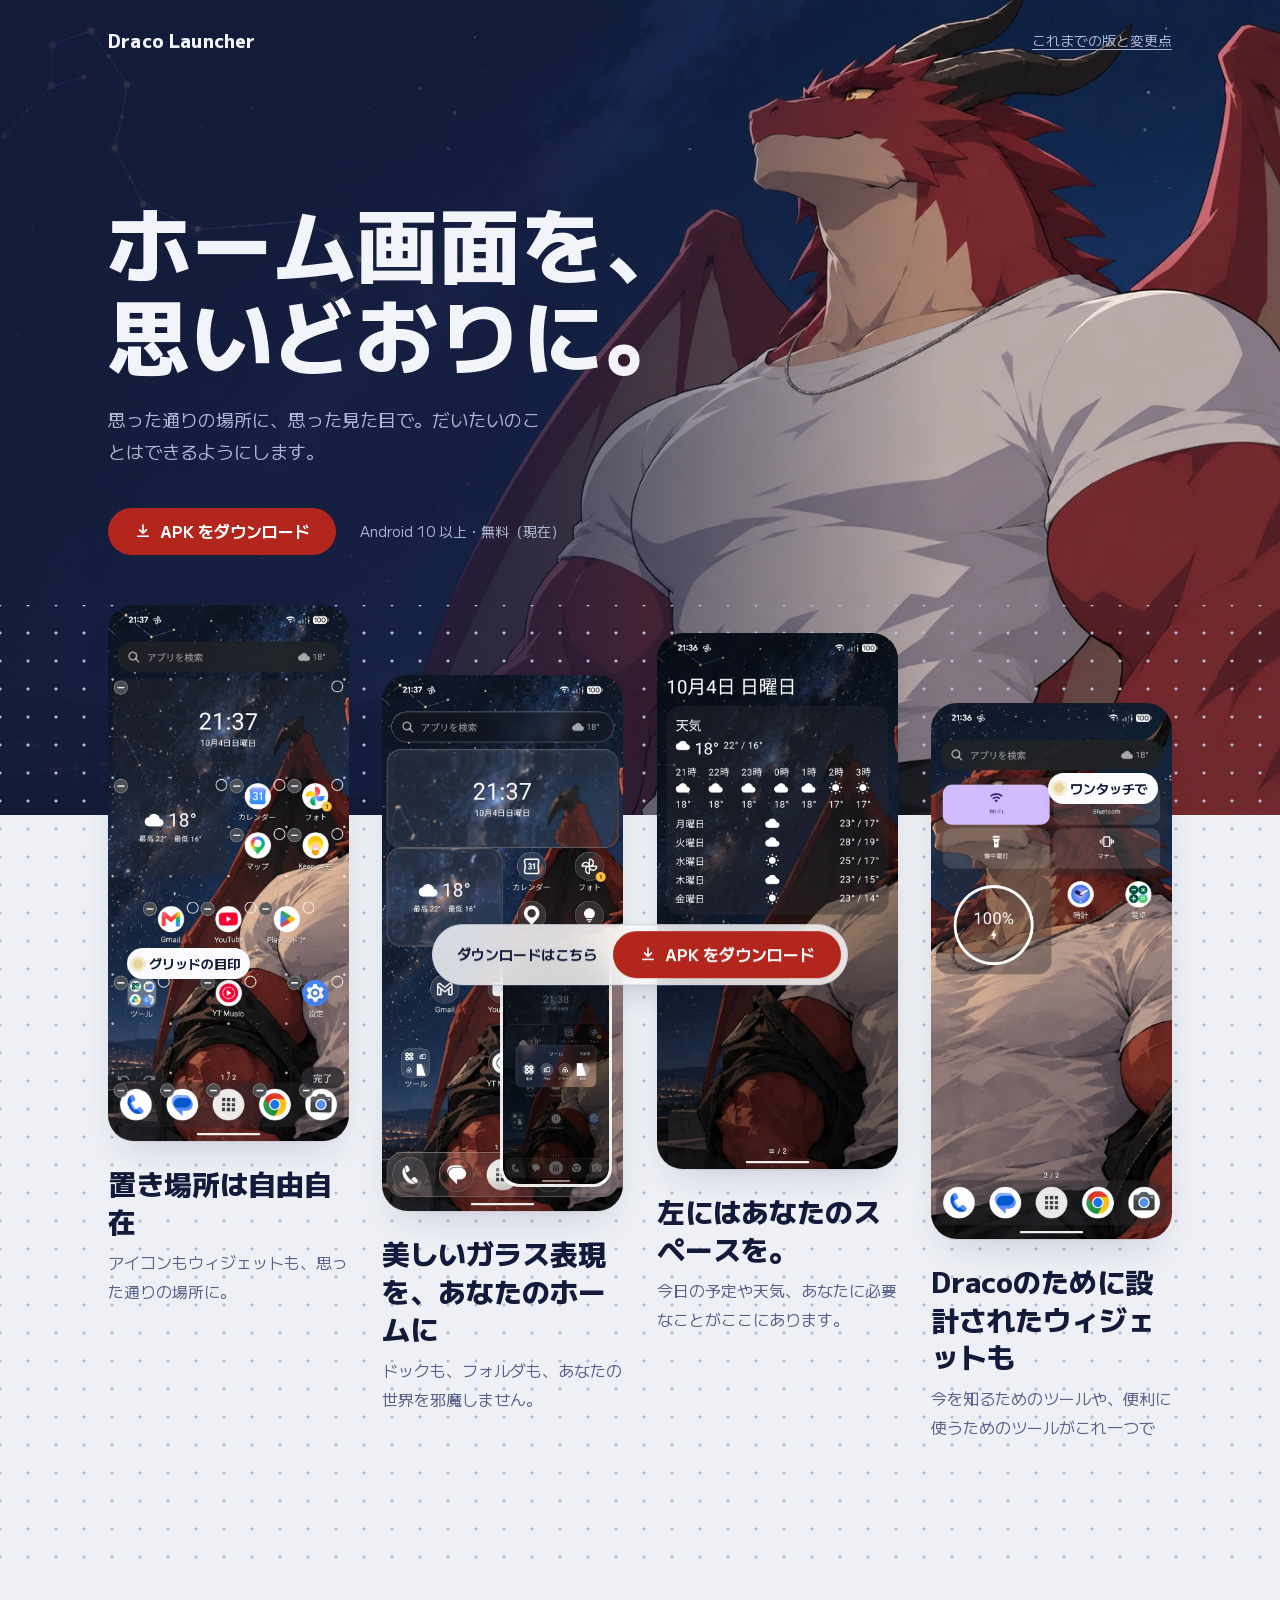
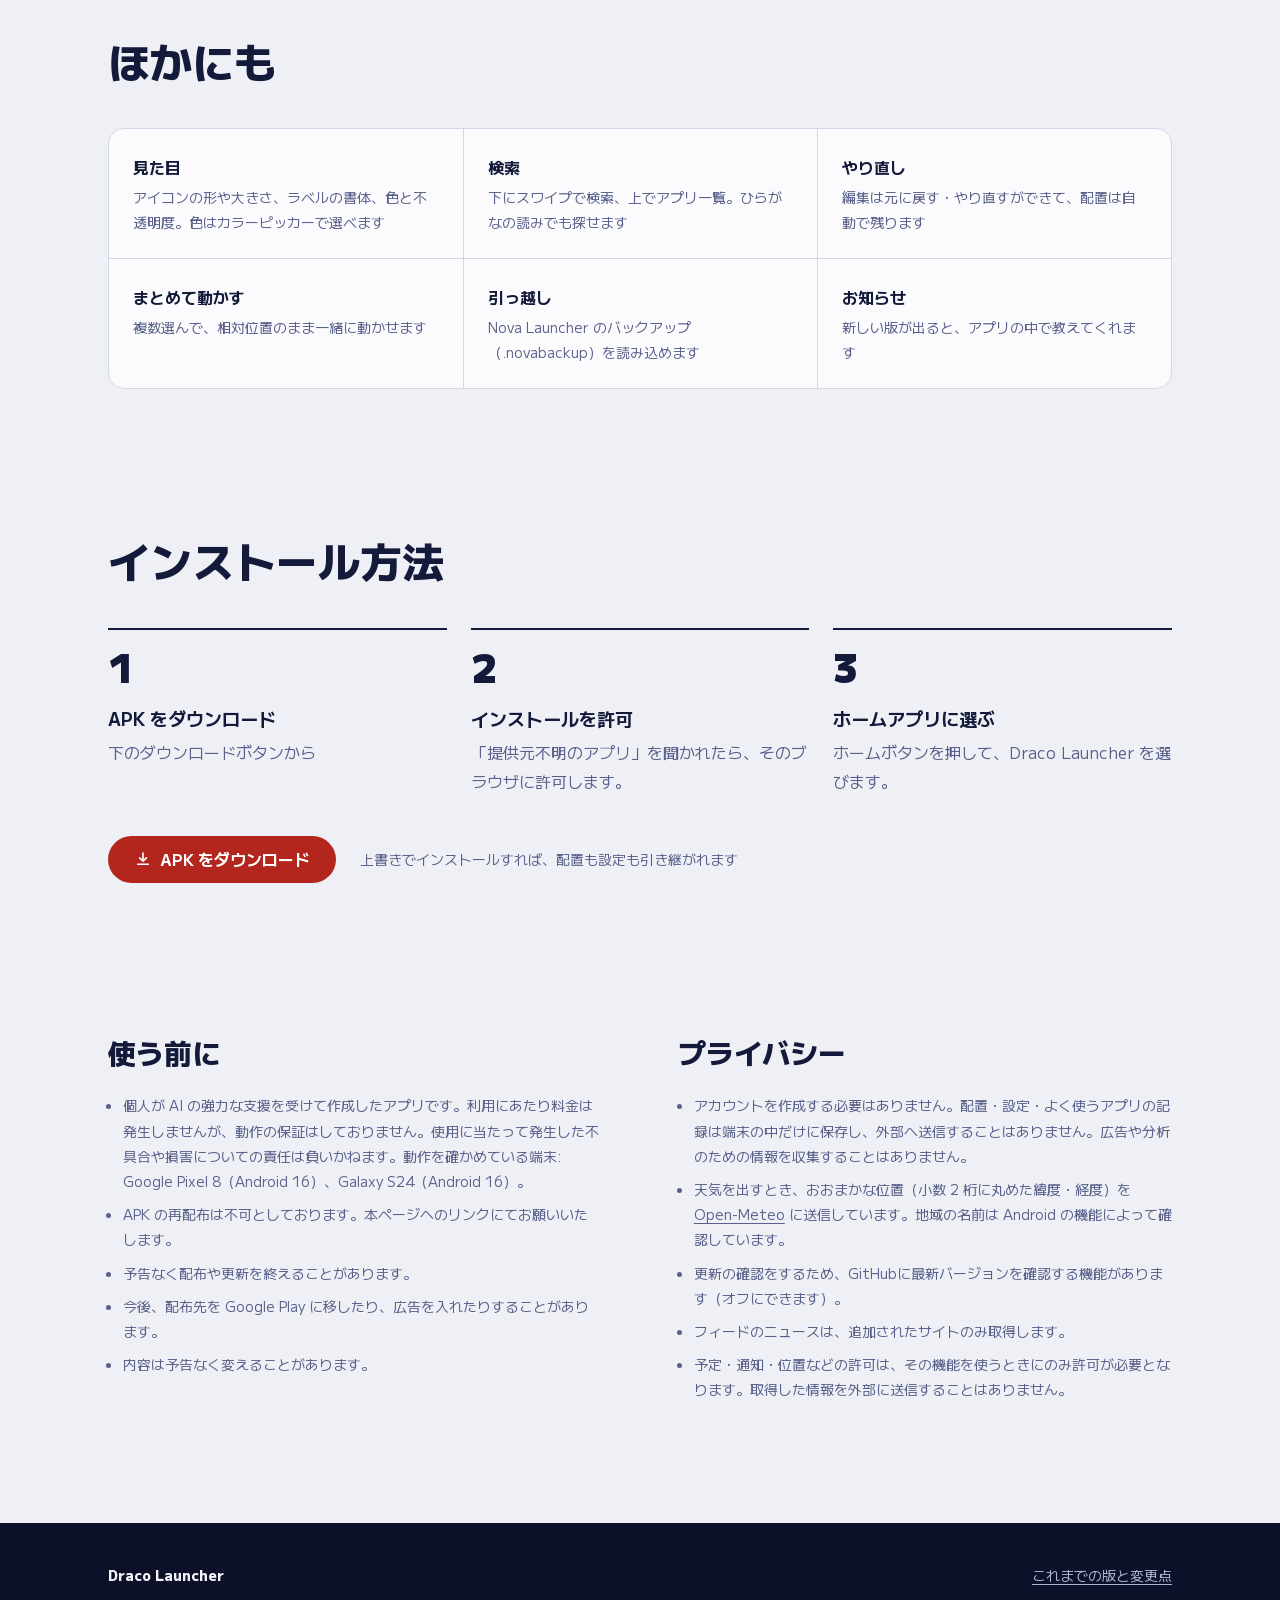
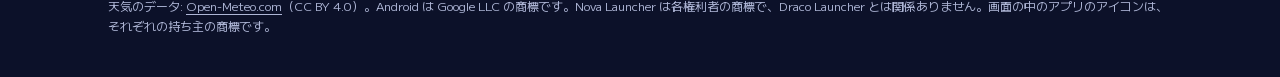
==== commit e53b84d1: "紹介のページ: 色をキービジュアルから取り直し、標語を「ホーム画面を、思いどおりに。」にする Co-Authored-By: Claude Opus 5.5 <noreply@anthropic.co" ====
--- a/index.html
+++ b/index.html
@@ -4,15 +4,15 @@
 <meta charset="utf-8">
 <meta name="viewport" content="width=device-width, initial-scale=1">
 <title>Draco Launcher</title>
-<meta name="description" content="お待たせしました、Dracoです。自由度MAXのAndroidランチャー。">
+<meta name="description" content="お待たせしました、Dracoです。ホーム画面を思いどおりにできる Android ランチャー。">
 <meta property="og:title" content="Draco Launcher">
-<meta property="og:description" content="お待たせしました、Dracoです。自由度MAXのAndroidランチャー。">
+<meta property="og:description" content="お待たせしました、Dracoです。ホーム画面を思いどおりにできる Android ランチャー。">
 <meta property="og:image" content="https://watanuki-azuma.github.io/draco-launcher/assets/keyvisual.webp">
-<meta name="theme-color" content="#0d1430">
+<meta name="theme-color" content="#141b3a">
 <link rel="preconnect" href="https://fonts.googleapis.com">
 <link rel="preconnect" href="https://fonts.gstatic.com" crossorigin>
 <link href="https://fonts.googleapis.com/css2?family=M+PLUS+1:wght@400;500;700;800;900&display=swap" rel="stylesheet">
-<link rel="stylesheet" href="tokens.css?v=2">
+<link rel="stylesheet" href="tokens.css?v=3">
 <style>
   /* ページそのものをホーム画面に見立てる: 点のグリッドの上に画面を置き、ところどころ半マスずらす */
   * { box-sizing: border-box; margin: 0; }
@@ -58,16 +58,15 @@
   }
   .hero::after {
     content: ""; position: absolute; inset: 0; z-index: -1;
-    background: linear-gradient(90deg, rgba(13, 20, 48, 0.92) 0%, rgba(13, 20, 48, 0.72) 42%, rgba(13, 20, 48, 0.05) 75%);
+    background: linear-gradient(90deg, rgba(20, 27, 58, 0.94) 0%, rgba(20, 27, 58, 0.74) 40%, rgba(20, 27, 58, 0) 74%);
   }
   .top { display: flex; align-items: center; justify-content: space-between; gap: var(--space-md); padding-block: var(--space-lg); }
   .top b { font-weight: 800; font-size: var(--text-lg); letter-spacing: 0.01em; white-space: nowrap; }
   .top a { color: var(--color-on-night-2); font-size: var(--text-sm); white-space: nowrap; text-underline-offset: 3px; }
   .top a:hover { color: var(--color-on-night); }
   .hero-body { padding-block: clamp(48px, 9vw, 120px) clamp(160px, 22vw, 260px); max-width: 1160px; }
-  .hero h1 { font-weight: 900; font-size: var(--text-display); line-height: 1.08; letter-spacing: -0.01em; }
+  .hero h1 { font-weight: 800; font-size: var(--text-display); line-height: 1.12; letter-spacing: 0.01em; }
   .hero h1 span { display: block; white-space: nowrap; }
-  .hero h1 .sub { color: var(--color-star); }
   .hero p { margin-top: var(--space-lg); font-size: var(--text-lg); color: var(--color-on-night-2); max-width: 24em; }
   .get { margin-top: var(--space-xl); display: flex; flex-wrap: wrap; align-items: center; gap: var(--space-md) var(--space-lg); }
   .hero .note { color: var(--color-on-night-2); }
@@ -86,7 +85,7 @@
   .shot { position: relative; }
   .shot img {
     border-radius: var(--radius-shot);
-    box-shadow: 0 1px 0 rgba(16, 22, 42, 0.06), 0 18px 40px -18px var(--color-shade);
+    box-shadow: 0 1px 0 rgba(20, 27, 58, 0.06), 0 18px 40px -18px var(--color-shade);
     background: var(--color-night);
   }
   .tile figcaption { margin-top: var(--space-lg); }
@@ -98,7 +97,7 @@
     padding: 4px 10px 4px 6px; border-radius: var(--radius-pill); white-space: nowrap;
     box-shadow: 0 6px 16px -6px var(--color-shade);
   }
-  .pin::before { content: ""; width: 10px; height: 10px; border-radius: 50%; background: var(--color-star); box-shadow: 0 0 0 3px rgba(242, 201, 76, 0.35); }
+  .pin::before { content: ""; width: 10px; height: 10px; border-radius: 50%; background: var(--color-star); box-shadow: 0 0 0 3px rgba(232, 212, 154, 0.45); }
   .inset {
     position: absolute; width: 44%; right: 6%; bottom: 5%;
     border-radius: 16px; overflow: hidden; outline: 3px solid rgba(255, 255, 255, 0.9);
@@ -123,7 +122,7 @@
   .how { padding-block: var(--space-2xl); }
   .how ol { list-style: none; padding: 0; margin-top: var(--space-xl); display: grid; grid-template-columns: repeat(3, minmax(0, 1fr)); gap: var(--space-lg); counter-reset: step; }
   .how li { counter-increment: step; border-top: 2px solid var(--color-ink); padding-top: var(--space-md); }
-  .how li::before { content: counter(step); display: block; font-weight: 900; font-size: 2.5rem; line-height: 1; color: var(--color-accent); margin-bottom: var(--space-md); }
+  .how li::before { content: counter(step); display: block; font-weight: 900; font-size: 2.5rem; line-height: 1; color: var(--color-ink); margin-bottom: var(--space-md); }
   .how li b { display: block; font-size: var(--text-lg); font-weight: 700; }
   .how li span { display: block; margin-top: 4px; color: var(--color-ink-2); }
   .how .note { color: var(--color-ink-2); }
@@ -134,7 +133,7 @@
   .fine ul { margin-top: var(--space-md); padding-left: 1.1em; color: var(--color-ink-2); font-size: var(--text-sm); display: grid; gap: var(--space-sm); }
   .fine a { text-underline-offset: 3px; }
 
-  footer { background: var(--color-night); color: var(--color-on-night-2); }
+  footer { background: var(--color-night-2); color: var(--color-on-night-2); }
   footer .wrap { display: flex; flex-wrap: wrap; justify-content: space-between; gap: var(--space-sm) var(--space-lg); padding-block: var(--space-xl); font-size: var(--text-sm); }
   footer b { color: var(--color-on-night); font-weight: 800; }
   footer a { white-space: nowrap; text-underline-offset: 3px; }
@@ -166,7 +165,7 @@
     .more li:nth-child(2n) { border-left: 1px solid var(--color-rule) !important; }
   }
   @media (max-width: 640px) {
-    .hero::after { background: linear-gradient(180deg, rgba(13, 20, 48, 0.55) 0%, rgba(13, 20, 48, 0.88) 55%, rgba(13, 20, 48, 0.94) 100%); }
+    .hero::after { background: linear-gradient(180deg, rgba(20, 27, 58, 0.5) 0%, rgba(20, 27, 58, 0.86) 55%, rgba(20, 27, 58, 0.94) 100%); }
     .hero h1 span { white-space: normal; }
     .board { grid-template-columns: minmax(0, 1fr) minmax(0, 1fr); gap: var(--cell) var(--space-md); }
     .tile h2 { font-size: var(--text-lg); }
@@ -198,7 +197,7 @@
       <a href="https://github.com/watanuki-azuma/draco-launcher/releases">これまでの版と変更点</a>
     </header>
     <div class="wrap hero-body">
-      <h1 id="h-intro"><span class="sub">自由度MAX</span><span>Android</span><span>ランチャー</span></h1>
+      <h1 id="h-intro"><span>ホーム画面を、</span><span>思いどおりに。</span></h1>
       <p>思った通りの場所に、思った見た目で。だいたいのことはできるようにします。</p>
       <div class="get">
         <a class="button" href="https://github.com/watanuki-azuma/draco-launcher/releases/latest/download/draco-launcher.apk">
--- a/tokens.css
+++ b/tokens.css
@@ -1,23 +1,24 @@
 /* Draco Launcher の紹介ページの色と寸法。
- * 明るい地に、ホームの編集モードと同じ点のグリッド。竜の赤はダウンロードだけに使う。
+ * 色はすべてキービジュアルから取る: 夜空の藍・竜の紅・Tシャツの白・星の淡い金。
+ * 文字・点・線・影は藍に寄せ、紅はダウンロードだけ、金は点の印だけに使う。
  */
 :root {
-  --color-paper: #f3f5f8;
-  --color-paper-2: #e9edf3;
-  --color-card: #ffffff;
-  --color-ink: #10162a;
-  --color-ink-2: #566079;
-  --color-rule: #d5dbe5;
-  --color-dot: #c3cad7;
-  --color-night: #0d1430;
-  --color-on-night: #f4f6fb;
-  --color-on-night-2: #b9c1d9;
-  --color-accent: #cf3b2f;
-  --color-accent-hover: #b8301f;
+  --color-paper: #eef0f6;      /* Tシャツの白（影の青み） */
+  --color-card: #fbfbfd;
+  --color-ink: #141b3a;        /* 夜空の藍 */
+  --color-ink-2: #59618a;
+  --color-rule: #d3d8e8;
+  --color-dot: #b4bbd6;
+  --color-night: #141b3a;
+  --color-night-2: #0c1129;
+  --color-on-night: #f3f4fa;
+  --color-on-night-2: #aeb6d6;
+  --color-accent: #b3261e;     /* 竜の紅 */
+  --color-accent-hover: #9b1f18;
   --color-on-accent: #ffffff;
-  --color-star: #f2c94c;
-  --color-focus: #2f6bff;
-  --color-shade: rgba(16, 22, 42, 0.16);
+  --color-star: #e8d49a;       /* 星の淡い金 */
+  --color-focus: #4c6ef5;
+  --color-shade: rgba(20, 27, 58, 0.22);
 
   --font-sans: "M PLUS 1", "Hiragino Sans", "Noto Sans JP", system-ui, sans-serif;
 
@@ -27,7 +28,7 @@
   --text-lg: 1.125rem;
   --text-xl: clamp(1.375rem, 2.4vw, 1.75rem);
   --text-2xl: clamp(1.75rem, 3.4vw, 2.625rem);
-  --text-display: clamp(2.5rem, 7.2vw, 5.75rem);
+  --text-display: clamp(2.375rem, 6.4vw, 5.25rem);
 
   /* 1 マス。点のグリッドとレイアウトのずらしに使う */
   --cell: 28px;
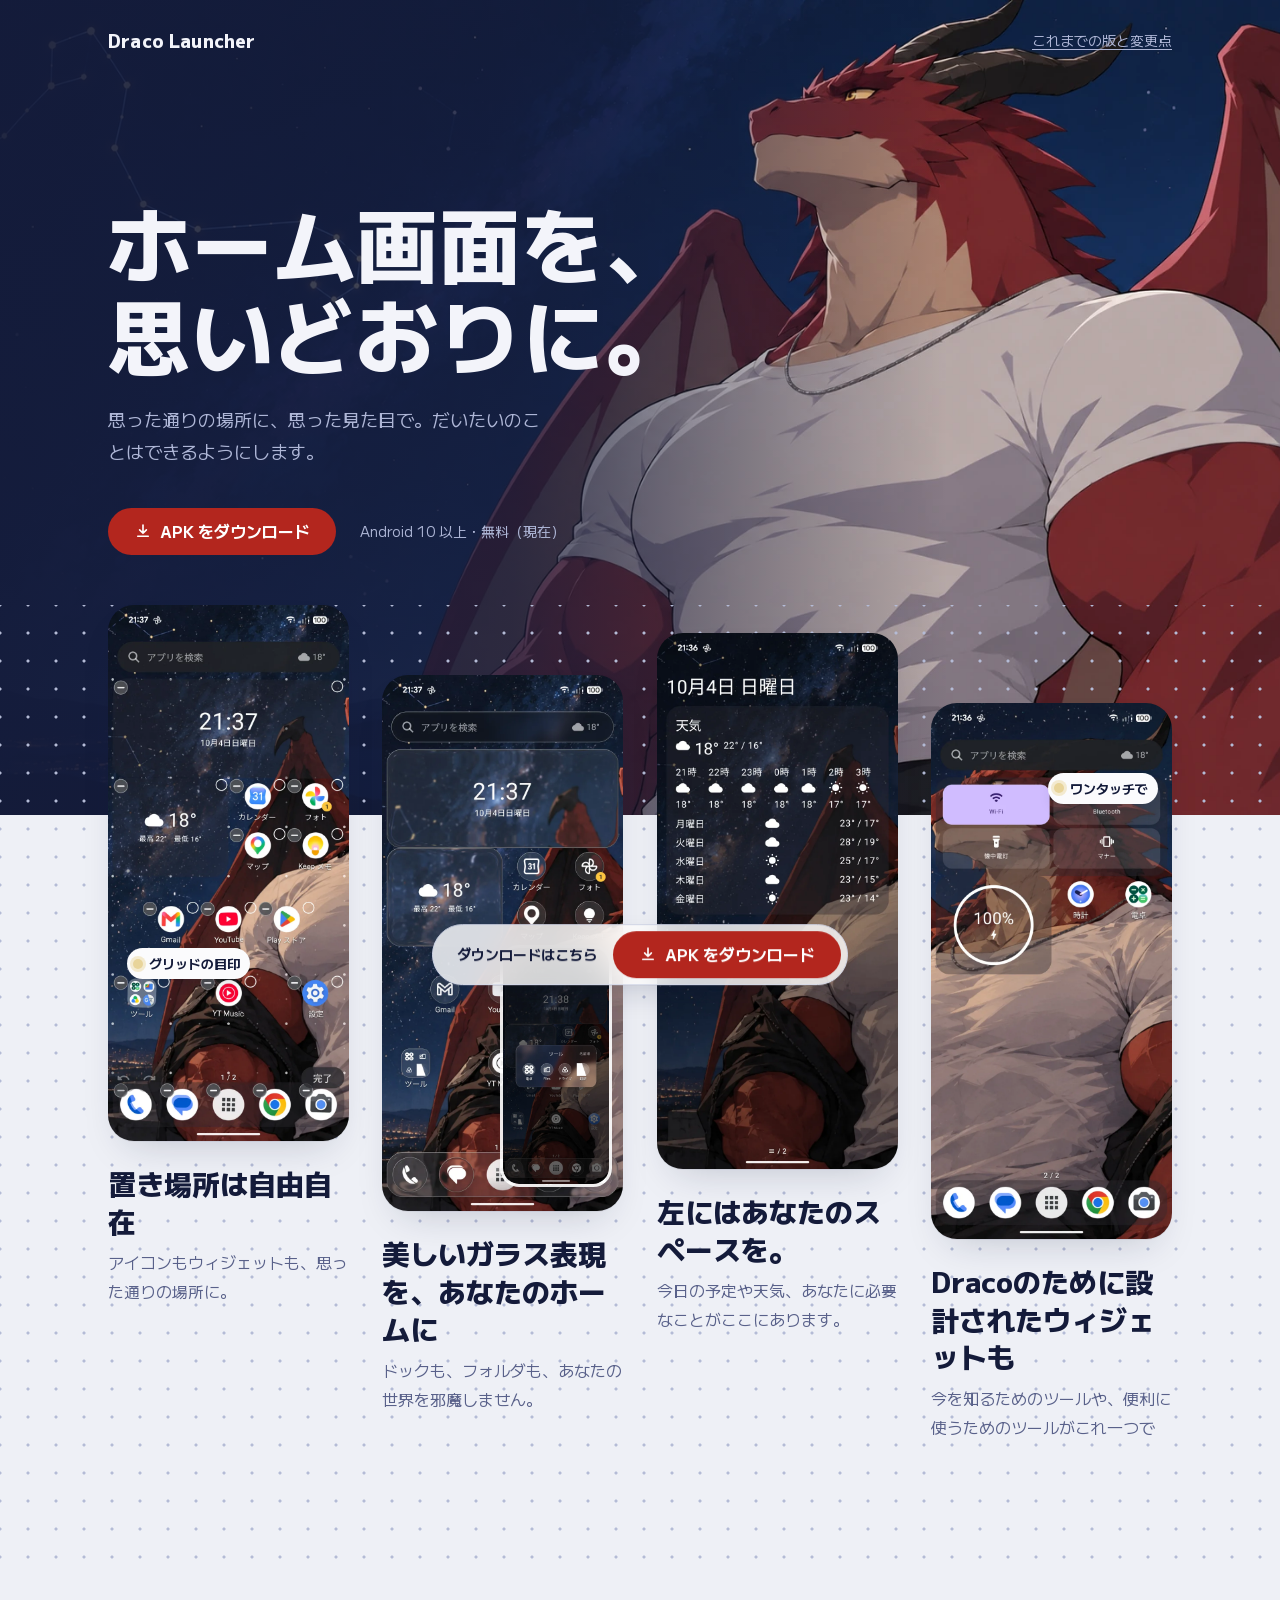
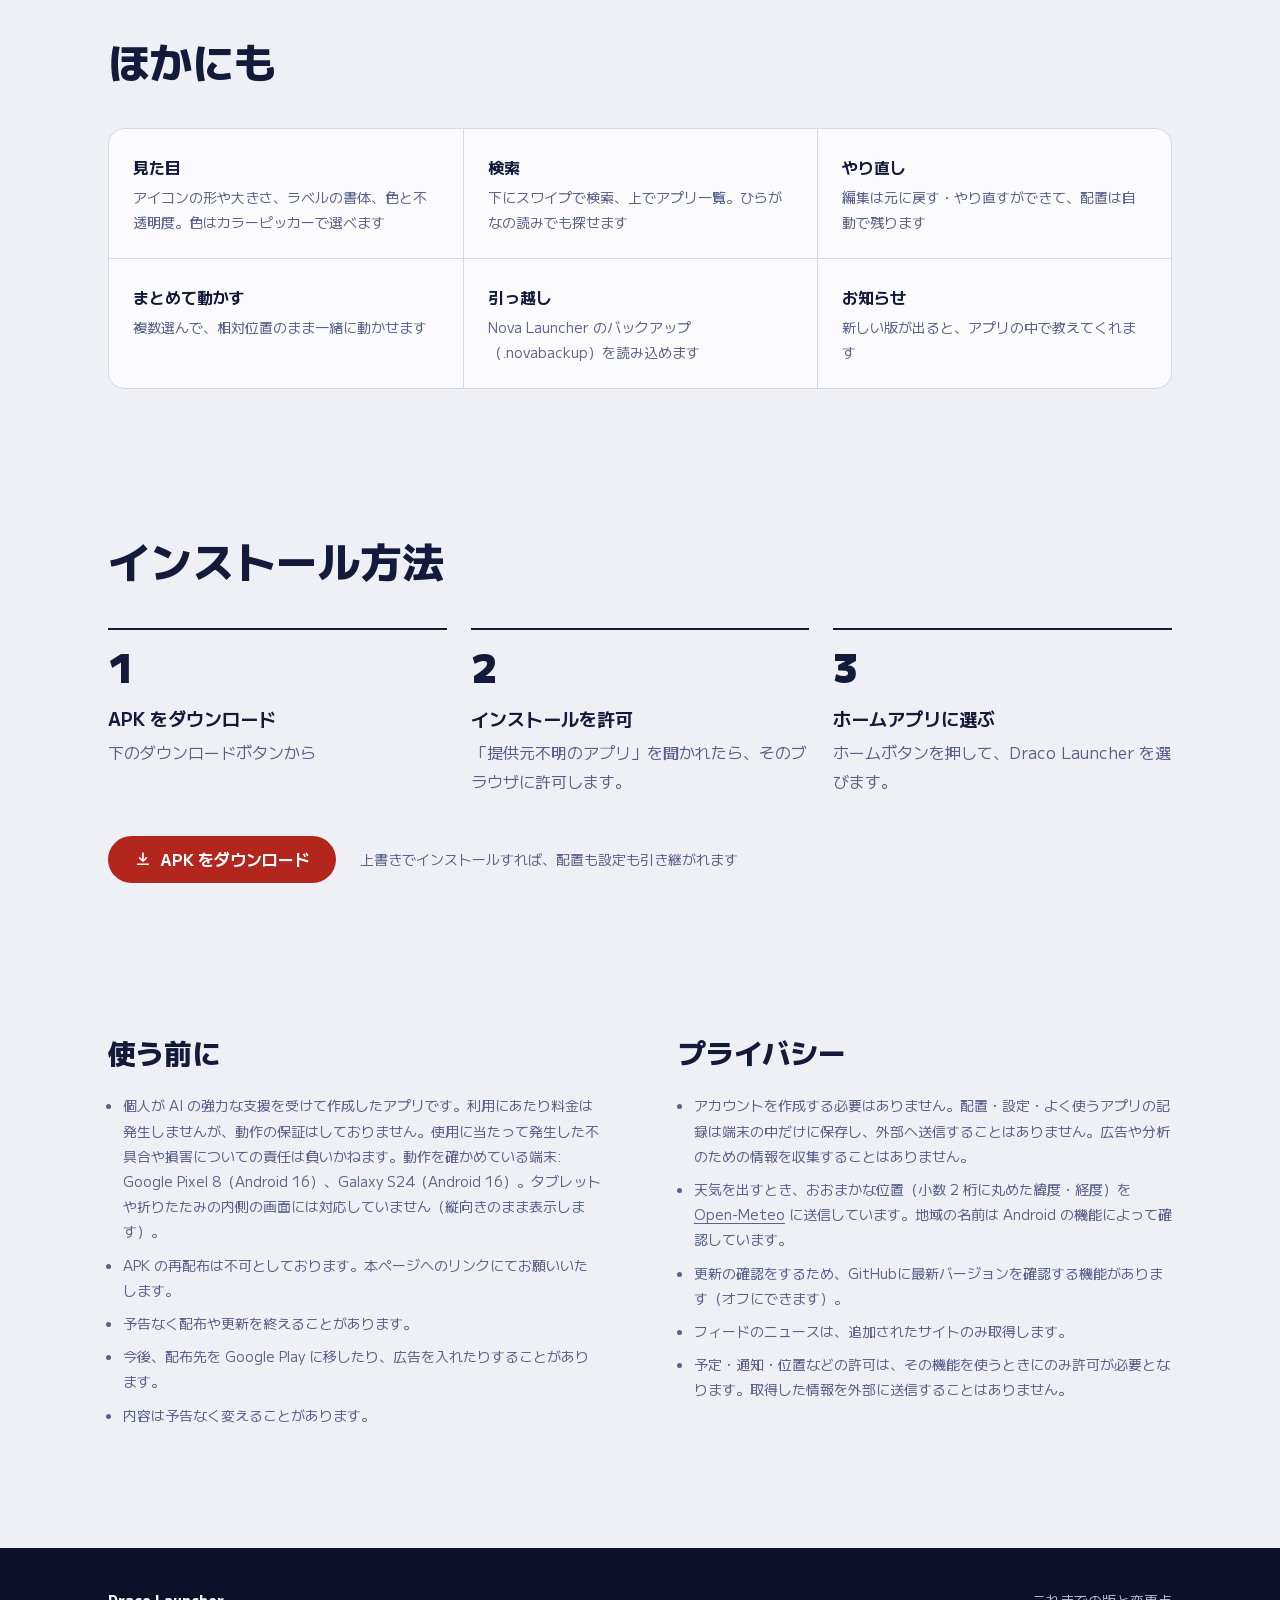
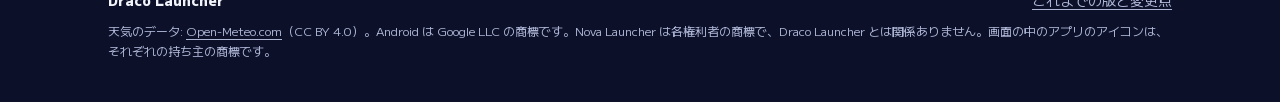
==== commit 05f0f251: "紹介のページ: タブレット・折りたたみの内側の画面は対象外と書く Co-Authored-By: Claude Opus 5.5 <noreply@anthropic.com>" ====
--- a/index.html
+++ b/index.html
@@ -285,7 +285,7 @@
     <section aria-labelledby="h-terms">
       <h2 id="h-terms">使う前に</h2>
       <ul>
-        <li>個人が AI の強力な支援を受けて作成したアプリです。利用にあたり料金は発生しませんが、動作の保証はしておりません。使用に当たって発生した不具合や損害についての責任は負いかねます。動作を確かめている端末: Google Pixel 8（Android 16）、Galaxy S24（Android 16）。</li>
+        <li>個人が AI の強力な支援を受けて作成したアプリです。利用にあたり料金は発生しませんが、動作の保証はしておりません。使用に当たって発生した不具合や損害についての責任は負いかねます。動作を確かめている端末: Google Pixel 8（Android 16）、Galaxy S24（Android 16）。タブレットや折りたたみの内側の画面には対応していません（縦向きのまま表示します）。</li>
         <li>APK の再配布は不可としております。本ページへのリンクにてお願いいたします。</li>
         <li>予告なく配布や更新を終えることがあります。</li>
         <li>今後、配布先を Google Play に移したり、広告を入れたりすることがあります。</li>
